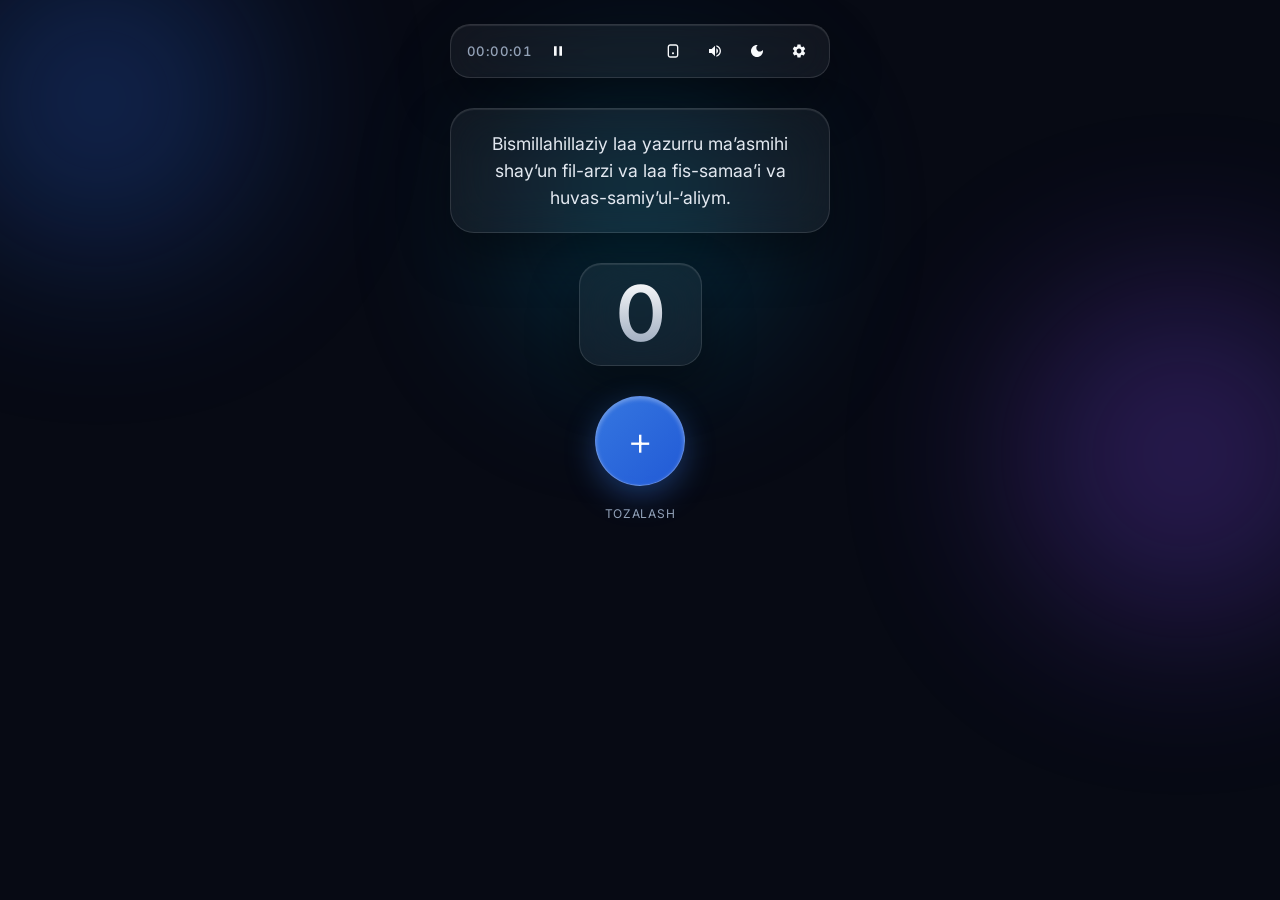
==== index.html @ 39d89ac0 "Add files via upload" ====
<!DOCTYPE html>
<html lang="uz" data-theme="dark">

<head>
    <meta charset="UTF-8">
    <meta name="viewport" content="width=device-width, initial-scale=1.0, maximum-scale=1.0, user-scalable=no">
    <title>iTasbeh</title>
    <!-- Brauzer tabidagi ikonka -->
    <link rel="icon" type="image/png" href="logo.png">

    <!-- iPhone / iOS ekraniga saqlaganda chiqadigan App Icon -->
    <link rel="apple-touch-icon" href="logo.png">

    <!-- Mobil brauzer tepasining rangini ikonka foniga moslash -->
    <meta name="theme-color" content="#1a2e6e">
    <link rel="preconnect" href="https://fonts.googleapis.com">
    <link rel="preconnect" href="https://fonts.gstatic.com" crossorigin>
    <link href="https://fonts.googleapis.com/css2?family=Inter:wght@300;400;500;600&display=swap" rel="stylesheet">

    <style>
        :root {
            --bg-color: #070a14;
            --text-color: #f8fafc;
            --card-text: #e2e8f0;

            /* Glass Matte Theme Variables (Dark) */
            --glass-bg: rgba(255, 255, 255, 0.05);
            --glass-border: rgba(255, 255, 255, 0.12);
            --glass-blur: blur(24px);
            --glass-shadow: 0 20px 50px rgba(0, 0, 0, 0.4), inset 0 1px 1px rgba(255, 255, 255, 0.1);

            --timer-color: #94a3b8;
            --btn-reset-color: #94a3b8;
            --counter-grad-1: #ffffff;
            --counter-grad-2: #94a3b8;

            --panel-bg: rgba(13, 18, 30, 0.75);
            --panel-border: rgba(255, 255, 255, 0.15);
            --input-bg: rgba(255, 255, 255, 0.06);
            --input-border: rgba(255, 255, 255, 0.12);
            --input-text: #ffffff;
        }

        [data-theme="light"] {
            --bg-color: #f1f5f9;
            --text-color: #0f172a;
            --card-text: #334155;

            /* Glass Matte Theme Variables (Light) */
            --glass-bg: rgba(255, 255, 255, 0.55);
            --glass-border: rgba(255, 255, 255, 0.7);
            --glass-blur: blur(24px);
            --glass-shadow: 0 20px 40px rgba(31, 38, 135, 0.08), inset 0 1px 1px rgba(255, 255, 255, 0.9);

            --timer-color: #64748b;
            --btn-reset-color: #64748b;
            --counter-grad-1: #0f172a;
            --counter-grad-2: #475569;

            --panel-bg: rgba(255, 255, 255, 0.75);
            --panel-border: rgba(255, 255, 255, 0.6);
            --input-bg: rgba(0, 0, 0, 0.04);
            --input-border: rgba(0, 0, 0, 0.08);
            --input-text: #0f172a;
        }

        * {
            box-sizing: border-box;
            margin: 0;
            padding: 0;
            font-family: 'Inter', sans-serif;
            -webkit-tap-highlight-color: transparent;
        }

        body {
            background-color: var(--bg-color);
            color: var(--text-color);
            width: 100vw;
            height: 100vh;
            height: -webkit-fill-available;
            display: flex;
            flex-direction: column;
            justify-content: space-between;
            align-items: center;
            padding: 24px 16px 20px 16px; /* Padding-top to'g'irlandi */
            overflow: hidden;
            position: relative;
            transition: background 0.4s ease;
        }

        /* 🌈 HARAKATLANUVCHI GRADIENT SHARLAR (BACKGROUND) */
        .bg-glow {
            position: absolute;
            border-radius: 50%;
            z-index: -1;
            filter: blur(90px);
            opacity: 0.28;
            pointer-events: none;
            will-change: transform;
        }

        .glow-1 {
            width: 320px;
            height: 320px;
            background: radial-gradient(circle, #3b82f6, #1d4ed8);
            top: -60px;
            left: -60px;
            animation: floatGlow1 14s ease-in-out infinite alternate;
        }

        .glow-2 {
            width: 350px;
            height: 350px;
            background: radial-gradient(circle, #8b5cf6, #6d28d9);
            bottom: -80px;
            right: -80px;
            animation: floatGlow2 16s ease-in-out infinite alternate;
        }

        .glow-3 {
            width: 250px;
            height: 250px;
            background: radial-gradient(circle, #06b6d4, #0284c7);
            top: 40%;
            left: 50%;
            transform: translate(-50%, -50%);
            animation: floatGlow3 18s ease-in-out infinite alternate;
        }

        @keyframes floatGlow1 {
            0% { transform: translate(0, 0) scale(1); }
            50% { transform: translate(60px, 40px) scale(1.1); }
            100% { transform: translate(-20px, 80px) scale(0.9); }
        }

        @keyframes floatGlow2 {
            0% { transform: translate(0, 0) scale(1); }
            50% { transform: translate(-50px, -60px) scale(1.15); }
            100% { transform: translate(30px, -30px) scale(0.95); }
        }

        @keyframes floatGlow3 {
            0% { transform: translate(-50%, -50%) scale(0.9); }
            50% { transform: translate(-30%, -40%) scale(1.2); }
            100% { transform: translate(-70%, -60%) scale(1); }
        }

        .confetti-container {
            position: absolute;
            top: 0;
            left: 0;
            width: 100%;
            height: 100%;
            pointer-events: none;
            overflow: hidden;
            z-index: 999;
        }

        .confetti {
            position: absolute;
            width: 6px;
            height: 6px;
            background-color: #60a5fa;
            animation: fall 1.4s ease-out forwards;
            border-radius: 50%;
            opacity: 0.8;
        }

        @keyframes fall {
            0% { transform: translateY(0) rotate(0deg) scale(1); opacity: 1; }
            100% { transform: translateY(200px) rotate(360deg) scale(0.2); opacity: 0; }
        }

        /* Yuqori boshqaruv paneli (Glass Matte) */
        .top-controls {
            width: 100%;
            max-width: 380px;
            display: flex;
            justify-content: space-between;
            align-items: center;
            background: var(--glass-bg);
            backdrop-filter: var(--glass-blur);
            -webkit-backdrop-filter: var(--glass-blur);
            border: 1px solid var(--glass-border);
            padding: 8px 12px;
            border-radius: 20px;
            box-shadow: var(--glass-shadow);
        }

        .timer-freeze-group {
            display: flex;
            align-items: center;
            gap: 8px;
            padding-left: 4px;
        }

        .timer {
            font-size: 0.82rem;
            font-weight: 500;
            color: var(--timer-color);
            font-variant-numeric: tabular-nums;
            letter-spacing: 0.03em;
        }

        .actions-group {
            display: flex;
            gap: 6px;
        }

        .icon-btn {
            background: transparent;
            border: 1px solid transparent;
            color: var(--text-color);
            width: 36px;
            height: 36px;
            border-radius: 12px;
            cursor: pointer;
            display: flex;
            align-items: center;
            justify-content: center;
            transition: all 0.25s cubic-bezier(0.4, 0, 0.2, 1);
        }

        .icon-btn svg {
            width: 16px;
            height: 16px;
            fill: currentColor;
        }

        .icon-btn:hover {
            background: var(--input-bg);
            border-color: var(--glass-border);
        }

        .icon-btn:active {
            transform: scale(0.92);
        }

        .icon-btn.active-freeze {
            background: rgba(239, 68, 68, 0.15);
            color: #ef4444;
            border-color: rgba(239, 68, 68, 0.3);
        }

        /* Asosiy kontent maydoni */
        .main-content {
            width: 100%;
            max-width: 380px;
            display: flex;
            flex-direction: column;
            align-items: center;
            text-align: center;
            margin: auto 0;
        }

        /* Duo karta - Glass Matte Container */
        .duo-card {
            width: 100%;
            margin: 30px;
            padding: 20px;
            background: var(--glass-bg);
            backdrop-filter: var(--glass-blur);
            -webkit-backdrop-filter: var(--glass-blur);
            border: 1px solid var(--glass-border);
            border-radius: 24px;
            box-shadow: var(--glass-shadow);
            min-height: 125px;
            display: flex;
            align-items: center;
            justify-content: center;
            position: relative;
        }

        .duo-text {
            font-size: 1.1rem;
            font-weight: 400;
            line-height: 1.55;
            color: var(--card-text);
            animation: fadeIn 0.3s ease;
            word-break: break-word;
        }

        /* Counter qismi - Glass Badge */
        .counter-wrapper {
            background: var(--glass-bg);
            backdrop-filter: var(--glass-blur);
            -webkit-backdrop-filter: var(--glass-blur);
            border: 1px solid var(--glass-border);
            padding: 12px 36px;
            border-radius: 22px;
            box-shadow: var(--glass-shadow);
            display: inline-flex;
            justify-content: center;
            align-items: center;
        }

        .counter-value {
            font-size: 4.8rem;
            font-weight: 600;
            line-height: 1;
            background: linear-gradient(180deg, var(--counter-grad-1) 0%, var(--counter-grad-2) 100%);
            -webkit-background-clip: text;
            -webkit-text-fill-color: transparent;
            user-select: none;
            letter-spacing: -1px;
            font-variant-numeric: tabular-nums;
        }

        /* Pastki boshqaruv paneli */
        .bottom-panel {
            width: 100%;
            max-width: 380px;
            display: flex;
            flex-direction: column;
            align-items: center;
            gap: 12px;
        }

        /* Premium Glass Plus Tugmasi */
        .btn-plus {
            width: 90px;
            height: 90px;
            border-radius: 50%;
            border: 1px solid rgba(255, 255, 255, 0.25);
            background: linear-gradient(135deg, rgba(59, 130, 246, 0.9) 0%, rgba(37, 99, 235, 0.9) 100%);
            backdrop-filter: var(--glass-blur);
            -webkit-backdrop-filter: var(--glass-blur);
            color: white;
            font-size: 2.5rem;
            font-weight: 300;
            cursor: pointer;
            display: flex;
            margin-top: 30px;
            justify-content: center;
            align-items: center;
            box-shadow: 0 10px 30px rgba(59, 130, 246, 0.35), inset 0 2px 4px rgba(255, 255, 255, 0.3);
            transition: transform 0.15s cubic-bezier(0.4, 0, 0.2, 1), box-shadow 0.2s ease;
            outline: none;
        }

        .btn-plus:active {
            transform: scale(0.92);
            box-shadow: 0 4px 15px rgba(59, 130, 246, 0.25);
        }

        .btn-reset {
            background: transparent;
            border: none;
            color: var(--btn-reset-color);
            font-size: 0.75rem;
            cursor: pointer;
            letter-spacing: 0.06em;
            text-transform: uppercase;
            padding: 8px 16px;
            border-radius: 10px;
            transition: all 0.2s ease;
        }

        .btn-reset:hover {
            color: #ef4444;
            background: rgba(239, 68, 68, 0.1);
        }

        /* GLASS MATTE MODAL OVERLAY (UMUMIY) */
        .modal-overlay {
            position: fixed;
            top: 0;
            left: 0;
            width: 100%;
            height: 100%;
            background: rgba(0, 0, 0, 0.45);
            backdrop-filter: blur(12px);
            -webkit-backdrop-filter: blur(12px);
            display: flex;
            justify-content: center;
            align-items: flex-end;
            z-index: 1000;
            opacity: 0;
            pointer-events: none;
            transition: opacity 0.3s cubic-bezier(0.16, 1, 0.3, 1);
        }

        .modal-overlay.active {
            opacity: 1;
            pointer-events: auto;
        }

        .modal-content {
            background: var(--panel-bg);
            backdrop-filter: blur(30px);
            -webkit-backdrop-filter: blur(30px);
            width: 100%;
            max-width: 400px;
            max-height: 82vh;
            border-radius: 28px 28px 0 0;
            padding: 22px;
            display: flex;
            flex-direction: column;
            gap: 16px;
            box-shadow: 0 -20px 50px rgba(0, 0, 0, 0.4), inset 0 1px 1px rgba(255, 255, 255, 0.2);
            border: 1px solid var(--panel-border);
            border-bottom: none;
            transform: translateY(100%);
            transition: transform 0.35s cubic-bezier(0.16, 1, 0.3, 1);
            overflow-y: auto;
        }

        .modal-overlay.active .modal-content {
            transform: translateY(0);
        }

        .modal-header {
            display: flex;
            justify-content: space-between;
            align-items: center;
        }

        .modal-header h3 {
            font-size: 0.95rem;
            font-weight: 600;
            letter-spacing: -0.01em;
        }

        .close-modal {
            background: var(--input-bg);
            border: 1px solid var(--glass-border);
            color: var(--text-color);
            width: 32px;
            height: 32px;
            border-radius: 50%;
            cursor: pointer;
            display: flex;
            align-items: center;
            justify-content: center;
            transition: background 0.2s;
        }

        .close-modal svg {
            width: 14px;
            height: 14px;
            fill: currentColor;
        }

        /* RESET CONFIRMATION MODAL (GLASS MATTE FLOATING) */
        .reset-modal-overlay {
            align-items: center; /* Markazga keltirildi (Floating Message / UI-UX) */
        }

        .reset-modal-content {
            align-self: center;
            margin: auto;
            border-radius: 28px;
            border: 1px solid var(--panel-border);
            text-align: center;
            padding: 24px;
            gap: 18px;
            width: 90%;
            max-width: 340px;
            transform: scale(0.9);
            box-shadow: 0 25px 60px rgba(0, 0, 0, 0.5), inset 0 1px 1px rgba(255, 255, 255, 0.25);
            transition: transform 0.3s cubic-bezier(0.16, 1, 0.3, 1);
        }

        .modal-overlay.active .reset-modal-content {
            transform: scale(1);
        }

        .reset-modal-title {
            font-size: 1.05rem;
            font-weight: 600;
        }

        .reset-modal-desc {
            font-size: 0.85rem;
            color: var(--timer-color);
            line-height: 1.4;
        }

        .reset-modal-actions {
            display: flex;
            gap: 10px;
            margin-top: 6px;
        }

        .btn-confirm-yes {
            flex: 1;
            background: linear-gradient(135deg, #ef4444 0%, #dc2626 100%);
            color: white;
            border: none;
            padding: 12px;
            border-radius: 14px;
            font-weight: 500;
            font-size: 0.85rem;
            cursor: pointer;
            box-shadow: 0 4px 15px rgba(239, 68, 68, 0.3);
            transition: transform 0.15s ease, opacity 0.2s;
        }

        .btn-confirm-no {
            flex: 1;
            background: var(--input-bg);
            border: 1px solid var(--input-border);
            color: var(--text-color);
            padding: 12px;
            border-radius: 14px;
            font-weight: 500;
            font-size: 0.85rem;
            cursor: pointer;
            transition: background 0.2s;
        }

        .btn-confirm-yes:active,
        .btn-confirm-no:active {
            transform: scale(0.95);
        }

        /* ADMIN SECTION */
        .admin-section {
            text-align: left;
            display: flex;
            flex-direction: column;
            gap: 6px;
        }

        .admin-section label {
            font-size: 0.75rem;
            color: var(--timer-color);
            font-weight: 500;
        }

        .admin-section textarea,
        .admin-section input[type="text"],
        .admin-section input[type="range"] {
            width: 100%;
            background: var(--input-bg);
            border: 1px solid var(--input-border);
            color: var(--input-text);
            padding: 10px;
            border-radius: 12px;
            font-size: 0.85rem;
            outline: none;
            resize: none;
            transition: border-color 0.2s;
        }

        .admin-section textarea:focus {
            border-color: rgba(59, 130, 246, 0.5);
        }

        .admin-section textarea {
            height: 65px;
        }

        .btn-primary {
            background: linear-gradient(135deg, #3b82f6 0%, #2563eb 100%);
            color: white;
            border: none;
            padding: 10px;
            border-radius: 12px;
            cursor: pointer;
            font-weight: 500;
            width: 100%;
            font-size: 0.82rem;
            box-shadow: 0 4px 15px rgba(59, 130, 246, 0.25);
            transition: opacity 0.2s;
        }

        .btn-primary:active {
            opacity: 0.9;
        }

        .duo-list-admin {
            max-height: 180px;
            overflow-y: auto;
            display: flex;
            flex-direction: column;
            gap: 8px;
        }

        .duo-item-admin {
            display: flex;
            flex-direction: column;
            background: var(--input-bg);
            border: 1px solid var(--input-border);
            padding: 10px;
            border-radius: 12px;
            font-size: 0.78rem;
            gap: 8px;
        }

        .duo-item-top {
            display: flex;
            justify-content: space-between;
            align-items: center;
            gap: 8px;
        }

        .duo-item-top span {
            overflow: hidden;
            text-overflow: ellipsis;
            white-space: nowrap;
            color: var(--text-color);
            font-weight: 500;
        }

        .duo-edit-area {
            display: none;
            flex-direction: column;
            gap: 6px;
        }

        .duo-edit-area textarea {
            width: 100%;
            background: var(--bg-color);
            border: 1px solid var(--input-border);
            color: var(--input-text);
            padding: 8px;
            border-radius: 8px;
            font-size: 0.78rem;
            resize: none;
            height: 50px;
            outline: none;
        }

        .duo-item-actions {
            display: flex;
            gap: 6px;
        }

        .btn-action {
            border: none;
            padding: 5px 10px;
            border-radius: 6px;
            cursor: pointer;
            font-size: 0.72rem;
            font-weight: 500;
            display: inline-flex;
            align-items: center;
            gap: 4px;
            transition: transform 0.1s;
        }

        .btn-action svg {
            width: 12px;
            height: 12px;
            fill: currentColor;
        }

        .btn-action:active {
            transform: scale(0.95);
        }

        .btn-edit {
            background: rgba(59, 130, 246, 0.12);
            color: #3b82f6;
        }

        .btn-save {
            background: #10b981;
            color: white;
        }

        .btn-cancel {
            background: var(--glass-bg);
            color: var(--timer-color);
            border: 1px solid var(--glass-border);
        }

        .btn-delete {
            background: rgba(239, 68, 68, 0.12);
            color: #ef4444;
        }

        @keyframes fadeIn {
            from { opacity: 0; transform: translateY(3px); }
            to { opacity: 1; transform: translateY(0); }
        }
    </style>
</head>

<body>

    <!-- 🌈 HARAKATLANUVCHI GRADIENT SHARLAR -->
    <div class="bg-glow glow-1"></div>
    <div class="bg-glow glow-2"></div>
    <div class="bg-glow glow-3"></div>

    <div class="confetti-container" id="confettiContainer"></div>

    <!-- Yuqori panel -->
    <div class="top-controls">
        <div class="timer-freeze-group">
            <div class="timer" id="timerDisplay">00:00:00</div>
            <button class="icon-btn" id="freezeToggleBtn" title="Pauza / Freeze">
                <svg viewBox="0 0 24 24">
                    <path d="M6 19h4V5H6v14zm8-14v14h4V5h-4z" />
                </svg>
            </button>
        </div>
        <div class="actions-group">
            <button class="icon-btn" id="vibroToggleBtn" title="Tebranishni yoqish/o'chirish">
                <svg viewBox="0 0 24 24">
                    <path
                        d="M16 4.01C17.1 4.01 18 4.9 18 6v12c0 1.1-.9 1.99-2 1.99H8c-1.1 0-2-.89-2-1.99V6c0-1.1.9-1.99 2-1.99h8zM16 2H8C5.79 2 4 3.79 4 6v12c0 2.21 1.79 4 4 4h8c2.21 0 4-1.79 4-4V6c0-2.21-1.79-4-4-4zm-4 15c-.83 0-1.5-.67-1.5-1.5s.67-1.5 1.5-1.5 1.5.67 1.5 1.5-.67 1.5-1.5 1.5z" />
                </svg>
            </button>
            <button class="icon-btn" id="soundToggleBtn" title="Ovozni yoqish/o'chirish">
                <svg viewBox="0 0 24 24">
                    <path
                        d="M3 9v6h4l5 5V4L7 9H3zm13.5 3c0-1.77-1.02-3.29-2.5-4.03v8.05c1.48-.73 2.5-2.25 2.5-4.02zM14 3.23v2.06c2.89.86 5 3.54 5 6.71s-2.11 5.85-5 6.71v2.06c4.01-.91 7-4.49 7-8.77s-2.99-7.86-7-8.77z" />
                </svg>
            </button>
            <button class="icon-btn" id="themeToggleBtn" title="Rejimni o'zgartirish">
                <svg viewBox="0 0 24 24">
                    <path
                        d="M12 7c-2.76 0-5 2.24-5 5s2.24 5 5 5 5-2.24 5-5-2.24-5-5-5zM2 13h2c.55 0 1-.45 1-1s-.45-1-1-1H2c-.55 0-1 .45-1 1s.45 1 1 1zm18 0h2c.55 0 1-.45 1-1s-.45-1-1-1h-2c-.55 0-1 .45-1 1s.45 1 1 1zM11 2v2c0 .55.45 1 1 1s1-.45 1-1V2c0-.55-.45-1-1-1s-1 .45-1 1zm0 18v2c0 .55.45 1 1 1s1-.45 1-1v-2c0-.55-.45-1-1-1s-1 .45-1 1zM5.99 4.58c-.39-.39-1.03-.39-1.41 0-.39.39-.39 1.03 0 1.41l1.06 1.06c.39.39 1.03.39 1.41 0s.39-1.03 0-1.41L5.99 4.58zm12.37 12.37c-.39-.39-1.03-.39-1.41 0-.39.39-.39 1.03 0 1.41l1.06 1.06c.39.39 1.03.39 1.41 0 .39-.39.39-1.03 0-1.41l-1.06-1.06zm1.06-10.96c.39-.39.39-1.03 0-1.41-.39-.39-1.03-.39-1.41 0l-1.06 1.06c-.39.39-.39 1.03 0 1.41s1.03.39 1.41 0l1.06-1.06zM7.05 18.36c.39-.39.39-1.03 0-1.41-.39-.39-.39-1.03-1.41 0l-1.06 1.06c-.39.39-.39 1.03 0 1.41s1.03.39 1.41 0l1.06-1.06z" />
                </svg>
            </button>
            <button class="icon-btn" id="adminOpenBtn" title="Admin panel">
                <svg viewBox="0 0 24 24">
                    <path
                        d="M19.14 12.94c.04-.3.06-.61.06-.94 0-.32-.02-.64-.07-.94l2.03-1.58c.18-.14.23-.41.12-.61l-1.92-3.32c-.12-.22-.37-.29-.59-.22l-2.39.96c-.5-.38-1.03-.7-1.62-.94l-.36-2.54c-.04-.24-.24-.41-.48-.41h-3.84c-.24 0-.43.17-.47.41l-.36 2.54c-.59.24-1.13.57-1.62.94l-2.39-.96c-.22-.08-.47 0-.59.22L2.74 8.87c-.12.21-.08.47.12.61l2.03 1.58c-.05.3-.09.63-.09.94s.02.64.07.94l-2.03 1.58c-.18.14-.23.41-.12.61l1.92 3.32c.12.22.37.29.59.22l2.39-.96c.5.38 1.03.7 1.62.94l.36 2.54c.05.24.24.41.48.41h3.84c.24 0 .44-.17.47-.41l.36-2.54c.59-.24 1.13-.56 1.62-.94l2.39.96c.22.08.47 0 .59-.22l1.92-3.32c.12-.22.07-.47-.12-.61l-2.01-1.58zM12 15.6c-1.98 0-3.6-1.62-3.6-3.6s1.62-3.6 3.6-3.6 3.6 1.62 3.6 3.6-1.62 3.6-3.6 3.6z" />
                </svg>
            </button>
        </div>
    </div>

    <!-- Asosiy Kontent -->
    <div class="main-content">
        <div class="duo-card">
            <p class="duo-text" id="duoDisplay">Yuklanmoqda...</p>
        </div>
        <div class="counter-wrapper">
            <div class="counter-value" id="counterDisplay">0</div>
        </div>
    </div>

    <div class="bottom-panel">
        <button class="btn-plus" id="plusBtn" aria-label="Qo'shish">+</button>
        <button class="btn-reset" id="resetBtn">Tozalash</button>
    </div>

    <!-- RESET CONFIRMATION MODAL (GLASS MATTE FLOATING) -->
    <div class="modal-overlay reset-modal-overlay" id="resetConfirmModal">
        <div class="modal-content reset-modal-content">
            <div class="reset-modal-title">Tozalashni tasdiqlang</div>
            <div class="reset-modal-desc">Rostan ham hisob va vaqtni boshqatdan nollashtirmoqchimisiz?</div>
            <div class="reset-modal-actions">
                <button class="btn-confirm-no" id="resetCancelBtn">Yo'q</button>
                <button class="btn-confirm-yes" id="resetConfirmBtn">Ha, tozalansin</button>
            </div>
        </div>
    </div>

    <!-- ADMIN PANEL MODAL -->
    <div class="modal-overlay" id="adminModal">
        <div class="modal-content">
            <div class="modal-header">
                <h3>Sozlamalar</h3>
                <button class="close-modal" id="adminCloseBtn">
                    <svg viewBox="0 0 24 24">
                        <path
                            d="M19 6.41L17.59 5 12 10.59 6.41 5 5 6.41 10.59 12 5 17.59 6.41 19 12 13.41 17.59 19 19 17.59 13.41 12z" />
                    </svg>
                </button>
            </div>

            <div class="admin-section">
                <label for="fontSizeRange">Shrift kattaligi: <span id="fontSizeVal">1.10</span>rem</label>
                <input type="range" id="fontSizeRange" min="0.9" max="1.5" step="0.05" value="1.10">
            </div>

            <div class="admin-section">
                <label for="newDuoInput">Yangi duo qo'shish:</label>
                <textarea id="newDuoInput" placeholder="Duoni shu yerga yozing..."></textarea>
                <button class="btn-primary" id="addDuoBtn">Qo'shish</button>
            </div>

            <div class="admin-section">
                <label>Duolar ro'yxati (<span id="duoCountLabel">0</span> ta):</label>
                <div class="duo-list-admin" id="duoListAdmin"></div>
            </div>
        </div>
    </div>

    <script>
        const storage = {
            getItem(key) {
                try { return localStorage.getItem(key); } catch (e) { return null; }
            },
            setItem(key, value) {
                try { localStorage.setItem(key, value); } catch (e) { }
            }
        };

        let duolar = JSON.parse(storage.getItem('duo_list')) || [
            "Ya Fattahu, Iftah li abwaba rahmatik",
            "Allohuma ahrimniy lazzata masiyatak varzuqniy lazzata toatak",
            "Bismillahillaziy laa yazurru ma’asmihi shay’un fil-arzi va laa fis-samaa’i va huvas-samiy’ul-‘aliym."
        ];

        const counterDisplay = document.getElementById('counterDisplay');
        const timerDisplay = document.getElementById('timerDisplay');
        const duoDisplay = document.getElementById('duoDisplay');
        const plusBtn = document.getElementById('plusBtn');
        const resetBtn = document.getElementById('resetBtn');
        const confettiContainer = document.getElementById('confettiContainer');

        const adminModal = document.getElementById('adminModal');
        const adminOpenBtn = document.getElementById('adminOpenBtn');
        const adminCloseBtn = document.getElementById('adminCloseBtn');

        const resetConfirmModal = document.getElementById('resetConfirmModal');
        const resetConfirmBtn = document.getElementById('resetConfirmBtn');
        const resetCancelBtn = document.getElementById('resetCancelBtn');

        const themeToggleBtn = document.getElementById('themeToggleBtn');
        const soundToggleBtn = document.getElementById('soundToggleBtn');
        const freezeToggleBtn = document.getElementById('freezeToggleBtn');
        const vibroToggleBtn = document.getElementById('vibroToggleBtn');

        const fontSizeRange = document.getElementById('fontSizeRange');
        const fontSizeVal = document.getElementById('fontSizeVal');
        const newDuoInput = document.getElementById('newDuoInput');
        const addDuoBtn = document.getElementById('addDuoBtn');
        const duoListAdmin = document.getElementById('duoListAdmin');
        const duoCountLabel = document.getElementById('duoCountLabel');

        let count = parseInt(storage.getItem('duo_count')) || 0;
        let totalSeconds = parseInt(storage.getItem('duo_seconds')) || 0;
        let soundEnabled = storage.getItem('duo_sound') !== 'false';
        let isFrozen = storage.getItem('duo_frozen') === 'true';
        let vibroEnabled = storage.getItem('duo_vibro') !== 'false';

        updateVibroUI();
        updateSoundUI();

        function updateVibroUI() {
            vibroToggleBtn.style.opacity = vibroEnabled ? '1' : '0.4';
            vibroToggleBtn.title = vibroEnabled ? "Tebranish yoni (O'chirish)" : "Tebranish o'chiq (Yoqish)";
        }

        function updateSoundUI() {
            soundToggleBtn.style.opacity = soundEnabled ? '1' : '0.4';
            soundToggleBtn.title = soundEnabled ? "Ovoz yoni (O'chirish)" : "Ovoz o'chiq (Yoqish)";
        }

        function updateFreezeUI() {
            if (isFrozen) {
                freezeToggleBtn.innerHTML = '<svg viewBox="0 0 24 24"><path d="M8 5v14l11-7z"/></svg>';
                freezeToggleBtn.classList.add('active-freeze');
                freezeToggleBtn.title = "Davom etish (Unfreeze)";
            } else {
                freezeToggleBtn.innerHTML = '<svg viewBox="0 0 24 24"><path d="M6 19h4V5H6v14zm8-14v14h4V5h-4z"/></svg>';
                freezeToggleBtn.classList.remove('active-freeze');
                freezeToggleBtn.title = "Pauza (Freeze)";
            }
        }
        updateFreezeUI();

        let audioCtx = null;
        function playClickSound() {
            if (!soundEnabled) return;
            try {
                if (!audioCtx) {
                    audioCtx = new (window.AudioContext || window.webkitAudioContext)();
                }
                if (audioCtx.state === 'suspended') {
                    audioCtx.resume();
                }
                let osc = audioCtx.createOscillator();
                let gain = audioCtx.createGain();

                osc.type = 'sine';
                osc.frequency.setValueAtTime(500, audioCtx.currentTime);
                osc.frequency.exponentialRampToValueAtTime(150, audioCtx.currentTime + 0.03);

                gain.gain.setValueAtTime(0.08, audioCtx.currentTime);
                gain.gain.exponentialRampToValueAtTime(0.01, audioCtx.currentTime + 0.03);

                osc.connect(gain);
                gain.connect(audioCtx.destination);

                osc.start();
                osc.stop(audioCtx.currentTime + 0.03);
            } catch (e) { }
        }

        function triggerVibration() {
            if (vibroEnabled && navigator.vibrate) {
                try { navigator.vibrate(35); } catch (e) { }
            }
        }

        let usedDuos = JSON.parse(storage.getItem('duo_used_list')) || [];

        function getNextNonRepeatingDuo() {
            if (duolar.length === 0) return "Duolar mavjud emas.";

            if (usedDuos.length >= duolar.length) {
                usedDuos = [];
            }

            let availableDuos = duolar.filter((_, idx) => !usedDuos.includes(idx));
            if (availableDuos.length === 0) {
                usedDuos = [];
                availableDuos = [...duolar];
            }

            let randomSubIndex = Math.floor(Math.random() * availableDuos.length);
            let selectedDuoText = availableDuos[randomSubIndex];
            let originalIndex = duolar.indexOf(selectedDuoText);

            usedDuos.push(originalIndex);
            storage.setItem('duo_used_list', JSON.stringify(usedDuos));

            return selectedDuoText;
        }

        let currentDuo = storage.getItem('current_duo');
        currentDuo = getNextNonRepeatingDuo();
        storage.setItem('current_duo', currentDuo);

        let savedFontSize = storage.getItem('duo_font_size') || '1.10';
        duoDisplay.style.fontSize = savedFontSize + 'rem';
        fontSizeRange.value = savedFontSize;
        fontSizeVal.textContent = savedFontSize;

        let savedTheme = storage.getItem('duo_theme') || 'dark';
        document.documentElement.setAttribute('data-theme', savedTheme);
        themeToggleBtn.innerHTML = savedTheme === 'dark'
            ? '<svg viewBox="0 0 24 24"><path d="M12 3c-4.97 0-9 4.03-9 9s4.03 9 9 9 9-4.03 9-9c0-.46-.04-.92-.1-1.36-.98 1.37-2.58 2.26-4.4 2.26-3.03 0-5.5-2.47-5.5-5.5 0-1.82.89-3.42 2.26-4.4-.44-.06-.9-.1-1.36-.1z"/></svg>'
            : '<svg viewBox="0 0 24 24"><path d="M12 7c-2.76 0-5 2.24-5 5s2.24 5 5 5 5-2.24 5-5-2.24-5-5-5zM2 13h2c.55 0 1-.45 1-1s-.45-1-1-1H2c-.55 0-1 .45-1 1s.45 1 1 1zm18 0h2c.55 0 1-.45 1-1s-.45-1-1-1h-2c-.55 0-1 .45-1 1s.45 1 1 1zM11 2v2c0 .55.45 1 1 1s1-.45 1-1V2c0-.55-.45-1-1-1s-1 .45-1 1zm0 18v2c0 .55.45 1 1 1s1-.45 1-1v-2c0-.55-.45-1-1-1s-1 .45-1 1z"/></svg>';

        counterDisplay.textContent = count;
        duoDisplay.textContent = currentDuo;

        updateTimerDisplay();
        startTimer();

        function updateTimerDisplay() {
            const hours = String(Math.floor(totalSeconds / 3600)).padStart(2, '0');
            const minutes = String(Math.floor((totalSeconds % 3600) / 60)).padStart(2, '0');
            const seconds = String(totalSeconds % 60).padStart(2, '0');
            timerDisplay.textContent = `${hours}:${minutes}:${seconds}`;
        }

        function startTimer() {
            setInterval(() => {
                if (!isFrozen) {
                    totalSeconds++;
                    storage.setItem('duo_seconds', totalSeconds);
                    updateTimerDisplay();
                }
            }, 1000);
        }

        function triggerSurprise() {
            for (let i = 0; i < 18; i++) {
                let confetti = document.createElement('div');
                confetti.className = 'confetti';
                confetti.style.left = Math.random() * 100 + '%';
                confetti.style.top = Math.random() * 30 + '%';
                confettiContainer.appendChild(confetti);

                setTimeout(() => confetti.remove(), 1400);
            }
        }

        function checkMilestoneCross(prev, current) {
            let prevMilestone = Math.floor(prev / 100);
            let currentMilestone = Math.floor(current / 100);
            return currentMilestone > prevMilestone;
        }

        function addCount(amount) {
            if (isFrozen) return;

            playClickSound();
            triggerVibration();

            let prevCount = count;
            count += amount;

            counterDisplay.textContent = count;
            storage.setItem('duo_count', count);

            if (checkMilestoneCross(prevCount, count)) {
                triggerSurprise();
                currentDuo = getNextNonRepeatingDuo();
                storage.setItem('current_duo', currentDuo);

                duoDisplay.style.animation = 'none';
                duoDisplay.offsetHeight;
                duoDisplay.style.animation = 'fadeIn 0.3s ease';
                duoDisplay.textContent = currentDuo;
            }
        }

        plusBtn.addEventListener('click', () => {
            addCount(1);
        });

        window.addEventListener('keydown', (e) => {
            if (e.code === 'Space' && document.activeElement.tagName !== 'TEXTAREA' && document.activeElement.tagName !== 'INPUT') {
                e.preventDefault();
                addCount(1);
            }
        });

        freezeToggleBtn.addEventListener('click', () => {
            isFrozen = !isFrozen;
            storage.setItem('duo_frozen', isFrozen);
            updateFreezeUI();
        });

        /* Glass Matte Floating Reset Confirm Modali */
        resetBtn.addEventListener('click', () => {
            resetConfirmModal.classList.add('active');
        });

        resetCancelBtn.addEventListener('click', () => {
            resetConfirmModal.classList.remove('active');
        });

        resetConfirmBtn.addEventListener('click', () => {
            count = 0;
            totalSeconds = 0;
            isFrozen = false;
            usedDuos = [];
            currentDuo = getNextNonRepeatingDuo();

            storage.setItem('duo_count', count);
            storage.setItem('duo_seconds', totalSeconds);
            storage.setItem('duo_frozen', isFrozen);
            storage.setItem('duo_used_list', JSON.stringify(usedDuos));
            storage.setItem('current_duo', currentDuo);

            counterDisplay.textContent = count;
            timerDisplay.textContent = "00:00:00";
            duoDisplay.textContent = currentDuo;
            updateFreezeUI();

            resetConfirmModal.classList.remove('active');
        });

        soundToggleBtn.addEventListener('click', () => {
            soundEnabled = !soundEnabled;
            storage.setItem('duo_sound', soundEnabled);
            updateSoundUI();
        });

        vibroToggleBtn.addEventListener('click', () => {
            vibroEnabled = !vibroEnabled;
            storage.setItem('duo_vibro', vibroEnabled);
            updateVibroUI();
            if (vibroEnabled) triggerVibration();
        });

        adminOpenBtn.addEventListener('click', () => {
            renderAdminDuoList();
            adminModal.classList.add('active');
        });

        adminCloseBtn.addEventListener('click', () => {
            adminModal.classList.remove('active');
        });

        [adminModal, resetConfirmModal].forEach(modal => {
            modal.addEventListener('click', (e) => {
                if (e.target === modal) modal.classList.remove('active');
            });
        });

        themeToggleBtn.addEventListener('click', () => {
            let currentTheme = document.documentElement.getAttribute('data-theme');
            let newTheme = currentTheme === 'dark' ? 'light' : 'dark';
            document.documentElement.setAttribute('data-theme', newTheme);
            storage.setItem('duo_theme', newTheme);
            themeToggleBtn.innerHTML = newTheme === 'dark'
                ? '<svg viewBox="0 0 24 24"><path d="M12 3c-4.97 0-9 4.03-9 9s4.03 9 9 9 9-4.03 9-9c0-.46-.04-.92-.1-1.36-.98 1.37-2.58 2.26-4.4 2.26-3.03 0-5.5-2.47-5.5-5.5 0-1.82.89-3.42 2.26-4.4-.44-.06-.9-.1-1.36-.1z"/></svg>'
                : '<svg viewBox="0 0 24 24"><path d="M12 7c-2.76 0-5 2.24-5 5s2.24 5 5 5 5-2.24 5-5-2.24-5-5-5zM2 13h2c.55 0 1-.45 1-1s-.45-1-1-1H2c-.55 0-1 .45-1 1s.45 1 1 1zm18 0h2c.55 0 1-.45 1-1s-.45-1-1-1h-2c-.55 0-1 .45-1 1s.45 1 1 1zM11 2v2c0 .55.45 1 1 1s1-.45 1-1V2c0-.55-.45-1-1-1s-1 .45-1 1zm0 18v2c0 .55.45 1 1 1s1-.45 1-1v-2c0-.55-.45-1-1-1s-1 .45-1 1z"/></svg>';
        });

        fontSizeRange.addEventListener('input', (e) => {
            let val = e.target.value;
            fontSizeVal.textContent = val;
            duoDisplay.style.fontSize = val + 'rem';
            storage.setItem('duo_font_size', val);
        });

        addDuoBtn.addEventListener('click', () => {
            let text = newDuoInput.value.trim();
            if (text) {
                duolar.push(text);
                storage.setItem('duo_list', JSON.stringify(duolar));
                newDuoInput.value = '';
                renderAdminDuoList();
            }
        });

        function renderAdminDuoList() {
            duoListAdmin.innerHTML = '';
            duoCountLabel.textContent = duolar.length;
            if (duolar.length === 0) {
                duoListAdmin.innerHTML = '<span style="color:var(--timer-color); font-size:0.75rem; text-align:center; padding:5px;">Ro\'yxat bo\'sh</span>';
                return;
            }
            duolar.forEach((duo, index) => {
                let item = document.createElement('div');
                item.className = 'duo-item-admin';
                item.innerHTML = `
                    <div class="duo-item-top" id="view-mode-${index}">
                        <span>${index + 1}. ${duo}</span>
                        <div class="duo-item-actions">
                            <button class="btn-action btn-edit" onclick="toggleEdit(${index}, true)">
                                <svg viewBox="0 0 24 24"><path d="M3 17.25V21h3.75L17.81 9.94l-3.75-3.75L3 17.25zM20.71 7.04c.39-.39.39-1.02 0-1.41l-2.34-2.34c-.39-.39-1.02-.39-1.41 0l-1.83 1.83 3.75 3.75 1.83-1.83z"/></svg>
                                Tahrir
                            </button>
                            <button class="btn-action btn-delete" onclick="deleteDuo(${index})">
                                <svg viewBox="0 0 24 24"><path d="M6 19c0 1.1.9 2 2 2h8c1.1 0 2-.9 2-2V7H6v12zM19 4h-3.5l-1-1h-5l-1 1H5v2h14V4z"/></svg>
                                O'chirish
                            </button>
                        </div>
                    </div>
                    <div class="duo-edit-area" id="edit-mode-${index}">
                        <textarea id="edit-input-${index}">${duo}</textarea>
                        <div class="duo-item-actions">
                            <button class="btn-action btn-save" onclick="saveDvur(${index})">
                                <svg viewBox="0 0 24 24"><path d="M9 16.17L4.83 12l-1.42 1.41L9 19 21 7l-1.41-1.41z"/></svg>
                                Tasdiqlash
                            </button>
                            <button class="btn-action btn-cancel" onclick="toggleEdit(${index}, false)">
                                <svg viewBox="0 0 24 24"><path d="M19 6.41L17.59 5 12 10.59 6.41 5 5 6.41 10.59 12 5 17.59 6.41 19 12 13.41 17.59 19 19 17.59 13.41 12z"/></svg>
                                Bekor
                            </button>
                        </div>
                    </div>
                `;
                duoListAdmin.appendChild(item);
            });
        }

        window.toggleEdit = function (index, isEditing) {
            document.getElementById(`view-mode-${index}`).style.display = isEditing ? 'none' : 'flex';
            document.getElementById(`edit-mode-${index}`).style.display = isEditing ? 'flex' : 'none';
        }

        window.saveDvur = function (index) {
            let textarea = document.getElementById(`edit-input-${index}`);
            let updatedText = textarea.value.trim();
            if (!updatedText) {
                alert("Duo matni bo'sh bo'lishi mumkin emas!");
                return;
            }

            let oldText = duolar[index];
            duolar[index] = updatedText;
            storage.setItem('duo_list', JSON.stringify(duolar));

            if (currentDuo === oldText) {
                currentDuo = updatedText;
                storage.setItem('current_duo', currentDuo);
                duoDisplay.textContent = currentDuo;
            }

            renderAdminDuoList();
        }

        window.deleteDuo = function (index) {
            if (duolar.length <= 1) {
                alert("Eng kamida bitta duo qolishi kerak!");
                return;
            }
            let deletedDuo = duolar[index];
            duolar.splice(index, 1);
            storage.setItem('duo_list', JSON.stringify(duolar));

            usedDuos = [];
            storage.setItem('duo_used_list', JSON.stringify(usedDuos));

            if (currentDuo === deletedDuo) {
                currentDuo = getNextNonRepeatingDuo();
                storage.setItem('current_duo', currentDuo);
                duoDisplay.textContent = currentDuo;
            }
            renderAdminDuoList();
        }
    </script>
</body>

</html>
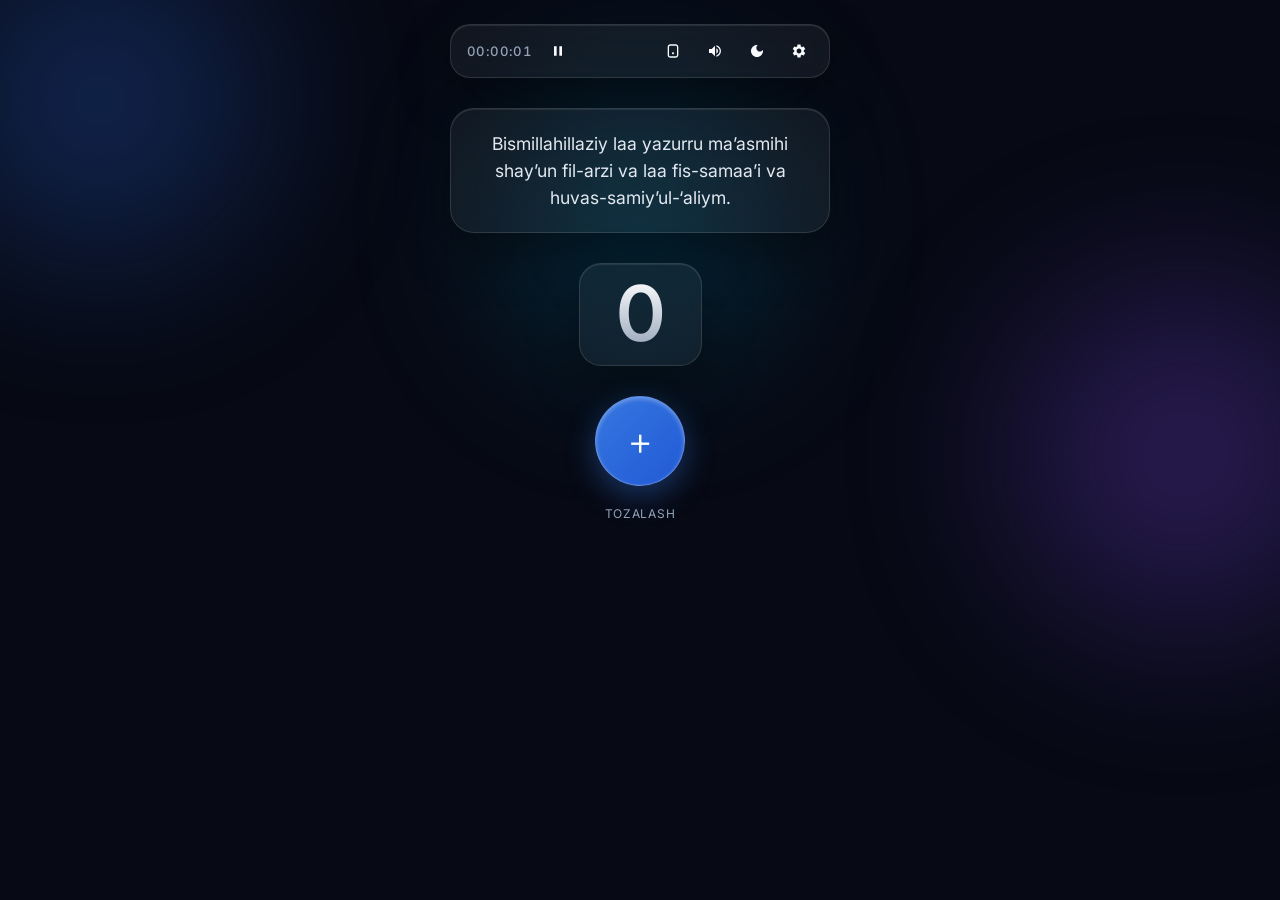
==== commit dbb152f7: "Add files via upload" ====
--- a/index.html
+++ b/index.html
@@ -7,6 +7,7 @@
     <title>iTasbeh</title>
     <!-- Brauzer tabidagi ikonka -->
     <link rel="icon" type="image/png" href="logo.png">
+    <link rel="manifest" href="manifest.json">
 
     <!-- iPhone / iOS ekraniga saqlaganda chiqadigan App Icon -->
     <link rel="apple-touch-icon" href="logo.png">
@@ -82,7 +83,8 @@
             flex-direction: column;
             justify-content: space-between;
             align-items: center;
-            padding: 24px 16px 20px 16px; /* Padding-top to'g'irlandi */
+            padding: 24px 16px 20px 16px;
+            /* Padding-top to'g'irlandi */
             overflow: hidden;
             position: relative;
             transition: background 0.4s ease;
@@ -128,21 +130,45 @@
         }
 
         @keyframes floatGlow1 {
-            0% { transform: translate(0, 0) scale(1); }
-            50% { transform: translate(60px, 40px) scale(1.1); }
-            100% { transform: translate(-20px, 80px) scale(0.9); }
+            0% {
+                transform: translate(0, 0) scale(1);
+            }
+
+            50% {
+                transform: translate(60px, 40px) scale(1.1);
+            }
+
+            100% {
+                transform: translate(-20px, 80px) scale(0.9);
+            }
         }
 
         @keyframes floatGlow2 {
-            0% { transform: translate(0, 0) scale(1); }
-            50% { transform: translate(-50px, -60px) scale(1.15); }
-            100% { transform: translate(30px, -30px) scale(0.95); }
+            0% {
+                transform: translate(0, 0) scale(1);
+            }
+
+            50% {
+                transform: translate(-50px, -60px) scale(1.15);
+            }
+
+            100% {
+                transform: translate(30px, -30px) scale(0.95);
+            }
         }
 
         @keyframes floatGlow3 {
-            0% { transform: translate(-50%, -50%) scale(0.9); }
-            50% { transform: translate(-30%, -40%) scale(1.2); }
-            100% { transform: translate(-70%, -60%) scale(1); }
+            0% {
+                transform: translate(-50%, -50%) scale(0.9);
+            }
+
+            50% {
+                transform: translate(-30%, -40%) scale(1.2);
+            }
+
+            100% {
+                transform: translate(-70%, -60%) scale(1);
+            }
         }
 
         .confetti-container {
@@ -167,8 +193,15 @@
         }
 
         @keyframes fall {
-            0% { transform: translateY(0) rotate(0deg) scale(1); opacity: 1; }
-            100% { transform: translateY(200px) rotate(360deg) scale(0.2); opacity: 0; }
+            0% {
+                transform: translateY(0) rotate(0deg) scale(1);
+                opacity: 1;
+            }
+
+            100% {
+                transform: translateY(200px) rotate(360deg) scale(0.2);
+                opacity: 0;
+            }
         }
 
         /* Yuqori boshqaruv paneli (Glass Matte) */
@@ -443,7 +476,8 @@
 
         /* RESET CONFIRMATION MODAL (GLASS MATTE FLOATING) */
         .reset-modal-overlay {
-            align-items: center; /* Markazga keltirildi (Floating Message / UI-UX) */
+            align-items: center;
+            /* Markazga keltirildi (Floating Message / UI-UX) */
         }
 
         .reset-modal-content {
@@ -672,8 +706,15 @@
         }
 
         @keyframes fadeIn {
-            from { opacity: 0; transform: translateY(3px); }
-            to { opacity: 1; transform: translateY(0); }
+            from {
+                opacity: 0;
+                transform: translateY(3px);
+            }
+
+            to {
+                opacity: 1;
+                transform: translateY(0);
+            }
         }
     </style>
 </head>
@@ -1186,6 +1227,17 @@
             }
             renderAdminDuoList();
         }
+
+    </script>
+
+    <script>
+        if ('serviceWorker' in navigator) {
+            window.addEventListener('load', () => {
+                navigator.serviceWorker.register('./sw.js')
+                    .then(reg => console.log('Service Worker ro\'yxatdan o\'tdi:', reg))
+                    .catch(err => console.log('Service Worker xatosi:', err));
+            });
+        }
     </script>
 </body>
 
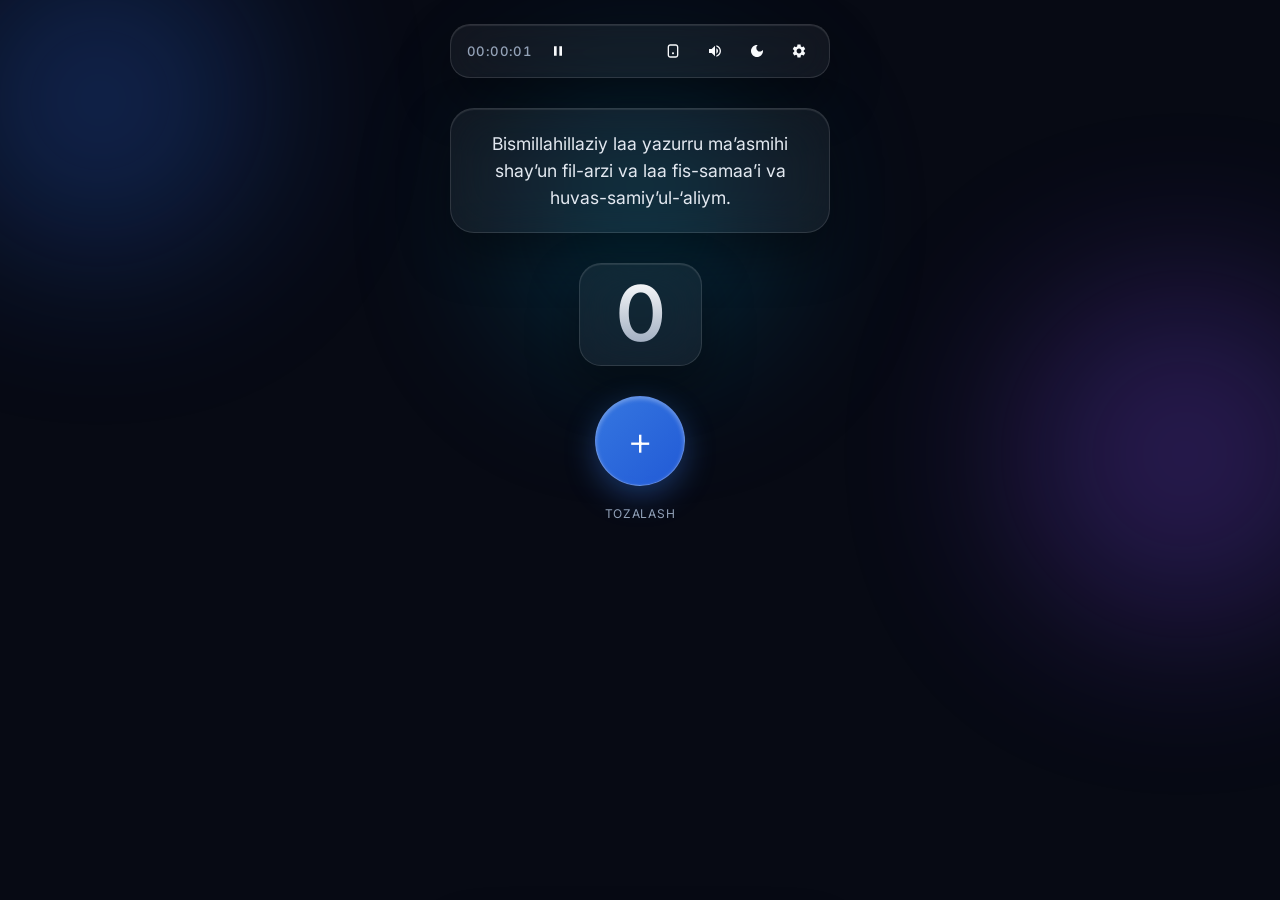
==== commit f49b72d9: "Add files via upload" ====
--- a/index.html
+++ b/index.html
@@ -715,6 +715,125 @@
                 opacity: 1;
                 transform: translateY(0);
             }
+        }
+
+        /* 🔮 GLASS MATTE FLOATING INSTALL BANNER UI/UX */
+        .pwa-glass-banner {
+            position: fixed;
+            bottom: -220px;
+            /* Boshida yashirin turadi */
+            left: 0;
+            width: 100%;
+            display: flex;
+            justify-content: center;
+            padding: 0 16px;
+            z-index: 2000;
+            pointer-events: none;
+            transition: transform 0.45s cubic-bezier(0.16, 1, 0.3, 1), opacity 0.4s ease;
+            opacity: 0;
+        }
+
+        .pwa-glass-banner.show {
+            transform: translateY(-24px);
+            /* Silliq suzib chiqadi */
+            opacity: 1;
+            pointer-events: auto;
+        }
+
+        .pwa-glass-card {
+            width: 100%;
+            max-width: 380px;
+            background: var(--panel-bg);
+            backdrop-filter: var(--glass-blur);
+            -webkit-backdrop-filter: var(--glass-blur);
+            border: 1px solid var(--panel-border);
+            border-radius: 26px;
+            padding: 16px;
+            box-shadow: 0 20px 45px rgba(0, 0, 0, 0.45), inset 0 1px 1px rgba(255, 255, 255, 0.2);
+            display: flex;
+            flex-direction: column;
+            gap: 12px;
+        }
+
+        .pwa-glass-header {
+            display: flex;
+            align-items: center;
+            gap: 12px;
+        }
+
+        .pwa-app-icon {
+            width: 44px;
+            height: 44px;
+            border-radius: 14px;
+            object-fit: cover;
+            box-shadow: 0 6px 15px rgba(0, 0, 0, 0.25);
+            border: 1px solid var(--glass-border);
+        }
+
+        .pwa-app-info {
+            display: flex;
+            flex-direction: column;
+            text-align: left;
+        }
+
+        .pwa-app-title {
+            font-size: 0.95rem;
+            font-weight: 600;
+            color: var(--text-color);
+            letter-spacing: -0.01em;
+        }
+
+        .pwa-app-sub {
+            font-size: 0.72rem;
+            color: #3b82f6;
+            font-weight: 500;
+            margin-top: 1px;
+        }
+
+        .pwa-glass-desc {
+            font-size: 0.8rem;
+            color: var(--timer-color);
+            line-height: 1.4;
+            text-align: left;
+            margin: 0 2px;
+        }
+
+        .pwa-glass-actions {
+            display: flex;
+            gap: 10px;
+            margin-top: 2px;
+        }
+
+        .pwa-btn-install {
+            flex: 1;
+            background: linear-gradient(135deg, #3b82f6 0%, #2563eb 100%);
+            color: white;
+            border: none;
+            padding: 11px;
+            border-radius: 14px;
+            font-weight: 600;
+            font-size: 0.82rem;
+            cursor: pointer;
+            box-shadow: 0 6px 18px rgba(59, 130, 246, 0.35), inset 0 1px 1px rgba(255, 255, 255, 0.3);
+            transition: transform 0.15s ease, opacity 0.2s;
+        }
+
+        .pwa-btn-cancel {
+            flex: 0.8;
+            background: var(--input-bg);
+            border: 1px solid var(--input-border);
+            color: var(--text-color);
+            padding: 11px;
+            border-radius: 14px;
+            font-weight: 500;
+            font-size: 0.82rem;
+            cursor: pointer;
+            transition: background 0.2s;
+        }
+
+        .pwa-btn-install:active,
+        .pwa-btn-cancel:active {
+            transform: scale(0.95);
         }
     </style>
 </head>
@@ -765,7 +884,25 @@
             </button>
         </div>
     </div>
-
+    <!-- PREMIUM GLASS MATTE FLOATING INSTALL BANNER -->
+    <div id="pwaInstallBanner" class="pwa-glass-banner">
+        <div class="pwa-glass-card">
+            <div class="pwa-glass-header">
+                <img src="logo.png" alt="iTasbeh Logo" class="pwa-app-icon">
+                <div class="pwa-app-info">
+                    <span class="pwa-app-title">iTasbeh App</span>
+                    <span class="pwa-app-sub">Offlayn rejimda tekor ishlaydi</span>
+                </div>
+            </div>
+            <p class="pwa-glass-desc">
+                Ilovani qurilmangizga o'rnatib, internet bo'lmaganda ham silliq ishlating.
+            </p>
+            <div class="pwa-glass-actions">
+                <button id="pwaDismissBtn" class="pwa-btn-cancel">Keyinroq</button>
+                <button id="pwaInstallBtn" class="pwa-btn-install">Yuklab olish</button>
+            </div>
+        </div>
+    </div>
     <!-- Asosiy Kontent -->
     <div class="main-content">
         <div class="duo-card">
@@ -1228,6 +1365,72 @@
             renderAdminDuoList();
         }
 
+        // ==========================================
+        // 🚀 PWA SERVICE WORKER & SMART INSTALL BANNER
+        // ==========================================
+
+        const pwaBanner = document.getElementById('pwaInstallBanner');
+        const pwaInstallBtn = document.getElementById('pwaInstallBtn');
+        const pwaDismissBtn = document.getElementById('pwaDismissBtn');
+        let deferredPrompt = null;
+
+        // 1. Ilova allaqachon o'rnatilganini tekshirish
+        const isStandalone = window.matchMedia('(display-mode: standalone)').matches
+            || window.navigator.standalone
+            || document.referrer.includes('android-app://');
+
+        // 2. Bekor qilinganini tekshirish
+        const isDismissed = storage.getItem('pwa_banner_dismissed') === 'true';
+
+        // Bannerni ko'rsatish funksiyasi
+        function showInstallBanner() {
+            if (!isStandalone && !isDismissed && pwaBanner) {
+                setTimeout(() => {
+                    pwaBanner.classList.add('show');
+                }, 1000);
+            }
+        }
+
+        // Android/Chrome uchun install hodisasi
+        window.addEventListener('beforeinstallprompt', (e) => {
+            e.preventDefault();
+            deferredPrompt = e;
+            showInstallBanner();
+        });
+
+        // Agar hodisa kechiksa ham bannerni majburiy chiqarish (Har qanday holatda ko'rinishi uchun)
+        if (document.readyState === 'complete') {
+            showInstallBanner();
+        } else {
+            window.addEventListener('load', showInstallBanner);
+        }
+
+        // "Yuklab olish" tugmasi
+        if (pwaInstallBtn) {
+            pwaInstallBtn.addEventListener('click', async () => {
+                if (deferredPrompt) {
+                    pwaBanner.classList.remove('show');
+                    deferredPrompt.prompt();
+                    const { outcome } = await deferredPrompt.userChoice;
+                    if (outcome === 'accepted') {
+                        storage.setItem('pwa_banner_dismissed', 'true');
+                    }
+                    deferredPrompt = null;
+                } else {
+                    // iOS yoki tayyor hodisa bo'lmaganda yo'riqnoma
+                    alert("Ilovani o'rnatish uchun:\n1. Brauzer menyusini (Ulashish/Share) bosing.\n2. 'Ekranga qo'shish' (Add to Home Screen) tugmasini tanlang.");
+                    pwaBanner.classList.remove('show');
+                }
+            });
+        }
+
+        // "Keyinroq" tugmasi
+        if (pwaDismissBtn) {
+            pwaDismissBtn.addEventListener('click', () => {
+                pwaBanner.classList.remove('show');
+                storage.setItem('pwa_banner_dismissed', 'true');
+            });
+        }
     </script>
 
     <script>
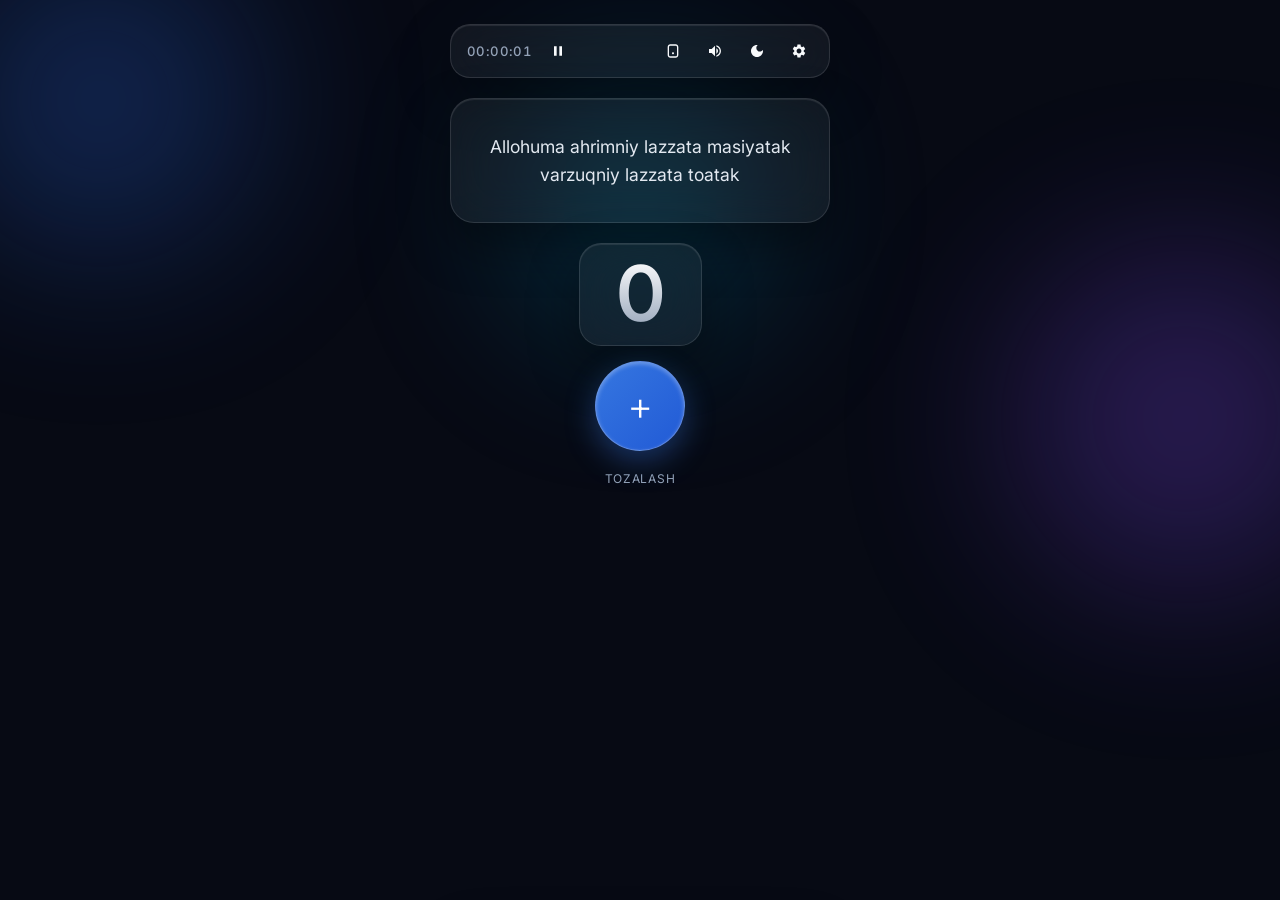
==== commit 488730b3: "Rename gemini-code-1787536784504.html to index.html" ====
--- a/index.html
+++ b/index.html
@@ -71,6 +71,13 @@
             padding: 0;
             font-family: 'Inter', sans-serif;
             -webkit-tap-highlight-color: transparent;
+            user-select: none;
+            -webkit-user-select: none;
+        }
+
+        input, textarea {
+            user-select: text;
+            -webkit-user-select: text;
         }
 
         body {
@@ -84,7 +91,6 @@
             justify-content: space-between;
             align-items: center;
             padding: 24px 16px 20px 16px;
-            /* Padding-top to'g'irlandi */
             overflow: hidden;
             position: relative;
             transition: background 0.4s ease;
@@ -130,45 +136,21 @@
         }
 
         @keyframes floatGlow1 {
-            0% {
-                transform: translate(0, 0) scale(1);
-            }
-
-            50% {
-                transform: translate(60px, 40px) scale(1.1);
-            }
-
-            100% {
-                transform: translate(-20px, 80px) scale(0.9);
-            }
+            0% { transform: translate(0, 0) scale(1); }
+            50% { transform: translate(60px, 40px) scale(1.1); }
+            100% { transform: translate(-20px, 80px) scale(0.9); }
         }
 
         @keyframes floatGlow2 {
-            0% {
-                transform: translate(0, 0) scale(1);
-            }
-
-            50% {
-                transform: translate(-50px, -60px) scale(1.15);
-            }
-
-            100% {
-                transform: translate(30px, -30px) scale(0.95);
-            }
+            0% { transform: translate(0, 0) scale(1); }
+            50% { transform: translate(-50px, -60px) scale(1.15); }
+            100% { transform: translate(30px, -30px) scale(0.95); }
         }
 
         @keyframes floatGlow3 {
-            0% {
-                transform: translate(-50%, -50%) scale(0.9);
-            }
-
-            50% {
-                transform: translate(-30%, -40%) scale(1.2);
-            }
-
-            100% {
-                transform: translate(-70%, -60%) scale(1);
-            }
+            0% { transform: translate(-50%, -50%) scale(0.9); }
+            50% { transform: translate(-30%, -40%) scale(1.2); }
+            100% { transform: translate(-70%, -60%) scale(1); }
         }
 
         .confetti-container {
@@ -193,18 +175,11 @@
         }
 
         @keyframes fall {
-            0% {
-                transform: translateY(0) rotate(0deg) scale(1);
-                opacity: 1;
-            }
-
-            100% {
-                transform: translateY(200px) rotate(360deg) scale(0.2);
-                opacity: 0;
-            }
-        }
-
-        /* Yuqori boshqaruv paneli (Glass Matte) */
+            0% { transform: translateY(0) rotate(0deg) scale(1); opacity: 1; }
+            100% { transform: translateY(200px) rotate(360deg) scale(0.2); opacity: 0; }
+        }
+
+        /* Yuqori boshqaruv paneli */
         .top-controls {
             width: 100%;
             max-width: 380px;
@@ -275,7 +250,7 @@
             border-color: rgba(239, 68, 68, 0.3);
         }
 
-        /* Asosiy kontent maydoni */
+        /* Asosiy kontent */
         .main-content {
             width: 100%;
             max-width: 380px;
@@ -286,10 +261,9 @@
             margin: auto 0;
         }
 
-        /* Duo karta - Glass Matte Container */
         .duo-card {
             width: 100%;
-            margin: 30px;
+            margin: 20px 0;
             padding: 20px;
             background: var(--glass-bg);
             backdrop-filter: var(--glass-blur);
@@ -311,9 +285,10 @@
             color: var(--card-text);
             animation: fadeIn 0.3s ease;
             word-break: break-word;
-        }
-
-        /* Counter qismi - Glass Badge */
+            user-select: text;
+            -webkit-user-select: text;
+        }
+
         .counter-wrapper {
             background: var(--glass-bg);
             backdrop-filter: var(--glass-blur);
@@ -334,12 +309,10 @@
             background: linear-gradient(180deg, var(--counter-grad-1) 0%, var(--counter-grad-2) 100%);
             -webkit-background-clip: text;
             -webkit-text-fill-color: transparent;
-            user-select: none;
             letter-spacing: -1px;
             font-variant-numeric: tabular-nums;
         }
 
-        /* Pastki boshqaruv paneli */
         .bottom-panel {
             width: 100%;
             max-width: 380px;
@@ -349,7 +322,6 @@
             gap: 12px;
         }
 
-        /* Premium Glass Plus Tugmasi */
         .btn-plus {
             width: 90px;
             height: 90px;
@@ -363,7 +335,7 @@
             font-weight: 300;
             cursor: pointer;
             display: flex;
-            margin-top: 30px;
+            margin-top: 15px;
             justify-content: center;
             align-items: center;
             box-shadow: 0 10px 30px rgba(59, 130, 246, 0.35), inset 0 2px 4px rgba(255, 255, 255, 0.3);
@@ -394,7 +366,7 @@
             background: rgba(239, 68, 68, 0.1);
         }
 
-        /* GLASS MATTE MODAL OVERLAY (UMUMIY) */
+        /* MODAL OVERLAY */
         .modal-overlay {
             position: fixed;
             top: 0;
@@ -474,10 +446,8 @@
             fill: currentColor;
         }
 
-        /* RESET CONFIRMATION MODAL (GLASS MATTE FLOATING) */
         .reset-modal-overlay {
             align-items: center;
-            /* Markazga keltirildi (Floating Message / UI-UX) */
         }
 
         .reset-modal-content {
@@ -548,7 +518,6 @@
             transform: scale(0.95);
         }
 
-        /* ADMIN SECTION */
         .admin-section {
             text-align: left;
             display: flex;
@@ -717,11 +686,10 @@
             }
         }
 
-        /* 🔮 GLASS MATTE FLOATING INSTALL BANNER UI/UX */
+        /* PWA BANNER */
         .pwa-glass-banner {
             position: fixed;
             bottom: -220px;
-            /* Boshida yashirin turadi */
             left: 0;
             width: 100%;
             display: flex;
@@ -735,7 +703,6 @@
 
         .pwa-glass-banner.show {
             transform: translateY(-24px);
-            /* Silliq suzib chiqadi */
             opacity: 1;
             pointer-events: auto;
         }
@@ -840,7 +807,6 @@
 
 <body>
 
-    <!-- 🌈 HARAKATLANUVCHI GRADIENT SHARLAR -->
     <div class="bg-glow glow-1"></div>
     <div class="bg-glow glow-2"></div>
     <div class="bg-glow glow-3"></div>
@@ -884,7 +850,8 @@
             </button>
         </div>
     </div>
-    <!-- PREMIUM GLASS MATTE FLOATING INSTALL BANNER -->
+
+    <!-- PWA INSTALL BANNER -->
     <div id="pwaInstallBanner" class="pwa-glass-banner">
         <div class="pwa-glass-card">
             <div class="pwa-glass-header">
@@ -903,6 +870,7 @@
             </div>
         </div>
     </div>
+
     <!-- Asosiy Kontent -->
     <div class="main-content">
         <div class="duo-card">
@@ -918,7 +886,7 @@
         <button class="btn-reset" id="resetBtn">Tozalash</button>
     </div>
 
-    <!-- RESET CONFIRMATION MODAL (GLASS MATTE FLOATING) -->
+    <!-- RESET MODAL -->
     <div class="modal-overlay reset-modal-overlay" id="resetConfirmModal">
         <div class="modal-content reset-modal-content">
             <div class="reset-modal-title">Tozalashni tasdiqlang</div>
@@ -1009,6 +977,7 @@
         let soundEnabled = storage.getItem('duo_sound') !== 'false';
         let isFrozen = storage.getItem('duo_frozen') === 'true';
         let vibroEnabled = storage.getItem('duo_vibro') !== 'false';
+        let timerInterval = null;
 
         updateVibroUI();
         updateSoundUI();
@@ -1096,8 +1065,10 @@
         }
 
         let currentDuo = storage.getItem('current_duo');
-        currentDuo = getNextNonRepeatingDuo();
-        storage.setItem('current_duo', currentDuo);
+        if (!currentDuo || !duolar.includes(currentDuo)) {
+            currentDuo = getNextNonRepeatingDuo();
+            storage.setItem('current_duo', currentDuo);
+        }
 
         let savedFontSize = storage.getItem('duo_font_size') || '1.10';
         duoDisplay.style.fontSize = savedFontSize + 'rem';
@@ -1124,7 +1095,8 @@
         }
 
         function startTimer() {
-            setInterval(() => {
+            if (timerInterval) clearInterval(timerInterval);
+            timerInterval = setInterval(() => {
                 if (!isFrozen) {
                     totalSeconds++;
                     storage.setItem('duo_seconds', totalSeconds);
@@ -1192,7 +1164,6 @@
             updateFreezeUI();
         });
 
-        /* Glass Matte Floating Reset Confirm Modali */
         resetBtn.addEventListener('click', () => {
             resetConfirmModal.classList.add('active');
         });
@@ -1257,7 +1228,7 @@
             storage.setItem('duo_theme', newTheme);
             themeToggleBtn.innerHTML = newTheme === 'dark'
                 ? '<svg viewBox="0 0 24 24"><path d="M12 3c-4.97 0-9 4.03-9 9s4.03 9 9 9 9-4.03 9-9c0-.46-.04-.92-.1-1.36-.98 1.37-2.58 2.26-4.4 2.26-3.03 0-5.5-2.47-5.5-5.5 0-1.82.89-3.42 2.26-4.4-.44-.06-.9-.1-1.36-.1z"/></svg>'
-                : '<svg viewBox="0 0 24 24"><path d="M12 7c-2.76 0-5 2.24-5 5s2.24 5 5 5 5-2.24 5-5-2.24-5-5-5zM2 13h2c.55 0 1-.45 1-1s-.45-1-1-1H2c-.55 0-1 .45-1 1s.45 1 1 1zm18 0h2c.55 0 1-.45 1-1s-.45-1-1-1h-2c-.55 0-1 .45-1 1s.45 1 1 1zM11 2v2c0 .55.45 1 1 1s1-.45 1-1V2c0-.55-.45-1-1-1s-1 .45-1 1zm0 18v2c0 .55.45 1 1 1s1-.45 1-1v-2c0-.55-.45-1-1-1s-1 .45-1 1z"/></svg>';
+                : '<svg viewBox="0 0 24 24"><path d="M12 7c-2.76 0-5 2.24-5 5s2.24 5 5 5 5-2.24 5-5-2.24-5-5-2.24-5-5-5zM2 13h2c.55 0 1-.45 1-1s-.45-1-1-1H2c-.55 0-1 .45-1 1s.45 1 1 1zm18 0h2c.55 0 1-.45 1-1s-.45-1-1-1h-2c-.55 0-1 .45-1 1s.45 1 1 1zM11 2v2c0 .55.45 1 1 1s1-.45 1-1V2c0-.55-.45-1-1-1s-1 .45-1 1zm0 18v2c0 .55.45 1 1 1s1-.45 1-1v-2c0-.55-.45-1-1-1s-1 .45-1 1z"/></svg>';
         });
 
         fontSizeRange.addEventListener('input', (e) => {
@@ -1304,12 +1275,12 @@
                     <div class="duo-edit-area" id="edit-mode-${index}">
                         <textarea id="edit-input-${index}">${duo}</textarea>
                         <div class="duo-item-actions">
-                            <button class="btn-action btn-save" onclick="saveDvur(${index})">
+                            <button class="btn-action btn-save" onclick="saveDuo(${index})">
                                 <svg viewBox="0 0 24 24"><path d="M9 16.17L4.83 12l-1.42 1.41L9 19 21 7l-1.41-1.41z"/></svg>
                                 Tasdiqlash
                             </button>
                             <button class="btn-action btn-cancel" onclick="toggleEdit(${index}, false)">
-                                <svg viewBox="0 0 24 24"><path d="M19 6.41L17.59 5 12 10.59 6.41 5 5 6.41 10.59 12 5 17.59 6.41 19 12 13.41 17.59 19 19 17.59 13.41 12z"/></svg>
+                                <svg viewBox="0 0 24 24"><path d="M19 6.41L17.59 5 12 10.59 6.41 5 5 6.41 10.59 12 5 17.59 6.41 19 12 13.41 17.59 13.41 12z"/></svg>
                                 Bekor
                             </button>
                         </div>
@@ -1324,7 +1295,7 @@
             document.getElementById(`edit-mode-${index}`).style.display = isEditing ? 'flex' : 'none';
         }
 
-        window.saveDvur = function (index) {
+        window.saveDuo = function (index) {
             let textarea = document.getElementById(`edit-input-${index}`);
             let updatedText = textarea.value.trim();
             if (!updatedText) {
@@ -1365,24 +1336,18 @@
             renderAdminDuoList();
         }
 
-        // ==========================================
-        // 🚀 PWA SERVICE WORKER & SMART INSTALL BANNER
-        // ==========================================
-
+        /* PWA CONTROL */
         const pwaBanner = document.getElementById('pwaInstallBanner');
         const pwaInstallBtn = document.getElementById('pwaInstallBtn');
         const pwaDismissBtn = document.getElementById('pwaDismissBtn');
         let deferredPrompt = null;
 
-        // 1. Ilova allaqachon o'rnatilganini tekshirish
         const isStandalone = window.matchMedia('(display-mode: standalone)').matches
             || window.navigator.standalone
             || document.referrer.includes('android-app://');
 
-        // 2. Bekor qilinganini tekshirish
         const isDismissed = storage.getItem('pwa_banner_dismissed') === 'true';
 
-        // Bannerni ko'rsatish funksiyasi
         function showInstallBanner() {
             if (!isStandalone && !isDismissed && pwaBanner) {
                 setTimeout(() => {
@@ -1391,21 +1356,18 @@
             }
         }
 
-        // Android/Chrome uchun install hodisasi
         window.addEventListener('beforeinstallprompt', (e) => {
             e.preventDefault();
             deferredPrompt = e;
             showInstallBanner();
         });
 
-        // Agar hodisa kechiksa ham bannerni majburiy chiqarish (Har qanday holatda ko'rinishi uchun)
         if (document.readyState === 'complete') {
             showInstallBanner();
         } else {
             window.addEventListener('load', showInstallBanner);
         }
 
-        // "Yuklab olish" tugmasi
         if (pwaInstallBtn) {
             pwaInstallBtn.addEventListener('click', async () => {
                 if (deferredPrompt) {
@@ -1417,31 +1379,27 @@
                     }
                     deferredPrompt = null;
                 } else {
-                    // iOS yoki tayyor hodisa bo'lmaganda yo'riqnoma
                     alert("Ilovani o'rnatish uchun:\n1. Brauzer menyusini (Ulashish/Share) bosing.\n2. 'Ekranga qo'shish' (Add to Home Screen) tugmasini tanlang.");
                     pwaBanner.classList.remove('show');
                 }
             });
         }
 
-        // "Keyinroq" tugmasi
         if (pwaDismissBtn) {
             pwaDismissBtn.addEventListener('click', () => {
                 pwaBanner.classList.remove('show');
                 storage.setItem('pwa_banner_dismissed', 'true');
             });
         }
-    </script>
-
-    <script>
+
         if ('serviceWorker' in navigator) {
             window.addEventListener('load', () => {
                 navigator.serviceWorker.register('./sw.js')
-                    .then(reg => console.log('Service Worker ro\'yxatdan o\'tdi:', reg))
+                    .then(reg => console.log('Service Worker tayyor:', reg))
                     .catch(err => console.log('Service Worker xatosi:', err));
             });
         }
     </script>
 </body>
 
-</html>+</html>
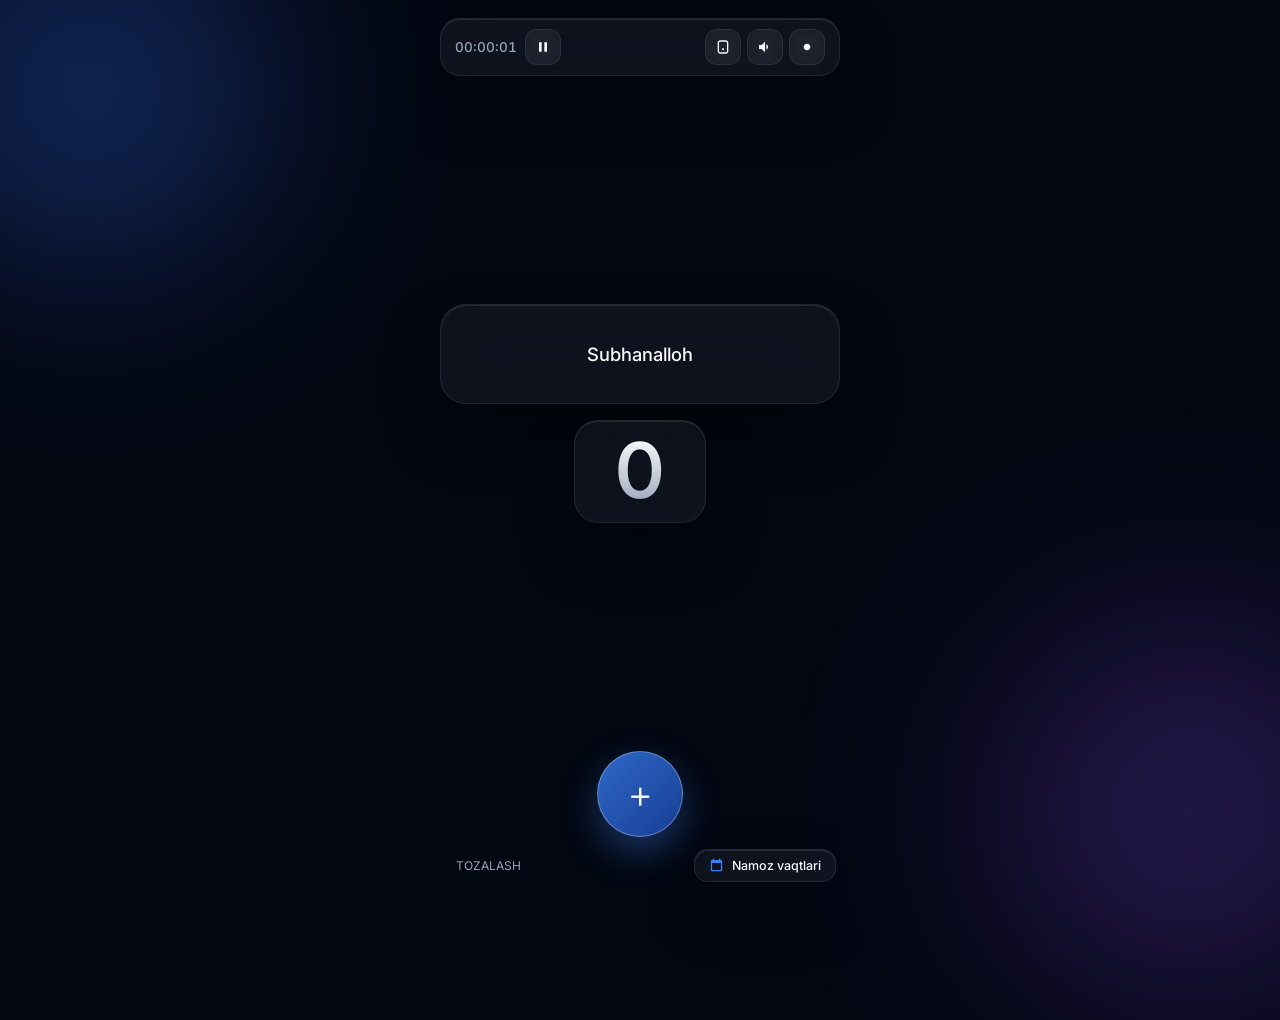
==== commit 384908a2: "Add files via upload" ====
--- a/index.html
+++ b/index.html
@@ -5,1401 +5,88 @@
     <meta charset="UTF-8">
     <meta name="viewport" content="width=device-width, initial-scale=1.0, maximum-scale=1.0, user-scalable=no">
     <title>iTasbeh</title>
-    <!-- Brauzer tabidagi ikonka -->
+    
+    <link rel="stylesheet" href="./style.css">
     <link rel="icon" type="image/png" href="logo.png">
     <link rel="manifest" href="manifest.json">
-
-    <!-- iPhone / iOS ekraniga saqlaganda chiqadigan App Icon -->
     <link rel="apple-touch-icon" href="logo.png">
-
-    <!-- Mobil brauzer tepasining rangini ikonka foniga moslash -->
-    <meta name="theme-color" content="#1a2e6e">
+    
+    <meta name="theme-color" content="#030712">
     <link rel="preconnect" href="https://fonts.googleapis.com">
     <link rel="preconnect" href="https://fonts.gstatic.com" crossorigin>
     <link href="https://fonts.googleapis.com/css2?family=Inter:wght@300;400;500;600&display=swap" rel="stylesheet">
-
-    <style>
-        :root {
-            --bg-color: #070a14;
-            --text-color: #f8fafc;
-            --card-text: #e2e8f0;
-
-            /* Glass Matte Theme Variables (Dark) */
-            --glass-bg: rgba(255, 255, 255, 0.05);
-            --glass-border: rgba(255, 255, 255, 0.12);
-            --glass-blur: blur(24px);
-            --glass-shadow: 0 20px 50px rgba(0, 0, 0, 0.4), inset 0 1px 1px rgba(255, 255, 255, 0.1);
-
-            --timer-color: #94a3b8;
-            --btn-reset-color: #94a3b8;
-            --counter-grad-1: #ffffff;
-            --counter-grad-2: #94a3b8;
-
-            --panel-bg: rgba(13, 18, 30, 0.75);
-            --panel-border: rgba(255, 255, 255, 0.15);
-            --input-bg: rgba(255, 255, 255, 0.06);
-            --input-border: rgba(255, 255, 255, 0.12);
-            --input-text: #ffffff;
-        }
-
-        [data-theme="light"] {
-            --bg-color: #f1f5f9;
-            --text-color: #0f172a;
-            --card-text: #334155;
-
-            /* Glass Matte Theme Variables (Light) */
-            --glass-bg: rgba(255, 255, 255, 0.55);
-            --glass-border: rgba(255, 255, 255, 0.7);
-            --glass-blur: blur(24px);
-            --glass-shadow: 0 20px 40px rgba(31, 38, 135, 0.08), inset 0 1px 1px rgba(255, 255, 255, 0.9);
-
-            --timer-color: #64748b;
-            --btn-reset-color: #64748b;
-            --counter-grad-1: #0f172a;
-            --counter-grad-2: #475569;
-
-            --panel-bg: rgba(255, 255, 255, 0.75);
-            --panel-border: rgba(255, 255, 255, 0.6);
-            --input-bg: rgba(0, 0, 0, 0.04);
-            --input-border: rgba(0, 0, 0, 0.08);
-            --input-text: #0f172a;
-        }
-
-        * {
-            box-sizing: border-box;
-            margin: 0;
-            padding: 0;
-            font-family: 'Inter', sans-serif;
-            -webkit-tap-highlight-color: transparent;
-            user-select: none;
-            -webkit-user-select: none;
-        }
-
-        input, textarea {
-            user-select: text;
-            -webkit-user-select: text;
-        }
-
-        body {
-            background-color: var(--bg-color);
-            color: var(--text-color);
-            width: 100vw;
-            height: 100vh;
-            height: -webkit-fill-available;
-            display: flex;
-            flex-direction: column;
-            justify-content: space-between;
-            align-items: center;
-            padding: 24px 16px 20px 16px;
-            overflow: hidden;
-            position: relative;
-            transition: background 0.4s ease;
-        }
-
-        /* 🌈 HARAKATLANUVCHI GRADIENT SHARLAR (BACKGROUND) */
-        .bg-glow {
-            position: absolute;
-            border-radius: 50%;
-            z-index: -1;
-            filter: blur(90px);
-            opacity: 0.28;
-            pointer-events: none;
-            will-change: transform;
-        }
-
-        .glow-1 {
-            width: 320px;
-            height: 320px;
-            background: radial-gradient(circle, #3b82f6, #1d4ed8);
-            top: -60px;
-            left: -60px;
-            animation: floatGlow1 14s ease-in-out infinite alternate;
-        }
-
-        .glow-2 {
-            width: 350px;
-            height: 350px;
-            background: radial-gradient(circle, #8b5cf6, #6d28d9);
-            bottom: -80px;
-            right: -80px;
-            animation: floatGlow2 16s ease-in-out infinite alternate;
-        }
-
-        .glow-3 {
-            width: 250px;
-            height: 250px;
-            background: radial-gradient(circle, #06b6d4, #0284c7);
-            top: 40%;
-            left: 50%;
-            transform: translate(-50%, -50%);
-            animation: floatGlow3 18s ease-in-out infinite alternate;
-        }
-
-        @keyframes floatGlow1 {
-            0% { transform: translate(0, 0) scale(1); }
-            50% { transform: translate(60px, 40px) scale(1.1); }
-            100% { transform: translate(-20px, 80px) scale(0.9); }
-        }
-
-        @keyframes floatGlow2 {
-            0% { transform: translate(0, 0) scale(1); }
-            50% { transform: translate(-50px, -60px) scale(1.15); }
-            100% { transform: translate(30px, -30px) scale(0.95); }
-        }
-
-        @keyframes floatGlow3 {
-            0% { transform: translate(-50%, -50%) scale(0.9); }
-            50% { transform: translate(-30%, -40%) scale(1.2); }
-            100% { transform: translate(-70%, -60%) scale(1); }
-        }
-
-        .confetti-container {
-            position: absolute;
-            top: 0;
-            left: 0;
-            width: 100%;
-            height: 100%;
-            pointer-events: none;
-            overflow: hidden;
-            z-index: 999;
-        }
-
-        .confetti {
-            position: absolute;
-            width: 6px;
-            height: 6px;
-            background-color: #60a5fa;
-            animation: fall 1.4s ease-out forwards;
-            border-radius: 50%;
-            opacity: 0.8;
-        }
-
-        @keyframes fall {
-            0% { transform: translateY(0) rotate(0deg) scale(1); opacity: 1; }
-            100% { transform: translateY(200px) rotate(360deg) scale(0.2); opacity: 0; }
-        }
-
-        /* Yuqori boshqaruv paneli */
-        .top-controls {
-            width: 100%;
-            max-width: 380px;
-            display: flex;
-            justify-content: space-between;
-            align-items: center;
-            background: var(--glass-bg);
-            backdrop-filter: var(--glass-blur);
-            -webkit-backdrop-filter: var(--glass-blur);
-            border: 1px solid var(--glass-border);
-            padding: 8px 12px;
-            border-radius: 20px;
-            box-shadow: var(--glass-shadow);
-        }
-
-        .timer-freeze-group {
-            display: flex;
-            align-items: center;
-            gap: 8px;
-            padding-left: 4px;
-        }
-
-        .timer {
-            font-size: 0.82rem;
-            font-weight: 500;
-            color: var(--timer-color);
-            font-variant-numeric: tabular-nums;
-            letter-spacing: 0.03em;
-        }
-
-        .actions-group {
-            display: flex;
-            gap: 6px;
-        }
-
-        .icon-btn {
-            background: transparent;
-            border: 1px solid transparent;
-            color: var(--text-color);
-            width: 36px;
-            height: 36px;
-            border-radius: 12px;
-            cursor: pointer;
-            display: flex;
-            align-items: center;
-            justify-content: center;
-            transition: all 0.25s cubic-bezier(0.4, 0, 0.2, 1);
-        }
-
-        .icon-btn svg {
-            width: 16px;
-            height: 16px;
-            fill: currentColor;
-        }
-
-        .icon-btn:hover {
-            background: var(--input-bg);
-            border-color: var(--glass-border);
-        }
-
-        .icon-btn:active {
-            transform: scale(0.92);
-        }
-
-        .icon-btn.active-freeze {
-            background: rgba(239, 68, 68, 0.15);
-            color: #ef4444;
-            border-color: rgba(239, 68, 68, 0.3);
-        }
-
-        /* Asosiy kontent */
-        .main-content {
-            width: 100%;
-            max-width: 380px;
-            display: flex;
-            flex-direction: column;
-            align-items: center;
-            text-align: center;
-            margin: auto 0;
-        }
-
-        .duo-card {
-            width: 100%;
-            margin: 20px 0;
-            padding: 20px;
-            background: var(--glass-bg);
-            backdrop-filter: var(--glass-blur);
-            -webkit-backdrop-filter: var(--glass-blur);
-            border: 1px solid var(--glass-border);
-            border-radius: 24px;
-            box-shadow: var(--glass-shadow);
-            min-height: 125px;
-            display: flex;
-            align-items: center;
-            justify-content: center;
-            position: relative;
-        }
-
-        .duo-text {
-            font-size: 1.1rem;
-            font-weight: 400;
-            line-height: 1.55;
-            color: var(--card-text);
-            animation: fadeIn 0.3s ease;
-            word-break: break-word;
-            user-select: text;
-            -webkit-user-select: text;
-        }
-
-        .counter-wrapper {
-            background: var(--glass-bg);
-            backdrop-filter: var(--glass-blur);
-            -webkit-backdrop-filter: var(--glass-blur);
-            border: 1px solid var(--glass-border);
-            padding: 12px 36px;
-            border-radius: 22px;
-            box-shadow: var(--glass-shadow);
-            display: inline-flex;
-            justify-content: center;
-            align-items: center;
-        }
-
-        .counter-value {
-            font-size: 4.8rem;
-            font-weight: 600;
-            line-height: 1;
-            background: linear-gradient(180deg, var(--counter-grad-1) 0%, var(--counter-grad-2) 100%);
-            -webkit-background-clip: text;
-            -webkit-text-fill-color: transparent;
-            letter-spacing: -1px;
-            font-variant-numeric: tabular-nums;
-        }
-
-        .bottom-panel {
-            width: 100%;
-            max-width: 380px;
-            display: flex;
-            flex-direction: column;
-            align-items: center;
-            gap: 12px;
-        }
-
-        .btn-plus {
-            width: 90px;
-            height: 90px;
-            border-radius: 50%;
-            border: 1px solid rgba(255, 255, 255, 0.25);
-            background: linear-gradient(135deg, rgba(59, 130, 246, 0.9) 0%, rgba(37, 99, 235, 0.9) 100%);
-            backdrop-filter: var(--glass-blur);
-            -webkit-backdrop-filter: var(--glass-blur);
-            color: white;
-            font-size: 2.5rem;
-            font-weight: 300;
-            cursor: pointer;
-            display: flex;
-            margin-top: 15px;
-            justify-content: center;
-            align-items: center;
-            box-shadow: 0 10px 30px rgba(59, 130, 246, 0.35), inset 0 2px 4px rgba(255, 255, 255, 0.3);
-            transition: transform 0.15s cubic-bezier(0.4, 0, 0.2, 1), box-shadow 0.2s ease;
-            outline: none;
-        }
-
-        .btn-plus:active {
-            transform: scale(0.92);
-            box-shadow: 0 4px 15px rgba(59, 130, 246, 0.25);
-        }
-
-        .btn-reset {
-            background: transparent;
-            border: none;
-            color: var(--btn-reset-color);
-            font-size: 0.75rem;
-            cursor: pointer;
-            letter-spacing: 0.06em;
-            text-transform: uppercase;
-            padding: 8px 16px;
-            border-radius: 10px;
-            transition: all 0.2s ease;
-        }
-
-        .btn-reset:hover {
-            color: #ef4444;
-            background: rgba(239, 68, 68, 0.1);
-        }
-
-        /* MODAL OVERLAY */
-        .modal-overlay {
-            position: fixed;
-            top: 0;
-            left: 0;
-            width: 100%;
-            height: 100%;
-            background: rgba(0, 0, 0, 0.45);
-            backdrop-filter: blur(12px);
-            -webkit-backdrop-filter: blur(12px);
-            display: flex;
-            justify-content: center;
-            align-items: flex-end;
-            z-index: 1000;
-            opacity: 0;
-            pointer-events: none;
-            transition: opacity 0.3s cubic-bezier(0.16, 1, 0.3, 1);
-        }
-
-        .modal-overlay.active {
-            opacity: 1;
-            pointer-events: auto;
-        }
-
-        .modal-content {
-            background: var(--panel-bg);
-            backdrop-filter: blur(30px);
-            -webkit-backdrop-filter: blur(30px);
-            width: 100%;
-            max-width: 400px;
-            max-height: 82vh;
-            border-radius: 28px 28px 0 0;
-            padding: 22px;
-            display: flex;
-            flex-direction: column;
-            gap: 16px;
-            box-shadow: 0 -20px 50px rgba(0, 0, 0, 0.4), inset 0 1px 1px rgba(255, 255, 255, 0.2);
-            border: 1px solid var(--panel-border);
-            border-bottom: none;
-            transform: translateY(100%);
-            transition: transform 0.35s cubic-bezier(0.16, 1, 0.3, 1);
-            overflow-y: auto;
-        }
-
-        .modal-overlay.active .modal-content {
-            transform: translateY(0);
-        }
-
-        .modal-header {
-            display: flex;
-            justify-content: space-between;
-            align-items: center;
-        }
-
-        .modal-header h3 {
-            font-size: 0.95rem;
-            font-weight: 600;
-            letter-spacing: -0.01em;
-        }
-
-        .close-modal {
-            background: var(--input-bg);
-            border: 1px solid var(--glass-border);
-            color: var(--text-color);
-            width: 32px;
-            height: 32px;
-            border-radius: 50%;
-            cursor: pointer;
-            display: flex;
-            align-items: center;
-            justify-content: center;
-            transition: background 0.2s;
-        }
-
-        .close-modal svg {
-            width: 14px;
-            height: 14px;
-            fill: currentColor;
-        }
-
-        .reset-modal-overlay {
-            align-items: center;
-        }
-
-        .reset-modal-content {
-            align-self: center;
-            margin: auto;
-            border-radius: 28px;
-            border: 1px solid var(--panel-border);
-            text-align: center;
-            padding: 24px;
-            gap: 18px;
-            width: 90%;
-            max-width: 340px;
-            transform: scale(0.9);
-            box-shadow: 0 25px 60px rgba(0, 0, 0, 0.5), inset 0 1px 1px rgba(255, 255, 255, 0.25);
-            transition: transform 0.3s cubic-bezier(0.16, 1, 0.3, 1);
-        }
-
-        .modal-overlay.active .reset-modal-content {
-            transform: scale(1);
-        }
-
-        .reset-modal-title {
-            font-size: 1.05rem;
-            font-weight: 600;
-        }
-
-        .reset-modal-desc {
-            font-size: 0.85rem;
-            color: var(--timer-color);
-            line-height: 1.4;
-        }
-
-        .reset-modal-actions {
-            display: flex;
-            gap: 10px;
-            margin-top: 6px;
-        }
-
-        .btn-confirm-yes {
-            flex: 1;
-            background: linear-gradient(135deg, #ef4444 0%, #dc2626 100%);
-            color: white;
-            border: none;
-            padding: 12px;
-            border-radius: 14px;
-            font-weight: 500;
-            font-size: 0.85rem;
-            cursor: pointer;
-            box-shadow: 0 4px 15px rgba(239, 68, 68, 0.3);
-            transition: transform 0.15s ease, opacity 0.2s;
-        }
-
-        .btn-confirm-no {
-            flex: 1;
-            background: var(--input-bg);
-            border: 1px solid var(--input-border);
-            color: var(--text-color);
-            padding: 12px;
-            border-radius: 14px;
-            font-weight: 500;
-            font-size: 0.85rem;
-            cursor: pointer;
-            transition: background 0.2s;
-        }
-
-        .btn-confirm-yes:active,
-        .btn-confirm-no:active {
-            transform: scale(0.95);
-        }
-
-        .admin-section {
-            text-align: left;
-            display: flex;
-            flex-direction: column;
-            gap: 6px;
-        }
-
-        .admin-section label {
-            font-size: 0.75rem;
-            color: var(--timer-color);
-            font-weight: 500;
-        }
-
-        .admin-section textarea,
-        .admin-section input[type="text"],
-        .admin-section input[type="range"] {
-            width: 100%;
-            background: var(--input-bg);
-            border: 1px solid var(--input-border);
-            color: var(--input-text);
-            padding: 10px;
-            border-radius: 12px;
-            font-size: 0.85rem;
-            outline: none;
-            resize: none;
-            transition: border-color 0.2s;
-        }
-
-        .admin-section textarea:focus {
-            border-color: rgba(59, 130, 246, 0.5);
-        }
-
-        .admin-section textarea {
-            height: 65px;
-        }
-
-        .btn-primary {
-            background: linear-gradient(135deg, #3b82f6 0%, #2563eb 100%);
-            color: white;
-            border: none;
-            padding: 10px;
-            border-radius: 12px;
-            cursor: pointer;
-            font-weight: 500;
-            width: 100%;
-            font-size: 0.82rem;
-            box-shadow: 0 4px 15px rgba(59, 130, 246, 0.25);
-            transition: opacity 0.2s;
-        }
-
-        .btn-primary:active {
-            opacity: 0.9;
-        }
-
-        .duo-list-admin {
-            max-height: 180px;
-            overflow-y: auto;
-            display: flex;
-            flex-direction: column;
-            gap: 8px;
-        }
-
-        .duo-item-admin {
-            display: flex;
-            flex-direction: column;
-            background: var(--input-bg);
-            border: 1px solid var(--input-border);
-            padding: 10px;
-            border-radius: 12px;
-            font-size: 0.78rem;
-            gap: 8px;
-        }
-
-        .duo-item-top {
-            display: flex;
-            justify-content: space-between;
-            align-items: center;
-            gap: 8px;
-        }
-
-        .duo-item-top span {
-            overflow: hidden;
-            text-overflow: ellipsis;
-            white-space: nowrap;
-            color: var(--text-color);
-            font-weight: 500;
-        }
-
-        .duo-edit-area {
-            display: none;
-            flex-direction: column;
-            gap: 6px;
-        }
-
-        .duo-edit-area textarea {
-            width: 100%;
-            background: var(--bg-color);
-            border: 1px solid var(--input-border);
-            color: var(--input-text);
-            padding: 8px;
-            border-radius: 8px;
-            font-size: 0.78rem;
-            resize: none;
-            height: 50px;
-            outline: none;
-        }
-
-        .duo-item-actions {
-            display: flex;
-            gap: 6px;
-        }
-
-        .btn-action {
-            border: none;
-            padding: 5px 10px;
-            border-radius: 6px;
-            cursor: pointer;
-            font-size: 0.72rem;
-            font-weight: 500;
-            display: inline-flex;
-            align-items: center;
-            gap: 4px;
-            transition: transform 0.1s;
-        }
-
-        .btn-action svg {
-            width: 12px;
-            height: 12px;
-            fill: currentColor;
-        }
-
-        .btn-action:active {
-            transform: scale(0.95);
-        }
-
-        .btn-edit {
-            background: rgba(59, 130, 246, 0.12);
-            color: #3b82f6;
-        }
-
-        .btn-save {
-            background: #10b981;
-            color: white;
-        }
-
-        .btn-cancel {
-            background: var(--glass-bg);
-            color: var(--timer-color);
-            border: 1px solid var(--glass-border);
-        }
-
-        .btn-delete {
-            background: rgba(239, 68, 68, 0.12);
-            color: #ef4444;
-        }
-
-        @keyframes fadeIn {
-            from {
-                opacity: 0;
-                transform: translateY(3px);
-            }
-
-            to {
-                opacity: 1;
-                transform: translateY(0);
-            }
-        }
-
-        /* PWA BANNER */
-        .pwa-glass-banner {
-            position: fixed;
-            bottom: -220px;
-            left: 0;
-            width: 100%;
-            display: flex;
-            justify-content: center;
-            padding: 0 16px;
-            z-index: 2000;
-            pointer-events: none;
-            transition: transform 0.45s cubic-bezier(0.16, 1, 0.3, 1), opacity 0.4s ease;
-            opacity: 0;
-        }
-
-        .pwa-glass-banner.show {
-            transform: translateY(-24px);
-            opacity: 1;
-            pointer-events: auto;
-        }
-
-        .pwa-glass-card {
-            width: 100%;
-            max-width: 380px;
-            background: var(--panel-bg);
-            backdrop-filter: var(--glass-blur);
-            -webkit-backdrop-filter: var(--glass-blur);
-            border: 1px solid var(--panel-border);
-            border-radius: 26px;
-            padding: 16px;
-            box-shadow: 0 20px 45px rgba(0, 0, 0, 0.45), inset 0 1px 1px rgba(255, 255, 255, 0.2);
-            display: flex;
-            flex-direction: column;
-            gap: 12px;
-        }
-
-        .pwa-glass-header {
-            display: flex;
-            align-items: center;
-            gap: 12px;
-        }
-
-        .pwa-app-icon {
-            width: 44px;
-            height: 44px;
-            border-radius: 14px;
-            object-fit: cover;
-            box-shadow: 0 6px 15px rgba(0, 0, 0, 0.25);
-            border: 1px solid var(--glass-border);
-        }
-
-        .pwa-app-info {
-            display: flex;
-            flex-direction: column;
-            text-align: left;
-        }
-
-        .pwa-app-title {
-            font-size: 0.95rem;
-            font-weight: 600;
-            color: var(--text-color);
-            letter-spacing: -0.01em;
-        }
-
-        .pwa-app-sub {
-            font-size: 0.72rem;
-            color: #3b82f6;
-            font-weight: 500;
-            margin-top: 1px;
-        }
-
-        .pwa-glass-desc {
-            font-size: 0.8rem;
-            color: var(--timer-color);
-            line-height: 1.4;
-            text-align: left;
-            margin: 0 2px;
-        }
-
-        .pwa-glass-actions {
-            display: flex;
-            gap: 10px;
-            margin-top: 2px;
-        }
-
-        .pwa-btn-install {
-            flex: 1;
-            background: linear-gradient(135deg, #3b82f6 0%, #2563eb 100%);
-            color: white;
-            border: none;
-            padding: 11px;
-            border-radius: 14px;
-            font-weight: 600;
-            font-size: 0.82rem;
-            cursor: pointer;
-            box-shadow: 0 6px 18px rgba(59, 130, 246, 0.35), inset 0 1px 1px rgba(255, 255, 255, 0.3);
-            transition: transform 0.15s ease, opacity 0.2s;
-        }
-
-        .pwa-btn-cancel {
-            flex: 0.8;
-            background: var(--input-bg);
-            border: 1px solid var(--input-border);
-            color: var(--text-color);
-            padding: 11px;
-            border-radius: 14px;
-            font-weight: 500;
-            font-size: 0.82rem;
-            cursor: pointer;
-            transition: background 0.2s;
-        }
-
-        .pwa-btn-install:active,
-        .pwa-btn-cancel:active {
-            transform: scale(0.95);
-        }
-    </style>
 </head>
 
 <body>
 
-    <div class="bg-glow glow-1"></div>
-    <div class="bg-glow glow-2"></div>
-    <div class="bg-glow glow-3"></div>
+    <div class="glow-orb glow-1"></div>
+    <div class="glow-orb glow-2"></div>
+    <div class="confetti-box" id="confettiBox"></div>
 
-    <div class="confetti-container" id="confettiContainer"></div>
-
-    <!-- Yuqori panel -->
-    <div class="top-controls">
-        <div class="timer-freeze-group">
-            <div class="timer" id="timerDisplay">00:00:00</div>
-            <button class="icon-btn" id="freezeToggleBtn" title="Pauza / Freeze">
-                <svg viewBox="0 0 24 24">
-                    <path d="M6 19h4V5H6v14zm8-14v14h4V5h-4z" />
-                </svg>
+    <!-- Header -->
+    <header class="top-nav">
+        <div class="timer-box">
+            <span class="timer-text" id="timerDisplay">00:00:00</span>
+            <button class="glass-btn" id="freezeToggleBtn" title="Vaqtni muzlatish">
+                <svg viewBox="0 0 24 24"><path d="M6 19h4V5H6v14zm8-14v14h4V5h-4z"/></svg>
             </button>
         </div>
-        <div class="actions-group">
-            <button class="icon-btn" id="vibroToggleBtn" title="Tebranishni yoqish/o'chirish">
-                <svg viewBox="0 0 24 24">
-                    <path
-                        d="M16 4.01C17.1 4.01 18 4.9 18 6v12c0 1.1-.9 1.99-2 1.99H8c-1.1 0-2-.89-2-1.99V6c0-1.1.9-1.99 2-1.99h8zM16 2H8C5.79 2 4 3.79 4 6v12c0 2.21 1.79 4 4 4h8c2.21 0 4-1.79 4-4V6c0-2.21-1.79-4-4-4zm-4 15c-.83 0-1.5-.67-1.5-1.5s.67-1.5 1.5-1.5 1.5.67 1.5 1.5-.67 1.5-1.5 1.5z" />
-                </svg>
+        <div class="nav-actions">
+            <button class="glass-btn" id="vibroToggleBtn" title="Vibratsiya">
+                <svg viewBox="0 0 24 24"><path d="M16 4.01C17.1 4.01 18 4.9 18 6v12c0 1.1-.9 1.99-2 1.99H8c-1.1 0-2-.89-2-1.99V6c0-1.1.9-1.99 2-1.99h8zM16 2H8C5.79 2 4 3.79 4 6v12c0 2.21 1.79 4 4 4h8c2.21 0 4-1.79 4-4V6c0-2.21-1.79-4-4-4zm-4 15c-.83 0-1.5-.67-1.5-1.5s.67-1.5 1.5-1.5 1.5.67 1.5 1.5-.67 1.5-1.5 1.5z"/></svg>
             </button>
-            <button class="icon-btn" id="soundToggleBtn" title="Ovozni yoqish/o'chirish">
-                <svg viewBox="0 0 24 24">
-                    <path
-                        d="M3 9v6h4l5 5V4L7 9H3zm13.5 3c0-1.77-1.02-3.29-2.5-4.03v8.05c1.48-.73 2.5-2.25 2.5-4.02zM14 3.23v2.06c2.89.86 5 3.54 5 6.71s-2.11 5.85-5 6.71v2.06c4.01-.91 7-4.49 7-8.77s-2.99-7.86-7-8.77z" />
-                </svg>
+            <button class="glass-btn" id="soundToggleBtn" title="Ovoz">
+                <svg viewBox="0 0 24 24"><path d="M3 9v6h4l5 5V4L7 9H3zm13.5 3c0-1.77-1.02-3.29-2.5-4.03v8.05c1.48-.73 2.5-2.25 2.5-4.02z"/></svg>
             </button>
-            <button class="icon-btn" id="themeToggleBtn" title="Rejimni o'zgartirish">
-                <svg viewBox="0 0 24 24">
-                    <path
-                        d="M12 7c-2.76 0-5 2.24-5 5s2.24 5 5 5 5-2.24 5-5-2.24-5-5-5zM2 13h2c.55 0 1-.45 1-1s-.45-1-1-1H2c-.55 0-1 .45-1 1s.45 1 1 1zm18 0h2c.55 0 1-.45 1-1s-.45-1-1-1h-2c-.55 0-1 .45-1 1s.45 1 1 1zM11 2v2c0 .55.45 1 1 1s1-.45 1-1V2c0-.55-.45-1-1-1s-1 .45-1 1zm0 18v2c0 .55.45 1 1 1s1-.45 1-1v-2c0-.55-.45-1-1-1s-1 .45-1 1zM5.99 4.58c-.39-.39-1.03-.39-1.41 0-.39.39-.39 1.03 0 1.41l1.06 1.06c.39.39 1.03.39 1.41 0s.39-1.03 0-1.41L5.99 4.58zm12.37 12.37c-.39-.39-1.03-.39-1.41 0-.39.39-.39 1.03 0 1.41l1.06 1.06c.39.39 1.03.39 1.41 0 .39-.39.39-1.03 0-1.41l-1.06-1.06zm1.06-10.96c.39-.39.39-1.03 0-1.41-.39-.39-1.03-.39-1.41 0l-1.06 1.06c-.39.39-.39 1.03 0 1.41s1.03.39 1.41 0l1.06-1.06zM7.05 18.36c.39-.39.39-1.03 0-1.41-.39-.39-.39-1.03-1.41 0l-1.06 1.06c-.39.39-.39 1.03 0 1.41s1.03.39 1.41 0l1.06-1.06z" />
-                </svg>
-            </button>
-            <button class="icon-btn" id="adminOpenBtn" title="Admin panel">
-                <svg viewBox="0 0 24 24">
-                    <path
-                        d="M19.14 12.94c.04-.3.06-.61.06-.94 0-.32-.02-.64-.07-.94l2.03-1.58c.18-.14.23-.41.12-.61l-1.92-3.32c-.12-.22-.37-.29-.59-.22l-2.39.96c-.5-.38-1.03-.7-1.62-.94l-.36-2.54c-.04-.24-.24-.41-.48-.41h-3.84c-.24 0-.43.17-.47.41l-.36 2.54c-.59.24-1.13.57-1.62.94l-2.39-.96c-.22-.08-.47 0-.59.22L2.74 8.87c-.12.21-.08.47.12.61l2.03 1.58c-.05.3-.09.63-.09.94s.02.64.07.94l-2.03 1.58c-.18.14-.23.41-.12.61l1.92 3.32c.12.22.37.29.59.22l2.39-.96c.5.38 1.03.7 1.62.94l.36 2.54c.05.24.24.41.48.41h3.84c.24 0 .44-.17.47-.41l.36-2.54c.59-.24 1.13-.56 1.62-.94l2.39.96c.22.08.47 0 .59-.22l1.92-3.32c.12-.22.07-.47-.12-.61l-2.01-1.58zM12 15.6c-1.98 0-3.6-1.62-3.6-3.6s1.62-3.6 3.6-3.6 3.6 1.62 3.6 3.6-1.62 3.6-3.6 3.6z" />
-                </svg>
+            <button class="glass-btn" id="themeToggleBtn" title="Mavzu">
+                <svg viewBox="0 0 24 24"><path d="M12 7c-2.76 0-5 2.24-5 5s2.24 5 5 5 5-2.24 5-5-2.24-5-5-5z"/></svg>
             </button>
         </div>
-    </div>
+    </header>
 
-    <!-- PWA INSTALL BANNER -->
-    <div id="pwaInstallBanner" class="pwa-glass-banner">
-        <div class="pwa-glass-card">
-            <div class="pwa-glass-header">
-                <img src="logo.png" alt="iTasbeh Logo" class="pwa-app-icon">
-                <div class="pwa-app-info">
-                    <span class="pwa-app-title">iTasbeh App</span>
-                    <span class="pwa-app-sub">Offlayn rejimda tekor ishlaydi</span>
-                </div>
+    <!-- Main -->
+    <main class="main-stage">
+        <div class="duo-glass-card">
+            <p class="duo-text" id="duoDisplay">Subhanalloh</p>
+        </div>
+        <div class="counter-glass-box">
+            <div class="counter-number" id="counterDisplay">0</div>
+        </div>
+    </main>
+
+    <!-- Controls -->
+    <footer class="bottom-stage">
+        <button class="btn-plus-glass" id="plusBtn">+</button>
+        <div class="bottom-row">
+            <button class="reset-glass-btn" id="resetBtn">Tozalash</button>
+            <button class="taqvim-glass-btn" id="taqvimOpenBtn">
+                <svg viewBox="0 0 24 24"><path d="M19 3h-1V1h-2v2H8V1H6v2H5c-1.1 0-2 .9-2 2v14c0 1.1.9 2 2 2h14c1.1 0 2-.9 2-2V5c0-1.1-.9-2-2-2zm0 16H5V8h14v11z"/></svg>
+                Namoz vaqtlari
+            </button>
+        </div>
+    </footer>
+
+    <!-- Taqvim Modal -->
+    <div class="modal-overlay" id="taqvimModal">
+        <div class="glass-modal">
+            <div class="modal-head">
+                <h3>Namoz Vaqtlari</h3>
+                <button class="close-btn" id="taqvimCloseBtn">
+                    <svg viewBox="0 0 24 24"><path d="M19 6.41L17.59 5 12 10.59 6.41 5 5 6.41 10.59 12 5 17.59 6.41 19 12 13.41 17.59 19 19 17.59 13.41 12z"/></svg>
+                </button>
             </div>
-            <p class="pwa-glass-desc">
-                Ilovani qurilmangizga o'rnatib, internet bo'lmaganda ham silliq ishlating.
-            </p>
-            <div class="pwa-glass-actions">
-                <button id="pwaDismissBtn" class="pwa-btn-cancel">Keyinroq</button>
-                <button id="pwaInstallBtn" class="pwa-btn-install">Yuklab olish</button>
+            <div class="taqvim-box">
+                <div class="taqvim-date" id="todayDateLabel">Yuklanmoqda...</div>
+                <div class="time-row"><span class="time-name">Bomdod</span><span class="time-val" id="timeBomdod">--:--</span></div>
+                <div class="time-row"><span class="time-name">Quyosh</span><span class="time-val" id="timeQuyosh">--:--</span></div>
+                <div class="time-row"><span class="time-name">Peshin</span><span class="time-val" id="timePeshin">--:--</span></div>
+                <div class="time-row"><span class="time-name">Asr</span><span class="time-val" id="timeAsr">--:--</span></div>
+                <div class="time-row"><span class="time-name">Shom</span><span class="time-val" id="timeShom">--:--</span></div>
+                <div class="time-row"><span class="time-name">Xufton</span><span class="time-val" id="timeXufton">--:--</span></div>
             </div>
         </div>
     </div>
 
-    <!-- Asosiy Kontent -->
-    <div class="main-content">
-        <div class="duo-card">
-            <p class="duo-text" id="duoDisplay">Yuklanmoqda...</p>
-        </div>
-        <div class="counter-wrapper">
-            <div class="counter-value" id="counterDisplay">0</div>
-        </div>
-    </div>
-
-    <div class="bottom-panel">
-        <button class="btn-plus" id="plusBtn" aria-label="Qo'shish">+</button>
-        <button class="btn-reset" id="resetBtn">Tozalash</button>
-    </div>
-
-    <!-- RESET MODAL -->
-    <div class="modal-overlay reset-modal-overlay" id="resetConfirmModal">
-        <div class="modal-content reset-modal-content">
-            <div class="reset-modal-title">Tozalashni tasdiqlang</div>
-            <div class="reset-modal-desc">Rostan ham hisob va vaqtni boshqatdan nollashtirmoqchimisiz?</div>
-            <div class="reset-modal-actions">
-                <button class="btn-confirm-no" id="resetCancelBtn">Yo'q</button>
-                <button class="btn-confirm-yes" id="resetConfirmBtn">Ha, tozalansin</button>
-            </div>
-        </div>
-    </div>
-
-    <!-- ADMIN PANEL MODAL -->
-    <div class="modal-overlay" id="adminModal">
-        <div class="modal-content">
-            <div class="modal-header">
-                <h3>Sozlamalar</h3>
-                <button class="close-modal" id="adminCloseBtn">
-                    <svg viewBox="0 0 24 24">
-                        <path
-                            d="M19 6.41L17.59 5 12 10.59 6.41 5 5 6.41 10.59 12 5 17.59 6.41 19 12 13.41 17.59 19 19 17.59 13.41 12z" />
-                    </svg>
-                </button>
-            </div>
-
-            <div class="admin-section">
-                <label for="fontSizeRange">Shrift kattaligi: <span id="fontSizeVal">1.10</span>rem</label>
-                <input type="range" id="fontSizeRange" min="0.9" max="1.5" step="0.05" value="1.10">
-            </div>
-
-            <div class="admin-section">
-                <label for="newDuoInput">Yangi duo qo'shish:</label>
-                <textarea id="newDuoInput" placeholder="Duoni shu yerga yozing..."></textarea>
-                <button class="btn-primary" id="addDuoBtn">Qo'shish</button>
-            </div>
-
-            <div class="admin-section">
-                <label>Duolar ro'yxati (<span id="duoCountLabel">0</span> ta):</label>
-                <div class="duo-list-admin" id="duoListAdmin"></div>
-            </div>
-        </div>
-    </div>
-
-    <script>
-        const storage = {
-            getItem(key) {
-                try { return localStorage.getItem(key); } catch (e) { return null; }
-            },
-            setItem(key, value) {
-                try { localStorage.setItem(key, value); } catch (e) { }
-            }
-        };
-
-        let duolar = JSON.parse(storage.getItem('duo_list')) || [
-            "Ya Fattahu, Iftah li abwaba rahmatik",
-            "Allohuma ahrimniy lazzata masiyatak varzuqniy lazzata toatak",
-            "Bismillahillaziy laa yazurru ma’asmihi shay’un fil-arzi va laa fis-samaa’i va huvas-samiy’ul-‘aliym."
-        ];
-
-        const counterDisplay = document.getElementById('counterDisplay');
-        const timerDisplay = document.getElementById('timerDisplay');
-        const duoDisplay = document.getElementById('duoDisplay');
-        const plusBtn = document.getElementById('plusBtn');
-        const resetBtn = document.getElementById('resetBtn');
-        const confettiContainer = document.getElementById('confettiContainer');
-
-        const adminModal = document.getElementById('adminModal');
-        const adminOpenBtn = document.getElementById('adminOpenBtn');
-        const adminCloseBtn = document.getElementById('adminCloseBtn');
-
-        const resetConfirmModal = document.getElementById('resetConfirmModal');
-        const resetConfirmBtn = document.getElementById('resetConfirmBtn');
-        const resetCancelBtn = document.getElementById('resetCancelBtn');
-
-        const themeToggleBtn = document.getElementById('themeToggleBtn');
-        const soundToggleBtn = document.getElementById('soundToggleBtn');
-        const freezeToggleBtn = document.getElementById('freezeToggleBtn');
-        const vibroToggleBtn = document.getElementById('vibroToggleBtn');
-
-        const fontSizeRange = document.getElementById('fontSizeRange');
-        const fontSizeVal = document.getElementById('fontSizeVal');
-        const newDuoInput = document.getElementById('newDuoInput');
-        const addDuoBtn = document.getElementById('addDuoBtn');
-        const duoListAdmin = document.getElementById('duoListAdmin');
-        const duoCountLabel = document.getElementById('duoCountLabel');
-
-        let count = parseInt(storage.getItem('duo_count')) || 0;
-        let totalSeconds = parseInt(storage.getItem('duo_seconds')) || 0;
-        let soundEnabled = storage.getItem('duo_sound') !== 'false';
-        let isFrozen = storage.getItem('duo_frozen') === 'true';
-        let vibroEnabled = storage.getItem('duo_vibro') !== 'false';
-        let timerInterval = null;
-
-        updateVibroUI();
-        updateSoundUI();
-
-        function updateVibroUI() {
-            vibroToggleBtn.style.opacity = vibroEnabled ? '1' : '0.4';
-            vibroToggleBtn.title = vibroEnabled ? "Tebranish yoni (O'chirish)" : "Tebranish o'chiq (Yoqish)";
-        }
-
-        function updateSoundUI() {
-            soundToggleBtn.style.opacity = soundEnabled ? '1' : '0.4';
-            soundToggleBtn.title = soundEnabled ? "Ovoz yoni (O'chirish)" : "Ovoz o'chiq (Yoqish)";
-        }
-
-        function updateFreezeUI() {
-            if (isFrozen) {
-                freezeToggleBtn.innerHTML = '<svg viewBox="0 0 24 24"><path d="M8 5v14l11-7z"/></svg>';
-                freezeToggleBtn.classList.add('active-freeze');
-                freezeToggleBtn.title = "Davom etish (Unfreeze)";
-            } else {
-                freezeToggleBtn.innerHTML = '<svg viewBox="0 0 24 24"><path d="M6 19h4V5H6v14zm8-14v14h4V5h-4z"/></svg>';
-                freezeToggleBtn.classList.remove('active-freeze');
-                freezeToggleBtn.title = "Pauza (Freeze)";
-            }
-        }
-        updateFreezeUI();
-
-        let audioCtx = null;
-        function playClickSound() {
-            if (!soundEnabled) return;
-            try {
-                if (!audioCtx) {
-                    audioCtx = new (window.AudioContext || window.webkitAudioContext)();
-                }
-                if (audioCtx.state === 'suspended') {
-                    audioCtx.resume();
-                }
-                let osc = audioCtx.createOscillator();
-                let gain = audioCtx.createGain();
-
-                osc.type = 'sine';
-                osc.frequency.setValueAtTime(500, audioCtx.currentTime);
-                osc.frequency.exponentialRampToValueAtTime(150, audioCtx.currentTime + 0.03);
-
-                gain.gain.setValueAtTime(0.08, audioCtx.currentTime);
-                gain.gain.exponentialRampToValueAtTime(0.01, audioCtx.currentTime + 0.03);
-
-                osc.connect(gain);
-                gain.connect(audioCtx.destination);
-
-                osc.start();
-                osc.stop(audioCtx.currentTime + 0.03);
-            } catch (e) { }
-        }
-
-        function triggerVibration() {
-            if (vibroEnabled && navigator.vibrate) {
-                try { navigator.vibrate(35); } catch (e) { }
-            }
-        }
-
-        let usedDuos = JSON.parse(storage.getItem('duo_used_list')) || [];
-
-        function getNextNonRepeatingDuo() {
-            if (duolar.length === 0) return "Duolar mavjud emas.";
-
-            if (usedDuos.length >= duolar.length) {
-                usedDuos = [];
-            }
-
-            let availableDuos = duolar.filter((_, idx) => !usedDuos.includes(idx));
-            if (availableDuos.length === 0) {
-                usedDuos = [];
-                availableDuos = [...duolar];
-            }
-
-            let randomSubIndex = Math.floor(Math.random() * availableDuos.length);
-            let selectedDuoText = availableDuos[randomSubIndex];
-            let originalIndex = duolar.indexOf(selectedDuoText);
-
-            usedDuos.push(originalIndex);
-            storage.setItem('duo_used_list', JSON.stringify(usedDuos));
-
-            return selectedDuoText;
-        }
-
-        let currentDuo = storage.getItem('current_duo');
-        if (!currentDuo || !duolar.includes(currentDuo)) {
-            currentDuo = getNextNonRepeatingDuo();
-            storage.setItem('current_duo', currentDuo);
-        }
-
-        let savedFontSize = storage.getItem('duo_font_size') || '1.10';
-        duoDisplay.style.fontSize = savedFontSize + 'rem';
-        fontSizeRange.value = savedFontSize;
-        fontSizeVal.textContent = savedFontSize;
-
-        let savedTheme = storage.getItem('duo_theme') || 'dark';
-        document.documentElement.setAttribute('data-theme', savedTheme);
-        themeToggleBtn.innerHTML = savedTheme === 'dark'
-            ? '<svg viewBox="0 0 24 24"><path d="M12 3c-4.97 0-9 4.03-9 9s4.03 9 9 9 9-4.03 9-9c0-.46-.04-.92-.1-1.36-.98 1.37-2.58 2.26-4.4 2.26-3.03 0-5.5-2.47-5.5-5.5 0-1.82.89-3.42 2.26-4.4-.44-.06-.9-.1-1.36-.1z"/></svg>'
-            : '<svg viewBox="0 0 24 24"><path d="M12 7c-2.76 0-5 2.24-5 5s2.24 5 5 5 5-2.24 5-5-2.24-5-5-5zM2 13h2c.55 0 1-.45 1-1s-.45-1-1-1H2c-.55 0-1 .45-1 1s.45 1 1 1zm18 0h2c.55 0 1-.45 1-1s-.45-1-1-1h-2c-.55 0-1 .45-1 1s.45 1 1 1zM11 2v2c0 .55.45 1 1 1s1-.45 1-1V2c0-.55-.45-1-1-1s-1 .45-1 1zm0 18v2c0 .55.45 1 1 1s1-.45 1-1v-2c0-.55-.45-1-1-1s-1 .45-1 1z"/></svg>';
-
-        counterDisplay.textContent = count;
-        duoDisplay.textContent = currentDuo;
-
-        updateTimerDisplay();
-        startTimer();
-
-        function updateTimerDisplay() {
-            const hours = String(Math.floor(totalSeconds / 3600)).padStart(2, '0');
-            const minutes = String(Math.floor((totalSeconds % 3600) / 60)).padStart(2, '0');
-            const seconds = String(totalSeconds % 60).padStart(2, '0');
-            timerDisplay.textContent = `${hours}:${minutes}:${seconds}`;
-        }
-
-        function startTimer() {
-            if (timerInterval) clearInterval(timerInterval);
-            timerInterval = setInterval(() => {
-                if (!isFrozen) {
-                    totalSeconds++;
-                    storage.setItem('duo_seconds', totalSeconds);
-                    updateTimerDisplay();
-                }
-            }, 1000);
-        }
-
-        function triggerSurprise() {
-            for (let i = 0; i < 18; i++) {
-                let confetti = document.createElement('div');
-                confetti.className = 'confetti';
-                confetti.style.left = Math.random() * 100 + '%';
-                confetti.style.top = Math.random() * 30 + '%';
-                confettiContainer.appendChild(confetti);
-
-                setTimeout(() => confetti.remove(), 1400);
-            }
-        }
-
-        function checkMilestoneCross(prev, current) {
-            let prevMilestone = Math.floor(prev / 100);
-            let currentMilestone = Math.floor(current / 100);
-            return currentMilestone > prevMilestone;
-        }
-
-        function addCount(amount) {
-            if (isFrozen) return;
-
-            playClickSound();
-            triggerVibration();
-
-            let prevCount = count;
-            count += amount;
-
-            counterDisplay.textContent = count;
-            storage.setItem('duo_count', count);
-
-            if (checkMilestoneCross(prevCount, count)) {
-                triggerSurprise();
-                currentDuo = getNextNonRepeatingDuo();
-                storage.setItem('current_duo', currentDuo);
-
-                duoDisplay.style.animation = 'none';
-                duoDisplay.offsetHeight;
-                duoDisplay.style.animation = 'fadeIn 0.3s ease';
-                duoDisplay.textContent = currentDuo;
-            }
-        }
-
-        plusBtn.addEventListener('click', () => {
-            addCount(1);
-        });
-
-        window.addEventListener('keydown', (e) => {
-            if (e.code === 'Space' && document.activeElement.tagName !== 'TEXTAREA' && document.activeElement.tagName !== 'INPUT') {
-                e.preventDefault();
-                addCount(1);
-            }
-        });
-
-        freezeToggleBtn.addEventListener('click', () => {
-            isFrozen = !isFrozen;
-            storage.setItem('duo_frozen', isFrozen);
-            updateFreezeUI();
-        });
-
-        resetBtn.addEventListener('click', () => {
-            resetConfirmModal.classList.add('active');
-        });
-
-        resetCancelBtn.addEventListener('click', () => {
-            resetConfirmModal.classList.remove('active');
-        });
-
-        resetConfirmBtn.addEventListener('click', () => {
-            count = 0;
-            totalSeconds = 0;
-            isFrozen = false;
-            usedDuos = [];
-            currentDuo = getNextNonRepeatingDuo();
-
-            storage.setItem('duo_count', count);
-            storage.setItem('duo_seconds', totalSeconds);
-            storage.setItem('duo_frozen', isFrozen);
-            storage.setItem('duo_used_list', JSON.stringify(usedDuos));
-            storage.setItem('current_duo', currentDuo);
-
-            counterDisplay.textContent = count;
-            timerDisplay.textContent = "00:00:00";
-            duoDisplay.textContent = currentDuo;
-            updateFreezeUI();
-
-            resetConfirmModal.classList.remove('active');
-        });
-
-        soundToggleBtn.addEventListener('click', () => {
-            soundEnabled = !soundEnabled;
-            storage.setItem('duo_sound', soundEnabled);
-            updateSoundUI();
-        });
-
-        vibroToggleBtn.addEventListener('click', () => {
-            vibroEnabled = !vibroEnabled;
-            storage.setItem('duo_vibro', vibroEnabled);
-            updateVibroUI();
-            if (vibroEnabled) triggerVibration();
-        });
-
-        adminOpenBtn.addEventListener('click', () => {
-            renderAdminDuoList();
-            adminModal.classList.add('active');
-        });
-
-        adminCloseBtn.addEventListener('click', () => {
-            adminModal.classList.remove('active');
-        });
-
-        [adminModal, resetConfirmModal].forEach(modal => {
-            modal.addEventListener('click', (e) => {
-                if (e.target === modal) modal.classList.remove('active');
-            });
-        });
-
-        themeToggleBtn.addEventListener('click', () => {
-            let currentTheme = document.documentElement.getAttribute('data-theme');
-            let newTheme = currentTheme === 'dark' ? 'light' : 'dark';
-            document.documentElement.setAttribute('data-theme', newTheme);
-            storage.setItem('duo_theme', newTheme);
-            themeToggleBtn.innerHTML = newTheme === 'dark'
-                ? '<svg viewBox="0 0 24 24"><path d="M12 3c-4.97 0-9 4.03-9 9s4.03 9 9 9 9-4.03 9-9c0-.46-.04-.92-.1-1.36-.98 1.37-2.58 2.26-4.4 2.26-3.03 0-5.5-2.47-5.5-5.5 0-1.82.89-3.42 2.26-4.4-.44-.06-.9-.1-1.36-.1z"/></svg>'
-                : '<svg viewBox="0 0 24 24"><path d="M12 7c-2.76 0-5 2.24-5 5s2.24 5 5 5 5-2.24 5-5-2.24-5-5-2.24-5-5-5zM2 13h2c.55 0 1-.45 1-1s-.45-1-1-1H2c-.55 0-1 .45-1 1s.45 1 1 1zm18 0h2c.55 0 1-.45 1-1s-.45-1-1-1h-2c-.55 0-1 .45-1 1s.45 1 1 1zM11 2v2c0 .55.45 1 1 1s1-.45 1-1V2c0-.55-.45-1-1-1s-1 .45-1 1zm0 18v2c0 .55.45 1 1 1s1-.45 1-1v-2c0-.55-.45-1-1-1s-1 .45-1 1z"/></svg>';
-        });
-
-        fontSizeRange.addEventListener('input', (e) => {
-            let val = e.target.value;
-            fontSizeVal.textContent = val;
-            duoDisplay.style.fontSize = val + 'rem';
-            storage.setItem('duo_font_size', val);
-        });
-
-        addDuoBtn.addEventListener('click', () => {
-            let text = newDuoInput.value.trim();
-            if (text) {
-                duolar.push(text);
-                storage.setItem('duo_list', JSON.stringify(duolar));
-                newDuoInput.value = '';
-                renderAdminDuoList();
-            }
-        });
-
-        function renderAdminDuoList() {
-            duoListAdmin.innerHTML = '';
-            duoCountLabel.textContent = duolar.length;
-            if (duolar.length === 0) {
-                duoListAdmin.innerHTML = '<span style="color:var(--timer-color); font-size:0.75rem; text-align:center; padding:5px;">Ro\'yxat bo\'sh</span>';
-                return;
-            }
-            duolar.forEach((duo, index) => {
-                let item = document.createElement('div');
-                item.className = 'duo-item-admin';
-                item.innerHTML = `
-                    <div class="duo-item-top" id="view-mode-${index}">
-                        <span>${index + 1}. ${duo}</span>
-                        <div class="duo-item-actions">
-                            <button class="btn-action btn-edit" onclick="toggleEdit(${index}, true)">
-                                <svg viewBox="0 0 24 24"><path d="M3 17.25V21h3.75L17.81 9.94l-3.75-3.75L3 17.25zM20.71 7.04c.39-.39.39-1.02 0-1.41l-2.34-2.34c-.39-.39-1.02-.39-1.41 0l-1.83 1.83 3.75 3.75 1.83-1.83z"/></svg>
-                                Tahrir
-                            </button>
-                            <button class="btn-action btn-delete" onclick="deleteDuo(${index})">
-                                <svg viewBox="0 0 24 24"><path d="M6 19c0 1.1.9 2 2 2h8c1.1 0 2-.9 2-2V7H6v12zM19 4h-3.5l-1-1h-5l-1 1H5v2h14V4z"/></svg>
-                                O'chirish
-                            </button>
-                        </div>
-                    </div>
-                    <div class="duo-edit-area" id="edit-mode-${index}">
-                        <textarea id="edit-input-${index}">${duo}</textarea>
-                        <div class="duo-item-actions">
-                            <button class="btn-action btn-save" onclick="saveDuo(${index})">
-                                <svg viewBox="0 0 24 24"><path d="M9 16.17L4.83 12l-1.42 1.41L9 19 21 7l-1.41-1.41z"/></svg>
-                                Tasdiqlash
-                            </button>
-                            <button class="btn-action btn-cancel" onclick="toggleEdit(${index}, false)">
-                                <svg viewBox="0 0 24 24"><path d="M19 6.41L17.59 5 12 10.59 6.41 5 5 6.41 10.59 12 5 17.59 6.41 19 12 13.41 17.59 13.41 12z"/></svg>
-                                Bekor
-                            </button>
-                        </div>
-                    </div>
-                `;
-                duoListAdmin.appendChild(item);
-            });
-        }
-
-        window.toggleEdit = function (index, isEditing) {
-            document.getElementById(`view-mode-${index}`).style.display = isEditing ? 'none' : 'flex';
-            document.getElementById(`edit-mode-${index}`).style.display = isEditing ? 'flex' : 'none';
-        }
-
-        window.saveDuo = function (index) {
-            let textarea = document.getElementById(`edit-input-${index}`);
-            let updatedText = textarea.value.trim();
-            if (!updatedText) {
-                alert("Duo matni bo'sh bo'lishi mumkin emas!");
-                return;
-            }
-
-            let oldText = duolar[index];
-            duolar[index] = updatedText;
-            storage.setItem('duo_list', JSON.stringify(duolar));
-
-            if (currentDuo === oldText) {
-                currentDuo = updatedText;
-                storage.setItem('current_duo', currentDuo);
-                duoDisplay.textContent = currentDuo;
-            }
-
-            renderAdminDuoList();
-        }
-
-        window.deleteDuo = function (index) {
-            if (duolar.length <= 1) {
-                alert("Eng kamida bitta duo qolishi kerak!");
-                return;
-            }
-            let deletedDuo = duolar[index];
-            duolar.splice(index, 1);
-            storage.setItem('duo_list', JSON.stringify(duolar));
-
-            usedDuos = [];
-            storage.setItem('duo_used_list', JSON.stringify(usedDuos));
-
-            if (currentDuo === deletedDuo) {
-                currentDuo = getNextNonRepeatingDuo();
-                storage.setItem('current_duo', currentDuo);
-                duoDisplay.textContent = currentDuo;
-            }
-            renderAdminDuoList();
-        }
-
-        /* PWA CONTROL */
-        const pwaBanner = document.getElementById('pwaInstallBanner');
-        const pwaInstallBtn = document.getElementById('pwaInstallBtn');
-        const pwaDismissBtn = document.getElementById('pwaDismissBtn');
-        let deferredPrompt = null;
-
-        const isStandalone = window.matchMedia('(display-mode: standalone)').matches
-            || window.navigator.standalone
-            || document.referrer.includes('android-app://');
-
-        const isDismissed = storage.getItem('pwa_banner_dismissed') === 'true';
-
-        function showInstallBanner() {
-            if (!isStandalone && !isDismissed && pwaBanner) {
-                setTimeout(() => {
-                    pwaBanner.classList.add('show');
-                }, 1000);
-            }
-        }
-
-        window.addEventListener('beforeinstallprompt', (e) => {
-            e.preventDefault();
-            deferredPrompt = e;
-            showInstallBanner();
-        });
-
-        if (document.readyState === 'complete') {
-            showInstallBanner();
-        } else {
-            window.addEventListener('load', showInstallBanner);
-        }
-
-        if (pwaInstallBtn) {
-            pwaInstallBtn.addEventListener('click', async () => {
-                if (deferredPrompt) {
-                    pwaBanner.classList.remove('show');
-                    deferredPrompt.prompt();
-                    const { outcome } = await deferredPrompt.userChoice;
-                    if (outcome === 'accepted') {
-                        storage.setItem('pwa_banner_dismissed', 'true');
-                    }
-                    deferredPrompt = null;
-                } else {
-                    alert("Ilovani o'rnatish uchun:\n1. Brauzer menyusini (Ulashish/Share) bosing.\n2. 'Ekranga qo'shish' (Add to Home Screen) tugmasini tanlang.");
-                    pwaBanner.classList.remove('show');
-                }
-            });
-        }
-
-        if (pwaDismissBtn) {
-            pwaDismissBtn.addEventListener('click', () => {
-                pwaBanner.classList.remove('show');
-                storage.setItem('pwa_banner_dismissed', 'true');
-            });
-        }
-
-        if ('serviceWorker' in navigator) {
-            window.addEventListener('load', () => {
-                navigator.serviceWorker.register('./sw.js')
-                    .then(reg => console.log('Service Worker tayyor:', reg))
-                    .catch(err => console.log('Service Worker xatosi:', err));
-            });
-        }
-    </script>
+    <script src="app.js"></script>
 </body>
-
-</html>
+</html>
--- a/style.css
+++ b/style.css
@@ -0,0 +1,112 @@
+:root {
+    --bg-color: #030712;
+    --text-main: #f8fafc;
+    --text-muted: #94a3b8;
+    --glass-bg: rgba(255, 255, 255, 0.03);
+    --glass-card: rgba(255, 255, 255, 0.05);
+    --glass-border: rgba(255, 255, 255, 0.08);
+    --glass-border-light: rgba(255, 255, 255, 0.18);
+    --glass-shadow: 0 30px 60px -12px rgba(0, 0, 0, 0.5), inset 0 1px 0 rgba(255, 255, 255, 0.1);
+    --accent-blue: #3b82f6;
+    --accent-glow: rgba(59, 130, 246, 0.35);
+    --panel-bg: rgba(13, 18, 30, 0.92);
+}
+
+[data-theme="light"] {
+    --bg-color: #e2e8f0;
+    --text-main: #0f172a;
+    --text-muted: #64748b;
+    --glass-bg: rgba(255, 255, 255, 0.4);
+    --glass-card: rgba(255, 255, 255, 0.55);
+    --glass-border: rgba(255, 255, 255, 0.6);
+    --glass-border-light: rgba(255, 255, 255, 0.9);
+    --glass-shadow: 0 20px 40px rgba(0, 0, 0, 0.06), inset 0 1px 1px rgba(255, 255, 255, 0.8);
+    --panel-bg: rgba(255, 255, 255, 0.92);
+}
+
+* { box-sizing: border-box; margin: 0; padding: 0; font-family: 'Inter', sans-serif; -webkit-tap-highlight-color: transparent; user-select: none; }
+
+body {
+    background-color: var(--bg-color);
+    color: var(--text-main);
+    width: 100vw; height: 100vh;
+    display: flex; flex-direction: column; justify-content: space-between; align-items: center;
+    padding: 18px 16px; overflow: hidden; position: relative;
+    transition: background-color 0.4s ease;
+}
+
+.glow-orb { position: absolute; border-radius: 50%; filter: blur(100px); z-index: 0; pointer-events: none; animation: float 12s infinite alternate ease-in-out; }
+.glow-1 { width: 380px; height: 380px; background: radial-gradient(circle, #3b82f6 0%, #1e40af 70%); top: -100px; left: -100px; opacity: 0.35; }
+.glow-2 { width: 420px; height: 420px; background: radial-gradient(circle, #8b5cf6 0%, #4c1d95 70%); bottom: -120px; right: -120px; opacity: 0.3; }
+
+@keyframes float { 0% { transform: translate(0, 0) scale(1); } 100% { transform: translate(30px, -40px) scale(1.1); } }
+
+.top-nav {
+    position: relative; z-index: 10; width: 100%; max-width: 400px;
+    display: flex; justify-content: space-between; align-items: center;
+    background: var(--glass-card); backdrop-filter: blur(25px); -webkit-backdrop-filter: blur(25px);
+    border: 1px solid var(--glass-border); padding: 10px 14px; border-radius: 20px; box-shadow: var(--glass-shadow);
+}
+
+.timer-box { display: flex; align-items: center; gap: 8px; }
+.timer-text { font-size: 0.85rem; font-weight: 500; color: var(--text-muted); font-variant-numeric: tabular-nums; }
+.nav-actions { display: flex; gap: 6px; }
+
+.glass-btn {
+    background: var(--glass-bg); border: 1px solid var(--glass-border);
+    color: var(--text-main); width: 36px; height: 36px; border-radius: 12px;
+    cursor: pointer; display: flex; align-items: center; justify-content: center;
+    transition: all 0.2s ease; backdrop-filter: blur(10px);
+}
+.glass-btn svg { width: 16px; height: 16px; fill: currentColor; }
+.glass-btn.active-freeze { background: rgba(239, 68, 68, 0.2); color: #ef4444; border-color: rgba(239, 68, 68, 0.4); }
+
+.main-stage { position: relative; z-index: 10; width: 100%; max-width: 400px; display: flex; flex-direction: column; align-items: center; gap: 16px; margin: auto 0; }
+.duo-glass-card {
+    width: 100%; padding: 22px 20px; background: var(--glass-card); backdrop-filter: blur(30px);
+    -webkit-backdrop-filter: blur(30px); border: 1px solid var(--glass-border); border-radius: 26px;
+    box-shadow: var(--glass-shadow); min-height: 100px; display: flex; align-items: center; justify-content: center; text-align: center;
+}
+.duo-text { font-size: 1.15rem; font-weight: 500; color: var(--text-main); }
+
+.counter-glass-box { background: var(--glass-card); backdrop-filter: blur(30px); border: 1px solid var(--glass-border); padding: 12px 40px; border-radius: 24px; box-shadow: var(--glass-shadow); }
+.counter-number { font-size: 4.8rem; font-weight: 600; line-height: 1; background: linear-gradient(180deg, #ffffff 0%, var(--text-muted) 100%); -webkit-background-clip: text; -webkit-text-fill-color: transparent; font-variant-numeric: tabular-nums; }
+
+.bottom-stage { position: relative; z-index: 10; width: 100%; max-width: 400px; display: flex; flex-direction: column; align-items: center; gap: 12px; }
+.btn-plus-glass {
+    width: 86px; height: 86px; border-radius: 50%; border: 1px solid rgba(255, 255, 255, 0.3);
+    background: linear-gradient(135deg, rgba(59, 130, 246, 0.8) 0%, rgba(37, 99, 235, 0.6) 100%);
+    backdrop-filter: blur(10px); color: white; font-size: 2.5rem; font-weight: 300; cursor: pointer;
+    display: flex; justify-content: center; align-items: center; box-shadow: 0 15px 35px var(--accent-glow);
+    transition: transform 0.1s ease;
+}
+.btn-plus-glass:active { transform: scale(0.92); }
+
+.bottom-row { width: 100%; display: flex; justify-content: space-between; align-items: center; padding: 0 4px; }
+.reset-glass-btn { background: transparent; border: none; color: var(--text-muted); font-size: 0.75rem; text-transform: uppercase; cursor: pointer; padding: 8px 12px; }
+.reset-glass-btn:hover { color: #ef4444; }
+
+.taqvim-glass-btn {
+    background: var(--glass-card); border: 1px solid var(--glass-border); color: var(--text-main);
+    padding: 8px 14px; border-radius: 14px; font-size: 0.78rem; font-weight: 500; cursor: pointer;
+    display: flex; align-items: center; gap: 8px; box-shadow: var(--glass-shadow);
+}
+.taqvim-glass-btn svg { width: 15px; height: 15px; fill: var(--accent-blue); }
+
+.modal-overlay { position: fixed; top: 0; left: 0; width: 100%; height: 100%; background: rgba(0, 0, 0, 0.45); backdrop-filter: blur(15px); display: flex; justify-content: center; align-items: flex-end; z-index: 100; opacity: 0; pointer-events: none; transition: opacity 0.3s ease; }
+.modal-overlay.active { opacity: 1; pointer-events: auto; }
+.glass-modal { background: var(--panel-bg); backdrop-filter: blur(35px); width: 100%; max-width: 420px; border-radius: 30px 30px 0 0; padding: 24px; display: flex; flex-direction: column; gap: 16px; border: 1px solid var(--glass-border-light); transform: translateY(100%); transition: transform 0.35s cubic-bezier(0.16, 1, 0.3, 1); }
+.modal-overlay.active .glass-modal { transform: translateY(0); }
+
+.modal-head { display: flex; justify-content: space-between; align-items: center; }
+.close-btn { background: var(--glass-bg); border: 1px solid var(--glass-border); color: var(--text-main); width: 32px; height: 32px; border-radius: 50%; cursor: pointer; display: flex; align-items: center; justify-content: center; }
+.close-btn svg { width: 12px; height: 12px; fill: currentColor; }
+
+.taqvim-box { display: flex; flex-direction: column; gap: 8px; }
+.taqvim-date { font-size: 0.8rem; color: var(--text-muted); text-align: center; margin-bottom: 4px; }
+.time-row { display: flex; justify-content: space-between; align-items: center; background: var(--glass-bg); border: 1px solid var(--glass-border); padding: 12px 16px; border-radius: 14px; font-size: 0.88rem; }
+.time-val { font-weight: 600; color: var(--accent-blue); }
+
+.confetti-box { position: absolute; top:0; left:0; width:100%; height:100%; pointer-events:none; z-index:99; }
+.sparkle { position: absolute; width: 6px; height: 6px; background: #60a5fa; border-radius: 50%; animation: fall 1.2s forwards ease-out; }
+@keyframes fall { 0% { opacity: 1; transform: translateY(0); } 100% { opacity: 0; transform: translateY(120px); } }
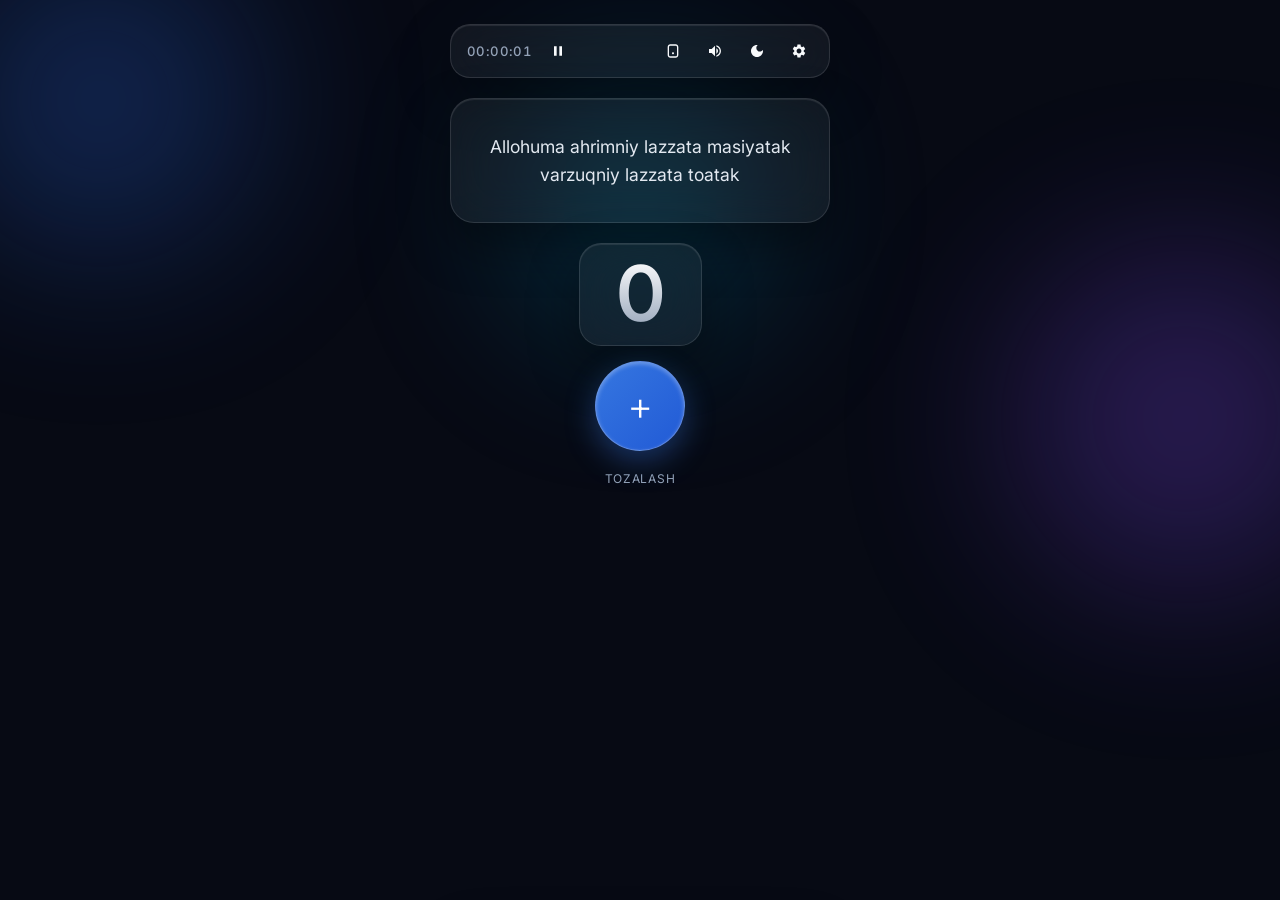
==== commit 26d1374d: "Add files via upload" ====
--- a/index.html
+++ b/index.html
@@ -5,88 +5,1401 @@
     <meta charset="UTF-8">
     <meta name="viewport" content="width=device-width, initial-scale=1.0, maximum-scale=1.0, user-scalable=no">
     <title>iTasbeh</title>
-    
-    <link rel="stylesheet" href="./style.css">
+    <!-- Brauzer tabidagi ikonka -->
     <link rel="icon" type="image/png" href="logo.png">
     <link rel="manifest" href="manifest.json">
+
+    <!-- iPhone / iOS ekraniga saqlaganda chiqadigan App Icon -->
     <link rel="apple-touch-icon" href="logo.png">
-    
-    <meta name="theme-color" content="#030712">
+
+    <!-- Mobil brauzer tepasining rangini ikonka foniga moslash -->
+    <meta name="theme-color" content="#1a2e6e">
     <link rel="preconnect" href="https://fonts.googleapis.com">
     <link rel="preconnect" href="https://fonts.gstatic.com" crossorigin>
     <link href="https://fonts.googleapis.com/css2?family=Inter:wght@300;400;500;600&display=swap" rel="stylesheet">
+
+    <style>
+        :root {
+            --bg-color: #070a14;
+            --text-color: #f8fafc;
+            --card-text: #e2e8f0;
+
+            /* Glass Matte Theme Variables (Dark) */
+            --glass-bg: rgba(255, 255, 255, 0.05);
+            --glass-border: rgba(255, 255, 255, 0.12);
+            --glass-blur: blur(24px);
+            --glass-shadow: 0 20px 50px rgba(0, 0, 0, 0.4), inset 0 1px 1px rgba(255, 255, 255, 0.1);
+
+            --timer-color: #94a3b8;
+            --btn-reset-color: #94a3b8;
+            --counter-grad-1: #ffffff;
+            --counter-grad-2: #94a3b8;
+
+            --panel-bg: rgba(13, 18, 30, 0.75);
+            --panel-border: rgba(255, 255, 255, 0.15);
+            --input-bg: rgba(255, 255, 255, 0.06);
+            --input-border: rgba(255, 255, 255, 0.12);
+            --input-text: #ffffff;
+        }
+
+        [data-theme="light"] {
+            --bg-color: #f1f5f9;
+            --text-color: #0f172a;
+            --card-text: #334155;
+
+            /* Glass Matte Theme Variables (Light) */
+            --glass-bg: rgba(255, 255, 255, 0.55);
+            --glass-border: rgba(255, 255, 255, 0.7);
+            --glass-blur: blur(24px);
+            --glass-shadow: 0 20px 40px rgba(31, 38, 135, 0.08), inset 0 1px 1px rgba(255, 255, 255, 0.9);
+
+            --timer-color: #64748b;
+            --btn-reset-color: #64748b;
+            --counter-grad-1: #0f172a;
+            --counter-grad-2: #475569;
+
+            --panel-bg: rgba(255, 255, 255, 0.75);
+            --panel-border: rgba(255, 255, 255, 0.6);
+            --input-bg: rgba(0, 0, 0, 0.04);
+            --input-border: rgba(0, 0, 0, 0.08);
+            --input-text: #0f172a;
+        }
+
+        * {
+            box-sizing: border-box;
+            margin: 0;
+            padding: 0;
+            font-family: 'Inter', sans-serif;
+            -webkit-tap-highlight-color: transparent;
+            user-select: none;
+            -webkit-user-select: none;
+        }
+
+        input, textarea {
+            user-select: text;
+            -webkit-user-select: text;
+        }
+
+        body {
+            background-color: var(--bg-color);
+            color: var(--text-color);
+            width: 100vw;
+            height: 100vh;
+            height: -webkit-fill-available;
+            display: flex;
+            flex-direction: column;
+            justify-content: space-between;
+            align-items: center;
+            padding: 24px 16px 20px 16px;
+            overflow: hidden;
+            position: relative;
+            transition: background 0.4s ease;
+        }
+
+        /* 🌈 HARAKATLANUVCHI GRADIENT SHARLAR (BACKGROUND) */
+        .bg-glow {
+            position: absolute;
+            border-radius: 50%;
+            z-index: -1;
+            filter: blur(90px);
+            opacity: 0.28;
+            pointer-events: none;
+            will-change: transform;
+        }
+
+        .glow-1 {
+            width: 320px;
+            height: 320px;
+            background: radial-gradient(circle, #3b82f6, #1d4ed8);
+            top: -60px;
+            left: -60px;
+            animation: floatGlow1 14s ease-in-out infinite alternate;
+        }
+
+        .glow-2 {
+            width: 350px;
+            height: 350px;
+            background: radial-gradient(circle, #8b5cf6, #6d28d9);
+            bottom: -80px;
+            right: -80px;
+            animation: floatGlow2 16s ease-in-out infinite alternate;
+        }
+
+        .glow-3 {
+            width: 250px;
+            height: 250px;
+            background: radial-gradient(circle, #06b6d4, #0284c7);
+            top: 40%;
+            left: 50%;
+            transform: translate(-50%, -50%);
+            animation: floatGlow3 18s ease-in-out infinite alternate;
+        }
+
+        @keyframes floatGlow1 {
+            0% { transform: translate(0, 0) scale(1); }
+            50% { transform: translate(60px, 40px) scale(1.1); }
+            100% { transform: translate(-20px, 80px) scale(0.9); }
+        }
+
+        @keyframes floatGlow2 {
+            0% { transform: translate(0, 0) scale(1); }
+            50% { transform: translate(-50px, -60px) scale(1.15); }
+            100% { transform: translate(30px, -30px) scale(0.95); }
+        }
+
+        @keyframes floatGlow3 {
+            0% { transform: translate(-50%, -50%) scale(0.9); }
+            50% { transform: translate(-30%, -40%) scale(1.2); }
+            100% { transform: translate(-70%, -60%) scale(1); }
+        }
+
+        .confetti-container {
+            position: absolute;
+            top: 0;
+            left: 0;
+            width: 100%;
+            height: 100%;
+            pointer-events: none;
+            overflow: hidden;
+            z-index: 999;
+        }
+
+        .confetti {
+            position: absolute;
+            width: 6px;
+            height: 6px;
+            background-color: #60a5fa;
+            animation: fall 1.4s ease-out forwards;
+            border-radius: 50%;
+            opacity: 0.8;
+        }
+
+        @keyframes fall {
+            0% { transform: translateY(0) rotate(0deg) scale(1); opacity: 1; }
+            100% { transform: translateY(200px) rotate(360deg) scale(0.2); opacity: 0; }
+        }
+
+        /* Yuqori boshqaruv paneli */
+        .top-controls {
+            width: 100%;
+            max-width: 380px;
+            display: flex;
+            justify-content: space-between;
+            align-items: center;
+            background: var(--glass-bg);
+            backdrop-filter: var(--glass-blur);
+            -webkit-backdrop-filter: var(--glass-blur);
+            border: 1px solid var(--glass-border);
+            padding: 8px 12px;
+            border-radius: 20px;
+            box-shadow: var(--glass-shadow);
+        }
+
+        .timer-freeze-group {
+            display: flex;
+            align-items: center;
+            gap: 8px;
+            padding-left: 4px;
+        }
+
+        .timer {
+            font-size: 0.82rem;
+            font-weight: 500;
+            color: var(--timer-color);
+            font-variant-numeric: tabular-nums;
+            letter-spacing: 0.03em;
+        }
+
+        .actions-group {
+            display: flex;
+            gap: 6px;
+        }
+
+        .icon-btn {
+            background: transparent;
+            border: 1px solid transparent;
+            color: var(--text-color);
+            width: 36px;
+            height: 36px;
+            border-radius: 12px;
+            cursor: pointer;
+            display: flex;
+            align-items: center;
+            justify-content: center;
+            transition: all 0.25s cubic-bezier(0.4, 0, 0.2, 1);
+        }
+
+        .icon-btn svg {
+            width: 16px;
+            height: 16px;
+            fill: currentColor;
+        }
+
+        .icon-btn:hover {
+            background: var(--input-bg);
+            border-color: var(--glass-border);
+        }
+
+        .icon-btn:active {
+            transform: scale(0.92);
+        }
+
+        .icon-btn.active-freeze {
+            background: rgba(239, 68, 68, 0.15);
+            color: #ef4444;
+            border-color: rgba(239, 68, 68, 0.3);
+        }
+
+        /* Asosiy kontent */
+        .main-content {
+            width: 100%;
+            max-width: 380px;
+            display: flex;
+            flex-direction: column;
+            align-items: center;
+            text-align: center;
+            margin: auto 0;
+        }
+
+        .duo-card {
+            width: 100%;
+            margin: 20px 0;
+            padding: 20px;
+            background: var(--glass-bg);
+            backdrop-filter: var(--glass-blur);
+            -webkit-backdrop-filter: var(--glass-blur);
+            border: 1px solid var(--glass-border);
+            border-radius: 24px;
+            box-shadow: var(--glass-shadow);
+            min-height: 125px;
+            display: flex;
+            align-items: center;
+            justify-content: center;
+            position: relative;
+        }
+
+        .duo-text {
+            font-size: 1.1rem;
+            font-weight: 400;
+            line-height: 1.55;
+            color: var(--card-text);
+            animation: fadeIn 0.3s ease;
+            word-break: break-word;
+            user-select: text;
+            -webkit-user-select: text;
+        }
+
+        .counter-wrapper {
+            background: var(--glass-bg);
+            backdrop-filter: var(--glass-blur);
+            -webkit-backdrop-filter: var(--glass-blur);
+            border: 1px solid var(--glass-border);
+            padding: 12px 36px;
+            border-radius: 22px;
+            box-shadow: var(--glass-shadow);
+            display: inline-flex;
+            justify-content: center;
+            align-items: center;
+        }
+
+        .counter-value {
+            font-size: 4.8rem;
+            font-weight: 600;
+            line-height: 1;
+            background: linear-gradient(180deg, var(--counter-grad-1) 0%, var(--counter-grad-2) 100%);
+            -webkit-background-clip: text;
+            -webkit-text-fill-color: transparent;
+            letter-spacing: -1px;
+            font-variant-numeric: tabular-nums;
+        }
+
+        .bottom-panel {
+            width: 100%;
+            max-width: 380px;
+            display: flex;
+            flex-direction: column;
+            align-items: center;
+            gap: 12px;
+        }
+
+        .btn-plus {
+            width: 90px;
+            height: 90px;
+            border-radius: 50%;
+            border: 1px solid rgba(255, 255, 255, 0.25);
+            background: linear-gradient(135deg, rgba(59, 130, 246, 0.9) 0%, rgba(37, 99, 235, 0.9) 100%);
+            backdrop-filter: var(--glass-blur);
+            -webkit-backdrop-filter: var(--glass-blur);
+            color: white;
+            font-size: 2.5rem;
+            font-weight: 300;
+            cursor: pointer;
+            display: flex;
+            margin-top: 15px;
+            justify-content: center;
+            align-items: center;
+            box-shadow: 0 10px 30px rgba(59, 130, 246, 0.35), inset 0 2px 4px rgba(255, 255, 255, 0.3);
+            transition: transform 0.15s cubic-bezier(0.4, 0, 0.2, 1), box-shadow 0.2s ease;
+            outline: none;
+        }
+
+        .btn-plus:active {
+            transform: scale(0.92);
+            box-shadow: 0 4px 15px rgba(59, 130, 246, 0.25);
+        }
+
+        .btn-reset {
+            background: transparent;
+            border: none;
+            color: var(--btn-reset-color);
+            font-size: 0.75rem;
+            cursor: pointer;
+            letter-spacing: 0.06em;
+            text-transform: uppercase;
+            padding: 8px 16px;
+            border-radius: 10px;
+            transition: all 0.2s ease;
+        }
+
+        .btn-reset:hover {
+            color: #ef4444;
+            background: rgba(239, 68, 68, 0.1);
+        }
+
+        /* MODAL OVERLAY */
+        .modal-overlay {
+            position: fixed;
+            top: 0;
+            left: 0;
+            width: 100%;
+            height: 100%;
+            background: rgba(0, 0, 0, 0.45);
+            backdrop-filter: blur(12px);
+            -webkit-backdrop-filter: blur(12px);
+            display: flex;
+            justify-content: center;
+            align-items: flex-end;
+            z-index: 1000;
+            opacity: 0;
+            pointer-events: none;
+            transition: opacity 0.3s cubic-bezier(0.16, 1, 0.3, 1);
+        }
+
+        .modal-overlay.active {
+            opacity: 1;
+            pointer-events: auto;
+        }
+
+        .modal-content {
+            background: var(--panel-bg);
+            backdrop-filter: blur(30px);
+            -webkit-backdrop-filter: blur(30px);
+            width: 100%;
+            max-width: 400px;
+            max-height: 82vh;
+            border-radius: 28px 28px 0 0;
+            padding: 22px;
+            display: flex;
+            flex-direction: column;
+            gap: 16px;
+            box-shadow: 0 -20px 50px rgba(0, 0, 0, 0.4), inset 0 1px 1px rgba(255, 255, 255, 0.2);
+            border: 1px solid var(--panel-border);
+            border-bottom: none;
+            transform: translateY(100%);
+            transition: transform 0.35s cubic-bezier(0.16, 1, 0.3, 1);
+            overflow-y: auto;
+        }
+
+        .modal-overlay.active .modal-content {
+            transform: translateY(0);
+        }
+
+        .modal-header {
+            display: flex;
+            justify-content: space-between;
+            align-items: center;
+        }
+
+        .modal-header h3 {
+            font-size: 0.95rem;
+            font-weight: 600;
+            letter-spacing: -0.01em;
+        }
+
+        .close-modal {
+            background: var(--input-bg);
+            border: 1px solid var(--glass-border);
+            color: var(--text-color);
+            width: 32px;
+            height: 32px;
+            border-radius: 50%;
+            cursor: pointer;
+            display: flex;
+            align-items: center;
+            justify-content: center;
+            transition: background 0.2s;
+        }
+
+        .close-modal svg {
+            width: 14px;
+            height: 14px;
+            fill: currentColor;
+        }
+
+        .reset-modal-overlay {
+            align-items: center;
+        }
+
+        .reset-modal-content {
+            align-self: center;
+            margin: auto;
+            border-radius: 28px;
+            border: 1px solid var(--panel-border);
+            text-align: center;
+            padding: 24px;
+            gap: 18px;
+            width: 90%;
+            max-width: 340px;
+            transform: scale(0.9);
+            box-shadow: 0 25px 60px rgba(0, 0, 0, 0.5), inset 0 1px 1px rgba(255, 255, 255, 0.25);
+            transition: transform 0.3s cubic-bezier(0.16, 1, 0.3, 1);
+        }
+
+        .modal-overlay.active .reset-modal-content {
+            transform: scale(1);
+        }
+
+        .reset-modal-title {
+            font-size: 1.05rem;
+            font-weight: 600;
+        }
+
+        .reset-modal-desc {
+            font-size: 0.85rem;
+            color: var(--timer-color);
+            line-height: 1.4;
+        }
+
+        .reset-modal-actions {
+            display: flex;
+            gap: 10px;
+            margin-top: 6px;
+        }
+
+        .btn-confirm-yes {
+            flex: 1;
+            background: linear-gradient(135deg, #ef4444 0%, #dc2626 100%);
+            color: white;
+            border: none;
+            padding: 12px;
+            border-radius: 14px;
+            font-weight: 500;
+            font-size: 0.85rem;
+            cursor: pointer;
+            box-shadow: 0 4px 15px rgba(239, 68, 68, 0.3);
+            transition: transform 0.15s ease, opacity 0.2s;
+        }
+
+        .btn-confirm-no {
+            flex: 1;
+            background: var(--input-bg);
+            border: 1px solid var(--input-border);
+            color: var(--text-color);
+            padding: 12px;
+            border-radius: 14px;
+            font-weight: 500;
+            font-size: 0.85rem;
+            cursor: pointer;
+            transition: background 0.2s;
+        }
+
+        .btn-confirm-yes:active,
+        .btn-confirm-no:active {
+            transform: scale(0.95);
+        }
+
+        .admin-section {
+            text-align: left;
+            display: flex;
+            flex-direction: column;
+            gap: 6px;
+        }
+
+        .admin-section label {
+            font-size: 0.75rem;
+            color: var(--timer-color);
+            font-weight: 500;
+        }
+
+        .admin-section textarea,
+        .admin-section input[type="text"],
+        .admin-section input[type="range"] {
+            width: 100%;
+            background: var(--input-bg);
+            border: 1px solid var(--input-border);
+            color: var(--input-text);
+            padding: 10px;
+            border-radius: 12px;
+            font-size: 0.85rem;
+            outline: none;
+            resize: none;
+            transition: border-color 0.2s;
+        }
+
+        .admin-section textarea:focus {
+            border-color: rgba(59, 130, 246, 0.5);
+        }
+
+        .admin-section textarea {
+            height: 65px;
+        }
+
+        .btn-primary {
+            background: linear-gradient(135deg, #3b82f6 0%, #2563eb 100%);
+            color: white;
+            border: none;
+            padding: 10px;
+            border-radius: 12px;
+            cursor: pointer;
+            font-weight: 500;
+            width: 100%;
+            font-size: 0.82rem;
+            box-shadow: 0 4px 15px rgba(59, 130, 246, 0.25);
+            transition: opacity 0.2s;
+        }
+
+        .btn-primary:active {
+            opacity: 0.9;
+        }
+
+        .duo-list-admin {
+            max-height: 180px;
+            overflow-y: auto;
+            display: flex;
+            flex-direction: column;
+            gap: 8px;
+        }
+
+        .duo-item-admin {
+            display: flex;
+            flex-direction: column;
+            background: var(--input-bg);
+            border: 1px solid var(--input-border);
+            padding: 10px;
+            border-radius: 12px;
+            font-size: 0.78rem;
+            gap: 8px;
+        }
+
+        .duo-item-top {
+            display: flex;
+            justify-content: space-between;
+            align-items: center;
+            gap: 8px;
+        }
+
+        .duo-item-top span {
+            overflow: hidden;
+            text-overflow: ellipsis;
+            white-space: nowrap;
+            color: var(--text-color);
+            font-weight: 500;
+        }
+
+        .duo-edit-area {
+            display: none;
+            flex-direction: column;
+            gap: 6px;
+        }
+
+        .duo-edit-area textarea {
+            width: 100%;
+            background: var(--bg-color);
+            border: 1px solid var(--input-border);
+            color: var(--input-text);
+            padding: 8px;
+            border-radius: 8px;
+            font-size: 0.78rem;
+            resize: none;
+            height: 50px;
+            outline: none;
+        }
+
+        .duo-item-actions {
+            display: flex;
+            gap: 6px;
+        }
+
+        .btn-action {
+            border: none;
+            padding: 5px 10px;
+            border-radius: 6px;
+            cursor: pointer;
+            font-size: 0.72rem;
+            font-weight: 500;
+            display: inline-flex;
+            align-items: center;
+            gap: 4px;
+            transition: transform 0.1s;
+        }
+
+        .btn-action svg {
+            width: 12px;
+            height: 12px;
+            fill: currentColor;
+        }
+
+        .btn-action:active {
+            transform: scale(0.95);
+        }
+
+        .btn-edit {
+            background: rgba(59, 130, 246, 0.12);
+            color: #3b82f6;
+        }
+
+        .btn-save {
+            background: #10b981;
+            color: white;
+        }
+
+        .btn-cancel {
+            background: var(--glass-bg);
+            color: var(--timer-color);
+            border: 1px solid var(--glass-border);
+        }
+
+        .btn-delete {
+            background: rgba(239, 68, 68, 0.12);
+            color: #ef4444;
+        }
+
+        @keyframes fadeIn {
+            from {
+                opacity: 0;
+                transform: translateY(3px);
+            }
+
+            to {
+                opacity: 1;
+                transform: translateY(0);
+            }
+        }
+
+        /* PWA BANNER */
+        .pwa-glass-banner {
+            position: fixed;
+            bottom: -220px;
+            left: 0;
+            width: 100%;
+            display: flex;
+            justify-content: center;
+            padding: 0 16px;
+            z-index: 2000;
+            pointer-events: none;
+            transition: transform 0.45s cubic-bezier(0.16, 1, 0.3, 1), opacity 0.4s ease;
+            opacity: 0;
+        }
+
+        .pwa-glass-banner.show {
+            transform: translateY(-24px);
+            opacity: 1;
+            pointer-events: auto;
+        }
+
+        .pwa-glass-card {
+            width: 100%;
+            max-width: 380px;
+            background: var(--panel-bg);
+            backdrop-filter: var(--glass-blur);
+            -webkit-backdrop-filter: var(--glass-blur);
+            border: 1px solid var(--panel-border);
+            border-radius: 26px;
+            padding: 16px;
+            box-shadow: 0 20px 45px rgba(0, 0, 0, 0.45), inset 0 1px 1px rgba(255, 255, 255, 0.2);
+            display: flex;
+            flex-direction: column;
+            gap: 12px;
+        }
+
+        .pwa-glass-header {
+            display: flex;
+            align-items: center;
+            gap: 12px;
+        }
+
+        .pwa-app-icon {
+            width: 44px;
+            height: 44px;
+            border-radius: 14px;
+            object-fit: cover;
+            box-shadow: 0 6px 15px rgba(0, 0, 0, 0.25);
+            border: 1px solid var(--glass-border);
+        }
+
+        .pwa-app-info {
+            display: flex;
+            flex-direction: column;
+            text-align: left;
+        }
+
+        .pwa-app-title {
+            font-size: 0.95rem;
+            font-weight: 600;
+            color: var(--text-color);
+            letter-spacing: -0.01em;
+        }
+
+        .pwa-app-sub {
+            font-size: 0.72rem;
+            color: #3b82f6;
+            font-weight: 500;
+            margin-top: 1px;
+        }
+
+        .pwa-glass-desc {
+            font-size: 0.8rem;
+            color: var(--timer-color);
+            line-height: 1.4;
+            text-align: left;
+            margin: 0 2px;
+        }
+
+        .pwa-glass-actions {
+            display: flex;
+            gap: 10px;
+            margin-top: 2px;
+        }
+
+        .pwa-btn-install {
+            flex: 1;
+            background: linear-gradient(135deg, #3b82f6 0%, #2563eb 100%);
+            color: white;
+            border: none;
+            padding: 11px;
+            border-radius: 14px;
+            font-weight: 600;
+            font-size: 0.82rem;
+            cursor: pointer;
+            box-shadow: 0 6px 18px rgba(59, 130, 246, 0.35), inset 0 1px 1px rgba(255, 255, 255, 0.3);
+            transition: transform 0.15s ease, opacity 0.2s;
+        }
+
+        .pwa-btn-cancel {
+            flex: 0.8;
+            background: var(--input-bg);
+            border: 1px solid var(--input-border);
+            color: var(--text-color);
+            padding: 11px;
+            border-radius: 14px;
+            font-weight: 500;
+            font-size: 0.82rem;
+            cursor: pointer;
+            transition: background 0.2s;
+        }
+
+        .pwa-btn-install:active,
+        .pwa-btn-cancel:active {
+            transform: scale(0.95);
+        }
+    </style>
 </head>
 
 <body>
 
-    <div class="glow-orb glow-1"></div>
-    <div class="glow-orb glow-2"></div>
-    <div class="confetti-box" id="confettiBox"></div>
-
-    <!-- Header -->
-    <header class="top-nav">
-        <div class="timer-box">
-            <span class="timer-text" id="timerDisplay">00:00:00</span>
-            <button class="glass-btn" id="freezeToggleBtn" title="Vaqtni muzlatish">
-                <svg viewBox="0 0 24 24"><path d="M6 19h4V5H6v14zm8-14v14h4V5h-4z"/></svg>
+    <div class="bg-glow glow-1"></div>
+    <div class="bg-glow glow-2"></div>
+    <div class="bg-glow glow-3"></div>
+
+    <div class="confetti-container" id="confettiContainer"></div>
+
+    <!-- Yuqori panel -->
+    <div class="top-controls">
+        <div class="timer-freeze-group">
+            <div class="timer" id="timerDisplay">00:00:00</div>
+            <button class="icon-btn" id="freezeToggleBtn" title="Pauza / Freeze">
+                <svg viewBox="0 0 24 24">
+                    <path d="M6 19h4V5H6v14zm8-14v14h4V5h-4z" />
+                </svg>
             </button>
         </div>
-        <div class="nav-actions">
-            <button class="glass-btn" id="vibroToggleBtn" title="Vibratsiya">
-                <svg viewBox="0 0 24 24"><path d="M16 4.01C17.1 4.01 18 4.9 18 6v12c0 1.1-.9 1.99-2 1.99H8c-1.1 0-2-.89-2-1.99V6c0-1.1.9-1.99 2-1.99h8zM16 2H8C5.79 2 4 3.79 4 6v12c0 2.21 1.79 4 4 4h8c2.21 0 4-1.79 4-4V6c0-2.21-1.79-4-4-4zm-4 15c-.83 0-1.5-.67-1.5-1.5s.67-1.5 1.5-1.5 1.5.67 1.5 1.5-.67 1.5-1.5 1.5z"/></svg>
+        <div class="actions-group">
+            <button class="icon-btn" id="vibroToggleBtn" title="Tebranishni yoqish/o'chirish">
+                <svg viewBox="0 0 24 24">
+                    <path
+                        d="M16 4.01C17.1 4.01 18 4.9 18 6v12c0 1.1-.9 1.99-2 1.99H8c-1.1 0-2-.89-2-1.99V6c0-1.1.9-1.99 2-1.99h8zM16 2H8C5.79 2 4 3.79 4 6v12c0 2.21 1.79 4 4 4h8c2.21 0 4-1.79 4-4V6c0-2.21-1.79-4-4-4zm-4 15c-.83 0-1.5-.67-1.5-1.5s.67-1.5 1.5-1.5 1.5.67 1.5 1.5-.67 1.5-1.5 1.5z" />
+                </svg>
             </button>
-            <button class="glass-btn" id="soundToggleBtn" title="Ovoz">
-                <svg viewBox="0 0 24 24"><path d="M3 9v6h4l5 5V4L7 9H3zm13.5 3c0-1.77-1.02-3.29-2.5-4.03v8.05c1.48-.73 2.5-2.25 2.5-4.02z"/></svg>
+            <button class="icon-btn" id="soundToggleBtn" title="Ovozni yoqish/o'chirish">
+                <svg viewBox="0 0 24 24">
+                    <path
+                        d="M3 9v6h4l5 5V4L7 9H3zm13.5 3c0-1.77-1.02-3.29-2.5-4.03v8.05c1.48-.73 2.5-2.25 2.5-4.02zM14 3.23v2.06c2.89.86 5 3.54 5 6.71s-2.11 5.85-5 6.71v2.06c4.01-.91 7-4.49 7-8.77s-2.99-7.86-7-8.77z" />
+                </svg>
             </button>
-            <button class="glass-btn" id="themeToggleBtn" title="Mavzu">
-                <svg viewBox="0 0 24 24"><path d="M12 7c-2.76 0-5 2.24-5 5s2.24 5 5 5 5-2.24 5-5-2.24-5-5-5z"/></svg>
+            <button class="icon-btn" id="themeToggleBtn" title="Rejimni o'zgartirish">
+                <svg viewBox="0 0 24 24">
+                    <path
+                        d="M12 7c-2.76 0-5 2.24-5 5s2.24 5 5 5 5-2.24 5-5-2.24-5-5-5zM2 13h2c.55 0 1-.45 1-1s-.45-1-1-1H2c-.55 0-1 .45-1 1s.45 1 1 1zm18 0h2c.55 0 1-.45 1-1s-.45-1-1-1h-2c-.55 0-1 .45-1 1s.45 1 1 1zM11 2v2c0 .55.45 1 1 1s1-.45 1-1V2c0-.55-.45-1-1-1s-1 .45-1 1zm0 18v2c0 .55.45 1 1 1s1-.45 1-1v-2c0-.55-.45-1-1-1s-1 .45-1 1zM5.99 4.58c-.39-.39-1.03-.39-1.41 0-.39.39-.39 1.03 0 1.41l1.06 1.06c.39.39 1.03.39 1.41 0s.39-1.03 0-1.41L5.99 4.58zm12.37 12.37c-.39-.39-1.03-.39-1.41 0-.39.39-.39 1.03 0 1.41l1.06 1.06c.39.39 1.03.39 1.41 0 .39-.39.39-1.03 0-1.41l-1.06-1.06zm1.06-10.96c.39-.39.39-1.03 0-1.41-.39-.39-1.03-.39-1.41 0l-1.06 1.06c-.39.39-.39 1.03 0 1.41s1.03.39 1.41 0l1.06-1.06zM7.05 18.36c.39-.39.39-1.03 0-1.41-.39-.39-.39-1.03-1.41 0l-1.06 1.06c-.39.39-.39 1.03 0 1.41s1.03.39 1.41 0l1.06-1.06z" />
+                </svg>
+            </button>
+            <button class="icon-btn" id="adminOpenBtn" title="Admin panel">
+                <svg viewBox="0 0 24 24">
+                    <path
+                        d="M19.14 12.94c.04-.3.06-.61.06-.94 0-.32-.02-.64-.07-.94l2.03-1.58c.18-.14.23-.41.12-.61l-1.92-3.32c-.12-.22-.37-.29-.59-.22l-2.39.96c-.5-.38-1.03-.7-1.62-.94l-.36-2.54c-.04-.24-.24-.41-.48-.41h-3.84c-.24 0-.43.17-.47.41l-.36 2.54c-.59.24-1.13.57-1.62.94l-2.39-.96c-.22-.08-.47 0-.59.22L2.74 8.87c-.12.21-.08.47.12.61l2.03 1.58c-.05.3-.09.63-.09.94s.02.64.07.94l-2.03 1.58c-.18.14-.23.41-.12.61l1.92 3.32c.12.22.37.29.59.22l2.39-.96c.5.38 1.03.7 1.62.94l.36 2.54c.05.24.24.41.48.41h3.84c.24 0 .44-.17.47-.41l.36-2.54c.59-.24 1.13-.56 1.62-.94l2.39.96c.22.08.47 0 .59-.22l1.92-3.32c.12-.22.07-.47-.12-.61l-2.01-1.58zM12 15.6c-1.98 0-3.6-1.62-3.6-3.6s1.62-3.6 3.6-3.6 3.6 1.62 3.6 3.6-1.62 3.6-3.6 3.6z" />
+                </svg>
             </button>
         </div>
-    </header>
-
-    <!-- Main -->
-    <main class="main-stage">
-        <div class="duo-glass-card">
-            <p class="duo-text" id="duoDisplay">Subhanalloh</p>
-        </div>
-        <div class="counter-glass-box">
-            <div class="counter-number" id="counterDisplay">0</div>
-        </div>
-    </main>
-
-    <!-- Controls -->
-    <footer class="bottom-stage">
-        <button class="btn-plus-glass" id="plusBtn">+</button>
-        <div class="bottom-row">
-            <button class="reset-glass-btn" id="resetBtn">Tozalash</button>
-            <button class="taqvim-glass-btn" id="taqvimOpenBtn">
-                <svg viewBox="0 0 24 24"><path d="M19 3h-1V1h-2v2H8V1H6v2H5c-1.1 0-2 .9-2 2v14c0 1.1.9 2 2 2h14c1.1 0 2-.9 2-2V5c0-1.1-.9-2-2-2zm0 16H5V8h14v11z"/></svg>
-                Namoz vaqtlari
-            </button>
-        </div>
-    </footer>
-
-    <!-- Taqvim Modal -->
-    <div class="modal-overlay" id="taqvimModal">
-        <div class="glass-modal">
-            <div class="modal-head">
-                <h3>Namoz Vaqtlari</h3>
-                <button class="close-btn" id="taqvimCloseBtn">
-                    <svg viewBox="0 0 24 24"><path d="M19 6.41L17.59 5 12 10.59 6.41 5 5 6.41 10.59 12 5 17.59 6.41 19 12 13.41 17.59 19 19 17.59 13.41 12z"/></svg>
-                </button>
+    </div>
+
+    <!-- PWA INSTALL BANNER -->
+    <div id="pwaInstallBanner" class="pwa-glass-banner">
+        <div class="pwa-glass-card">
+            <div class="pwa-glass-header">
+                <img src="logo.png" alt="iTasbeh Logo" class="pwa-app-icon">
+                <div class="pwa-app-info">
+                    <span class="pwa-app-title">iTasbeh App</span>
+                    <span class="pwa-app-sub">Offlayn rejimda tekor ishlaydi</span>
+                </div>
             </div>
-            <div class="taqvim-box">
-                <div class="taqvim-date" id="todayDateLabel">Yuklanmoqda...</div>
-                <div class="time-row"><span class="time-name">Bomdod</span><span class="time-val" id="timeBomdod">--:--</span></div>
-                <div class="time-row"><span class="time-name">Quyosh</span><span class="time-val" id="timeQuyosh">--:--</span></div>
-                <div class="time-row"><span class="time-name">Peshin</span><span class="time-val" id="timePeshin">--:--</span></div>
-                <div class="time-row"><span class="time-name">Asr</span><span class="time-val" id="timeAsr">--:--</span></div>
-                <div class="time-row"><span class="time-name">Shom</span><span class="time-val" id="timeShom">--:--</span></div>
-                <div class="time-row"><span class="time-name">Xufton</span><span class="time-val" id="timeXufton">--:--</span></div>
+            <p class="pwa-glass-desc">
+                Ilovani qurilmangizga o'rnatib, internet bo'lmaganda ham silliq ishlating.
+            </p>
+            <div class="pwa-glass-actions">
+                <button id="pwaDismissBtn" class="pwa-btn-cancel">Keyinroq</button>
+                <button id="pwaInstallBtn" class="pwa-btn-install">Yuklab olish</button>
             </div>
         </div>
     </div>
 
-    <script src="app.js"></script>
+    <!-- Asosiy Kontent -->
+    <div class="main-content">
+        <div class="duo-card">
+            <p class="duo-text" id="duoDisplay">Yuklanmoqda...</p>
+        </div>
+        <div class="counter-wrapper">
+            <div class="counter-value" id="counterDisplay">0</div>
+        </div>
+    </div>
+
+    <div class="bottom-panel">
+        <button class="btn-plus" id="plusBtn" aria-label="Qo'shish">+</button>
+        <button class="btn-reset" id="resetBtn">Tozalash</button>
+    </div>
+
+    <!-- RESET MODAL -->
+    <div class="modal-overlay reset-modal-overlay" id="resetConfirmModal">
+        <div class="modal-content reset-modal-content">
+            <div class="reset-modal-title">Tozalashni tasdiqlang</div>
+            <div class="reset-modal-desc">Rostan ham hisob va vaqtni boshqatdan nollashtirmoqchimisiz?</div>
+            <div class="reset-modal-actions">
+                <button class="btn-confirm-no" id="resetCancelBtn">Yo'q</button>
+                <button class="btn-confirm-yes" id="resetConfirmBtn">Ha, tozalansin</button>
+            </div>
+        </div>
+    </div>
+
+    <!-- ADMIN PANEL MODAL -->
+    <div class="modal-overlay" id="adminModal">
+        <div class="modal-content">
+            <div class="modal-header">
+                <h3>Sozlamalar</h3>
+                <button class="close-modal" id="adminCloseBtn">
+                    <svg viewBox="0 0 24 24">
+                        <path
+                            d="M19 6.41L17.59 5 12 10.59 6.41 5 5 6.41 10.59 12 5 17.59 6.41 19 12 13.41 17.59 19 19 17.59 13.41 12z" />
+                    </svg>
+                </button>
+            </div>
+
+            <div class="admin-section">
+                <label for="fontSizeRange">Shrift kattaligi: <span id="fontSizeVal">1.10</span>rem</label>
+                <input type="range" id="fontSizeRange" min="0.9" max="1.5" step="0.05" value="1.10">
+            </div>
+
+            <div class="admin-section">
+                <label for="newDuoInput">Yangi duo qo'shish:</label>
+                <textarea id="newDuoInput" placeholder="Duoni shu yerga yozing..."></textarea>
+                <button class="btn-primary" id="addDuoBtn">Qo'shish</button>
+            </div>
+
+            <div class="admin-section">
+                <label>Duolar ro'yxati (<span id="duoCountLabel">0</span> ta):</label>
+                <div class="duo-list-admin" id="duoListAdmin"></div>
+            </div>
+        </div>
+    </div>
+
+    <script>
+        const storage = {
+            getItem(key) {
+                try { return localStorage.getItem(key); } catch (e) { return null; }
+            },
+            setItem(key, value) {
+                try { localStorage.setItem(key, value); } catch (e) { }
+            }
+        };
+
+        let duolar = JSON.parse(storage.getItem('duo_list')) || [
+            "Ya Fattahu, Iftah li abwaba rahmatik",
+            "Allohuma ahrimniy lazzata masiyatak varzuqniy lazzata toatak",
+            "Bismillahillaziy laa yazurru ma’asmihi shay’un fil-arzi va laa fis-samaa’i va huvas-samiy’ul-‘aliym."
+        ];
+
+        const counterDisplay = document.getElementById('counterDisplay');
+        const timerDisplay = document.getElementById('timerDisplay');
+        const duoDisplay = document.getElementById('duoDisplay');
+        const plusBtn = document.getElementById('plusBtn');
+        const resetBtn = document.getElementById('resetBtn');
+        const confettiContainer = document.getElementById('confettiContainer');
+
+        const adminModal = document.getElementById('adminModal');
+        const adminOpenBtn = document.getElementById('adminOpenBtn');
+        const adminCloseBtn = document.getElementById('adminCloseBtn');
+
+        const resetConfirmModal = document.getElementById('resetConfirmModal');
+        const resetConfirmBtn = document.getElementById('resetConfirmBtn');
+        const resetCancelBtn = document.getElementById('resetCancelBtn');
+
+        const themeToggleBtn = document.getElementById('themeToggleBtn');
+        const soundToggleBtn = document.getElementById('soundToggleBtn');
+        const freezeToggleBtn = document.getElementById('freezeToggleBtn');
+        const vibroToggleBtn = document.getElementById('vibroToggleBtn');
+
+        const fontSizeRange = document.getElementById('fontSizeRange');
+        const fontSizeVal = document.getElementById('fontSizeVal');
+        const newDuoInput = document.getElementById('newDuoInput');
+        const addDuoBtn = document.getElementById('addDuoBtn');
+        const duoListAdmin = document.getElementById('duoListAdmin');
+        const duoCountLabel = document.getElementById('duoCountLabel');
+
+        let count = parseInt(storage.getItem('duo_count')) || 0;
+        let totalSeconds = parseInt(storage.getItem('duo_seconds')) || 0;
+        let soundEnabled = storage.getItem('duo_sound') !== 'false';
+        let isFrozen = storage.getItem('duo_frozen') === 'true';
+        let vibroEnabled = storage.getItem('duo_vibro') !== 'false';
+        let timerInterval = null;
+
+        updateVibroUI();
+        updateSoundUI();
+
+        function updateVibroUI() {
+            vibroToggleBtn.style.opacity = vibroEnabled ? '1' : '0.4';
+            vibroToggleBtn.title = vibroEnabled ? "Tebranish yoni (O'chirish)" : "Tebranish o'chiq (Yoqish)";
+        }
+
+        function updateSoundUI() {
+            soundToggleBtn.style.opacity = soundEnabled ? '1' : '0.4';
+            soundToggleBtn.title = soundEnabled ? "Ovoz yoni (O'chirish)" : "Ovoz o'chiq (Yoqish)";
+        }
+
+        function updateFreezeUI() {
+            if (isFrozen) {
+                freezeToggleBtn.innerHTML = '<svg viewBox="0 0 24 24"><path d="M8 5v14l11-7z"/></svg>';
+                freezeToggleBtn.classList.add('active-freeze');
+                freezeToggleBtn.title = "Davom etish (Unfreeze)";
+            } else {
+                freezeToggleBtn.innerHTML = '<svg viewBox="0 0 24 24"><path d="M6 19h4V5H6v14zm8-14v14h4V5h-4z"/></svg>';
+                freezeToggleBtn.classList.remove('active-freeze');
+                freezeToggleBtn.title = "Pauza (Freeze)";
+            }
+        }
+        updateFreezeUI();
+
+        let audioCtx = null;
+        function playClickSound() {
+            if (!soundEnabled) return;
+            try {
+                if (!audioCtx) {
+                    audioCtx = new (window.AudioContext || window.webkitAudioContext)();
+                }
+                if (audioCtx.state === 'suspended') {
+                    audioCtx.resume();
+                }
+                let osc = audioCtx.createOscillator();
+                let gain = audioCtx.createGain();
+
+                osc.type = 'sine';
+                osc.frequency.setValueAtTime(500, audioCtx.currentTime);
+                osc.frequency.exponentialRampToValueAtTime(150, audioCtx.currentTime + 0.03);
+
+                gain.gain.setValueAtTime(0.08, audioCtx.currentTime);
+                gain.gain.exponentialRampToValueAtTime(0.01, audioCtx.currentTime + 0.03);
+
+                osc.connect(gain);
+                gain.connect(audioCtx.destination);
+
+                osc.start();
+                osc.stop(audioCtx.currentTime + 0.03);
+            } catch (e) { }
+        }
+
+        function triggerVibration() {
+            if (vibroEnabled && navigator.vibrate) {
+                try { navigator.vibrate(35); } catch (e) { }
+            }
+        }
+
+        let usedDuos = JSON.parse(storage.getItem('duo_used_list')) || [];
+
+        function getNextNonRepeatingDuo() {
+            if (duolar.length === 0) return "Duolar mavjud emas.";
+
+            if (usedDuos.length >= duolar.length) {
+                usedDuos = [];
+            }
+
+            let availableDuos = duolar.filter((_, idx) => !usedDuos.includes(idx));
+            if (availableDuos.length === 0) {
+                usedDuos = [];
+                availableDuos = [...duolar];
+            }
+
+            let randomSubIndex = Math.floor(Math.random() * availableDuos.length);
+            let selectedDuoText = availableDuos[randomSubIndex];
+            let originalIndex = duolar.indexOf(selectedDuoText);
+
+            usedDuos.push(originalIndex);
+            storage.setItem('duo_used_list', JSON.stringify(usedDuos));
+
+            return selectedDuoText;
+        }
+
+        let currentDuo = storage.getItem('current_duo');
+        if (!currentDuo || !duolar.includes(currentDuo)) {
+            currentDuo = getNextNonRepeatingDuo();
+            storage.setItem('current_duo', currentDuo);
+        }
+
+        let savedFontSize = storage.getItem('duo_font_size') || '1.10';
+        duoDisplay.style.fontSize = savedFontSize + 'rem';
+        fontSizeRange.value = savedFontSize;
+        fontSizeVal.textContent = savedFontSize;
+
+        let savedTheme = storage.getItem('duo_theme') || 'dark';
+        document.documentElement.setAttribute('data-theme', savedTheme);
+        themeToggleBtn.innerHTML = savedTheme === 'dark'
+            ? '<svg viewBox="0 0 24 24"><path d="M12 3c-4.97 0-9 4.03-9 9s4.03 9 9 9 9-4.03 9-9c0-.46-.04-.92-.1-1.36-.98 1.37-2.58 2.26-4.4 2.26-3.03 0-5.5-2.47-5.5-5.5 0-1.82.89-3.42 2.26-4.4-.44-.06-.9-.1-1.36-.1z"/></svg>'
+            : '<svg viewBox="0 0 24 24"><path d="M12 7c-2.76 0-5 2.24-5 5s2.24 5 5 5 5-2.24 5-5-2.24-5-5-5zM2 13h2c.55 0 1-.45 1-1s-.45-1-1-1H2c-.55 0-1 .45-1 1s.45 1 1 1zm18 0h2c.55 0 1-.45 1-1s-.45-1-1-1h-2c-.55 0-1 .45-1 1s.45 1 1 1zM11 2v2c0 .55.45 1 1 1s1-.45 1-1V2c0-.55-.45-1-1-1s-1 .45-1 1zm0 18v2c0 .55.45 1 1 1s1-.45 1-1v-2c0-.55-.45-1-1-1s-1 .45-1 1z"/></svg>';
+
+        counterDisplay.textContent = count;
+        duoDisplay.textContent = currentDuo;
+
+        updateTimerDisplay();
+        startTimer();
+
+        function updateTimerDisplay() {
+            const hours = String(Math.floor(totalSeconds / 3600)).padStart(2, '0');
+            const minutes = String(Math.floor((totalSeconds % 3600) / 60)).padStart(2, '0');
+            const seconds = String(totalSeconds % 60).padStart(2, '0');
+            timerDisplay.textContent = `${hours}:${minutes}:${seconds}`;
+        }
+
+        function startTimer() {
+            if (timerInterval) clearInterval(timerInterval);
+            timerInterval = setInterval(() => {
+                if (!isFrozen) {
+                    totalSeconds++;
+                    storage.setItem('duo_seconds', totalSeconds);
+                    updateTimerDisplay();
+                }
+            }, 1000);
+        }
+
+        function triggerSurprise() {
+            for (let i = 0; i < 18; i++) {
+                let confetti = document.createElement('div');
+                confetti.className = 'confetti';
+                confetti.style.left = Math.random() * 100 + '%';
+                confetti.style.top = Math.random() * 30 + '%';
+                confettiContainer.appendChild(confetti);
+
+                setTimeout(() => confetti.remove(), 1400);
+            }
+        }
+
+        function checkMilestoneCross(prev, current) {
+            let prevMilestone = Math.floor(prev / 100);
+            let currentMilestone = Math.floor(current / 100);
+            return currentMilestone > prevMilestone;
+        }
+
+        function addCount(amount) {
+            if (isFrozen) return;
+
+            playClickSound();
+            triggerVibration();
+
+            let prevCount = count;
+            count += amount;
+
+            counterDisplay.textContent = count;
+            storage.setItem('duo_count', count);
+
+            if (checkMilestoneCross(prevCount, count)) {
+                triggerSurprise();
+                currentDuo = getNextNonRepeatingDuo();
+                storage.setItem('current_duo', currentDuo);
+
+                duoDisplay.style.animation = 'none';
+                duoDisplay.offsetHeight;
+                duoDisplay.style.animation = 'fadeIn 0.3s ease';
+                duoDisplay.textContent = currentDuo;
+            }
+        }
+
+        plusBtn.addEventListener('click', () => {
+            addCount(1);
+        });
+
+        window.addEventListener('keydown', (e) => {
+            if (e.code === 'Space' && document.activeElement.tagName !== 'TEXTAREA' && document.activeElement.tagName !== 'INPUT') {
+                e.preventDefault();
+                addCount(1);
+            }
+        });
+
+        freezeToggleBtn.addEventListener('click', () => {
+            isFrozen = !isFrozen;
+            storage.setItem('duo_frozen', isFrozen);
+            updateFreezeUI();
+        });
+
+        resetBtn.addEventListener('click', () => {
+            resetConfirmModal.classList.add('active');
+        });
+
+        resetCancelBtn.addEventListener('click', () => {
+            resetConfirmModal.classList.remove('active');
+        });
+
+        resetConfirmBtn.addEventListener('click', () => {
+            count = 0;
+            totalSeconds = 0;
+            isFrozen = false;
+            usedDuos = [];
+            currentDuo = getNextNonRepeatingDuo();
+
+            storage.setItem('duo_count', count);
+            storage.setItem('duo_seconds', totalSeconds);
+            storage.setItem('duo_frozen', isFrozen);
+            storage.setItem('duo_used_list', JSON.stringify(usedDuos));
+            storage.setItem('current_duo', currentDuo);
+
+            counterDisplay.textContent = count;
+            timerDisplay.textContent = "00:00:00";
+            duoDisplay.textContent = currentDuo;
+            updateFreezeUI();
+
+            resetConfirmModal.classList.remove('active');
+        });
+
+        soundToggleBtn.addEventListener('click', () => {
+            soundEnabled = !soundEnabled;
+            storage.setItem('duo_sound', soundEnabled);
+            updateSoundUI();
+        });
+
+        vibroToggleBtn.addEventListener('click', () => {
+            vibroEnabled = !vibroEnabled;
+            storage.setItem('duo_vibro', vibroEnabled);
+            updateVibroUI();
+            if (vibroEnabled) triggerVibration();
+        });
+
+        adminOpenBtn.addEventListener('click', () => {
+            renderAdminDuoList();
+            adminModal.classList.add('active');
+        });
+
+        adminCloseBtn.addEventListener('click', () => {
+            adminModal.classList.remove('active');
+        });
+
+        [adminModal, resetConfirmModal].forEach(modal => {
+            modal.addEventListener('click', (e) => {
+                if (e.target === modal) modal.classList.remove('active');
+            });
+        });
+
+        themeToggleBtn.addEventListener('click', () => {
+            let currentTheme = document.documentElement.getAttribute('data-theme');
+            let newTheme = currentTheme === 'dark' ? 'light' : 'dark';
+            document.documentElement.setAttribute('data-theme', newTheme);
+            storage.setItem('duo_theme', newTheme);
+            themeToggleBtn.innerHTML = newTheme === 'dark'
+                ? '<svg viewBox="0 0 24 24"><path d="M12 3c-4.97 0-9 4.03-9 9s4.03 9 9 9 9-4.03 9-9c0-.46-.04-.92-.1-1.36-.98 1.37-2.58 2.26-4.4 2.26-3.03 0-5.5-2.47-5.5-5.5 0-1.82.89-3.42 2.26-4.4-.44-.06-.9-.1-1.36-.1z"/></svg>'
+                : '<svg viewBox="0 0 24 24"><path d="M12 7c-2.76 0-5 2.24-5 5s2.24 5 5 5 5-2.24 5-5-2.24-5-5-2.24-5-5-5zM2 13h2c.55 0 1-.45 1-1s-.45-1-1-1H2c-.55 0-1 .45-1 1s.45 1 1 1zm18 0h2c.55 0 1-.45 1-1s-.45-1-1-1h-2c-.55 0-1 .45-1 1s.45 1 1 1zM11 2v2c0 .55.45 1 1 1s1-.45 1-1V2c0-.55-.45-1-1-1s-1 .45-1 1zm0 18v2c0 .55.45 1 1 1s1-.45 1-1v-2c0-.55-.45-1-1-1s-1 .45-1 1z"/></svg>';
+        });
+
+        fontSizeRange.addEventListener('input', (e) => {
+            let val = e.target.value;
+            fontSizeVal.textContent = val;
+            duoDisplay.style.fontSize = val + 'rem';
+            storage.setItem('duo_font_size', val);
+        });
+
+        addDuoBtn.addEventListener('click', () => {
+            let text = newDuoInput.value.trim();
+            if (text) {
+                duolar.push(text);
+                storage.setItem('duo_list', JSON.stringify(duolar));
+                newDuoInput.value = '';
+                renderAdminDuoList();
+            }
+        });
+
+        function renderAdminDuoList() {
+            duoListAdmin.innerHTML = '';
+            duoCountLabel.textContent = duolar.length;
+            if (duolar.length === 0) {
+                duoListAdmin.innerHTML = '<span style="color:var(--timer-color); font-size:0.75rem; text-align:center; padding:5px;">Ro\'yxat bo\'sh</span>';
+                return;
+            }
+            duolar.forEach((duo, index) => {
+                let item = document.createElement('div');
+                item.className = 'duo-item-admin';
+                item.innerHTML = `
+                    <div class="duo-item-top" id="view-mode-${index}">
+                        <span>${index + 1}. ${duo}</span>
+                        <div class="duo-item-actions">
+                            <button class="btn-action btn-edit" onclick="toggleEdit(${index}, true)">
+                                <svg viewBox="0 0 24 24"><path d="M3 17.25V21h3.75L17.81 9.94l-3.75-3.75L3 17.25zM20.71 7.04c.39-.39.39-1.02 0-1.41l-2.34-2.34c-.39-.39-1.02-.39-1.41 0l-1.83 1.83 3.75 3.75 1.83-1.83z"/></svg>
+                                Tahrir
+                            </button>
+                            <button class="btn-action btn-delete" onclick="deleteDuo(${index})">
+                                <svg viewBox="0 0 24 24"><path d="M6 19c0 1.1.9 2 2 2h8c1.1 0 2-.9 2-2V7H6v12zM19 4h-3.5l-1-1h-5l-1 1H5v2h14V4z"/></svg>
+                                O'chirish
+                            </button>
+                        </div>
+                    </div>
+                    <div class="duo-edit-area" id="edit-mode-${index}">
+                        <textarea id="edit-input-${index}">${duo}</textarea>
+                        <div class="duo-item-actions">
+                            <button class="btn-action btn-save" onclick="saveDuo(${index})">
+                                <svg viewBox="0 0 24 24"><path d="M9 16.17L4.83 12l-1.42 1.41L9 19 21 7l-1.41-1.41z"/></svg>
+                                Tasdiqlash
+                            </button>
+                            <button class="btn-action btn-cancel" onclick="toggleEdit(${index}, false)">
+                                <svg viewBox="0 0 24 24"><path d="M19 6.41L17.59 5 12 10.59 6.41 5 5 6.41 10.59 12 5 17.59 6.41 19 12 13.41 17.59 13.41 12z"/></svg>
+                                Bekor
+                            </button>
+                        </div>
+                    </div>
+                `;
+                duoListAdmin.appendChild(item);
+            });
+        }
+
+        window.toggleEdit = function (index, isEditing) {
+            document.getElementById(`view-mode-${index}`).style.display = isEditing ? 'none' : 'flex';
+            document.getElementById(`edit-mode-${index}`).style.display = isEditing ? 'flex' : 'none';
+        }
+
+        window.saveDuo = function (index) {
+            let textarea = document.getElementById(`edit-input-${index}`);
+            let updatedText = textarea.value.trim();
+            if (!updatedText) {
+                alert("Duo matni bo'sh bo'lishi mumkin emas!");
+                return;
+            }
+
+            let oldText = duolar[index];
+            duolar[index] = updatedText;
+            storage.setItem('duo_list', JSON.stringify(duolar));
+
+            if (currentDuo === oldText) {
+                currentDuo = updatedText;
+                storage.setItem('current_duo', currentDuo);
+                duoDisplay.textContent = currentDuo;
+            }
+
+            renderAdminDuoList();
+        }
+
+        window.deleteDuo = function (index) {
+            if (duolar.length <= 1) {
+                alert("Eng kamida bitta duo qolishi kerak!");
+                return;
+            }
+            let deletedDuo = duolar[index];
+            duolar.splice(index, 1);
+            storage.setItem('duo_list', JSON.stringify(duolar));
+
+            usedDuos = [];
+            storage.setItem('duo_used_list', JSON.stringify(usedDuos));
+
+            if (currentDuo === deletedDuo) {
+                currentDuo = getNextNonRepeatingDuo();
+                storage.setItem('current_duo', currentDuo);
+                duoDisplay.textContent = currentDuo;
+            }
+            renderAdminDuoList();
+        }
+
+        /* PWA CONTROL */
+        const pwaBanner = document.getElementById('pwaInstallBanner');
+        const pwaInstallBtn = document.getElementById('pwaInstallBtn');
+        const pwaDismissBtn = document.getElementById('pwaDismissBtn');
+        let deferredPrompt = null;
+
+        const isStandalone = window.matchMedia('(display-mode: standalone)').matches
+            || window.navigator.standalone
+            || document.referrer.includes('android-app://');
+
+        const isDismissed = storage.getItem('pwa_banner_dismissed') === 'true';
+
+        function showInstallBanner() {
+            if (!isStandalone && !isDismissed && pwaBanner) {
+                setTimeout(() => {
+                    pwaBanner.classList.add('show');
+                }, 1000);
+            }
+        }
+
+        window.addEventListener('beforeinstallprompt', (e) => {
+            e.preventDefault();
+            deferredPrompt = e;
+            showInstallBanner();
+        });
+
+        if (document.readyState === 'complete') {
+            showInstallBanner();
+        } else {
+            window.addEventListener('load', showInstallBanner);
+        }
+
+        if (pwaInstallBtn) {
+            pwaInstallBtn.addEventListener('click', async () => {
+                if (deferredPrompt) {
+                    pwaBanner.classList.remove('show');
+                    deferredPrompt.prompt();
+                    const { outcome } = await deferredPrompt.userChoice;
+                    if (outcome === 'accepted') {
+                        storage.setItem('pwa_banner_dismissed', 'true');
+                    }
+                    deferredPrompt = null;
+                } else {
+                    alert("Ilovani o'rnatish uchun:\n1. Brauzer menyusini (Ulashish/Share) bosing.\n2. 'Ekranga qo'shish' (Add to Home Screen) tugmasini tanlang.");
+                    pwaBanner.classList.remove('show');
+                }
+            });
+        }
+
+        if (pwaDismissBtn) {
+            pwaDismissBtn.addEventListener('click', () => {
+                pwaBanner.classList.remove('show');
+                storage.setItem('pwa_banner_dismissed', 'true');
+            });
+        }
+
+        if ('serviceWorker' in navigator) {
+            window.addEventListener('load', () => {
+                navigator.serviceWorker.register('./sw.js')
+                    .then(reg => console.log('Service Worker tayyor:', reg))
+                    .catch(err => console.log('Service Worker xatosi:', err));
+            });
+        }
+    </script>
 </body>
-</html>+
+</html>
